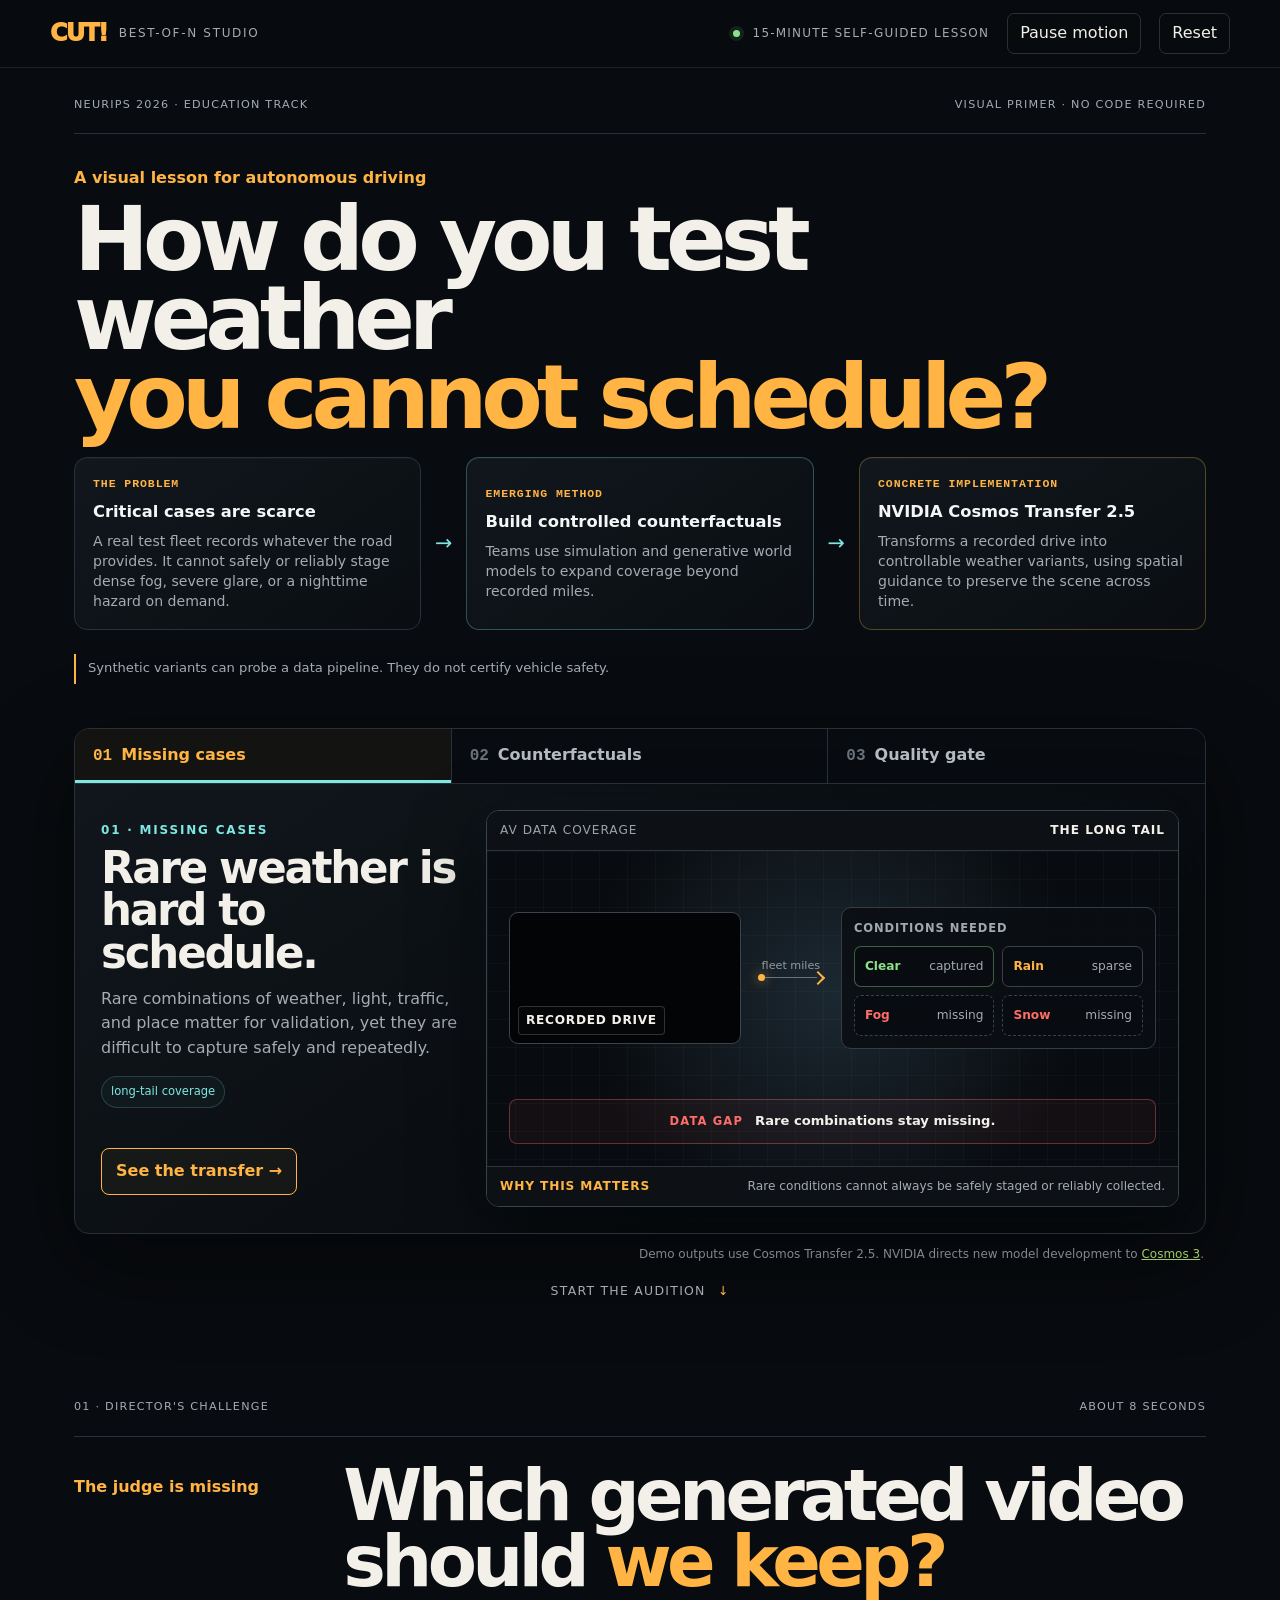
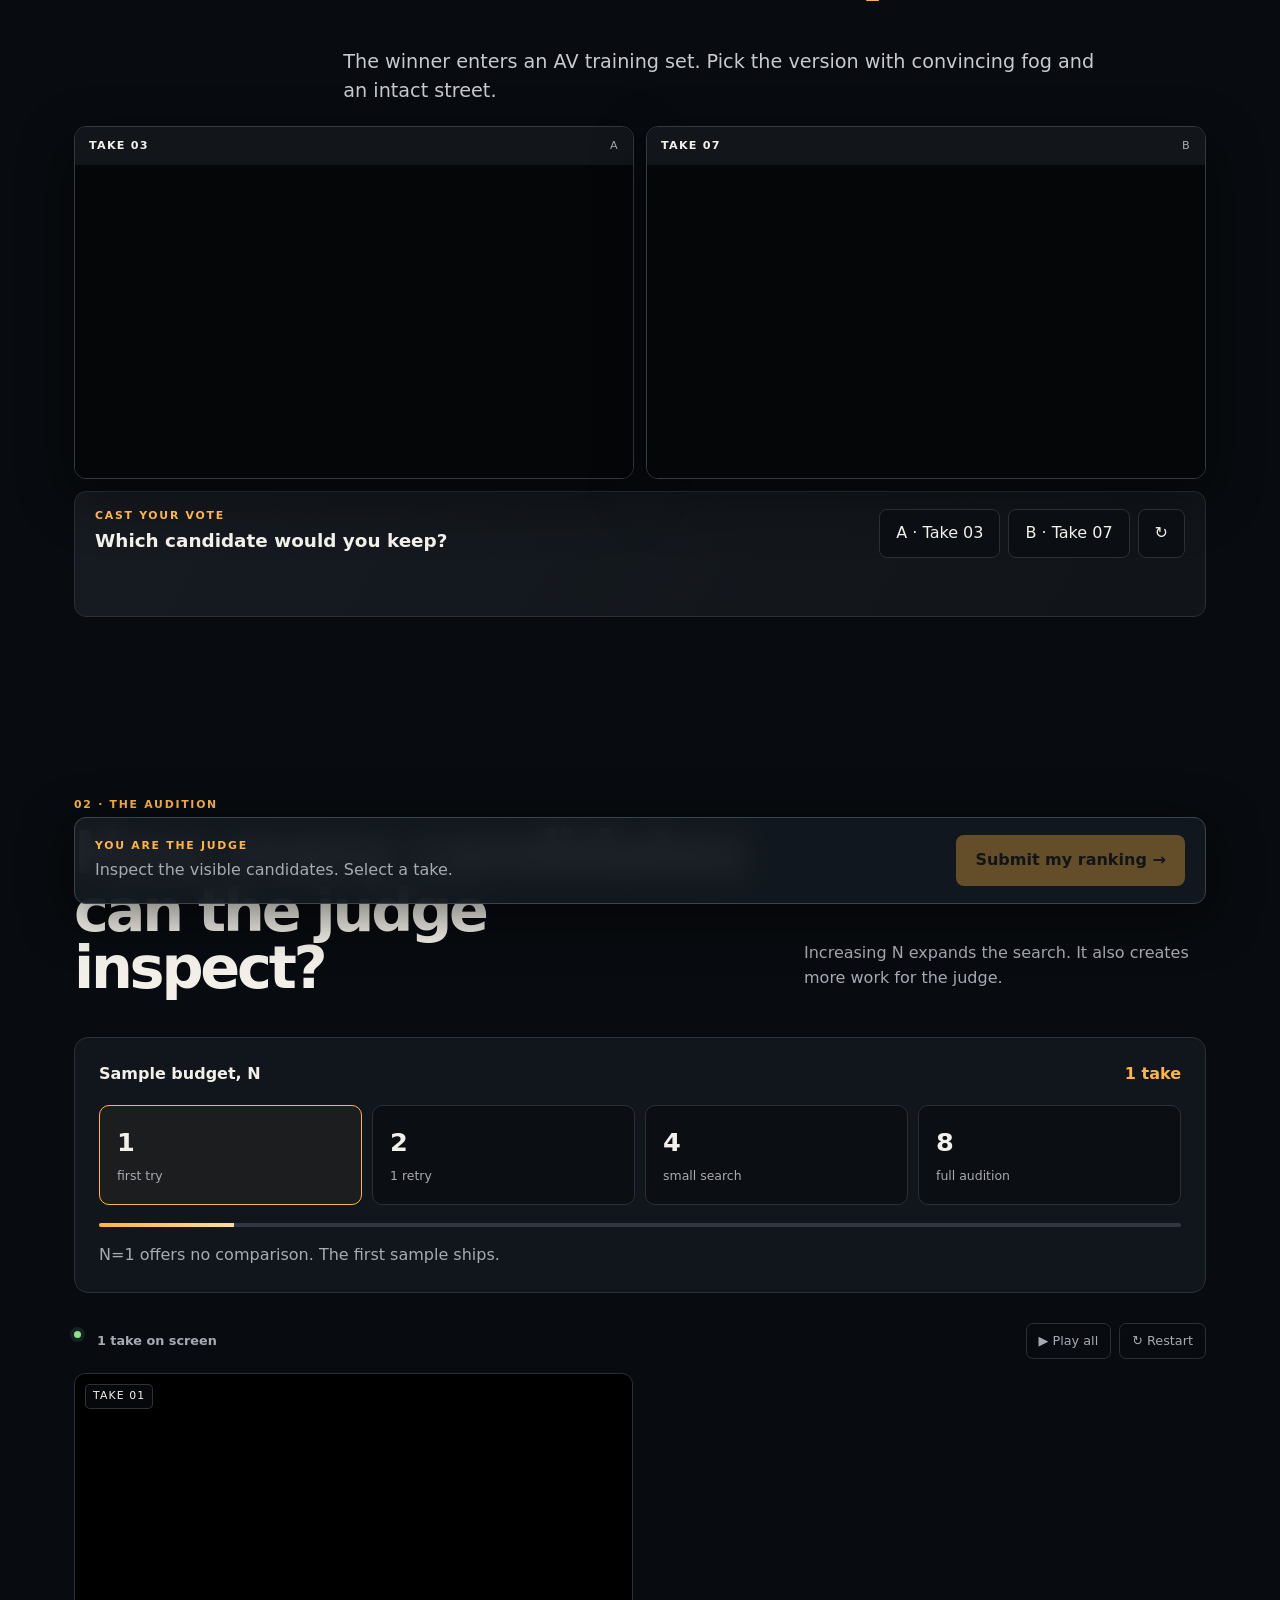
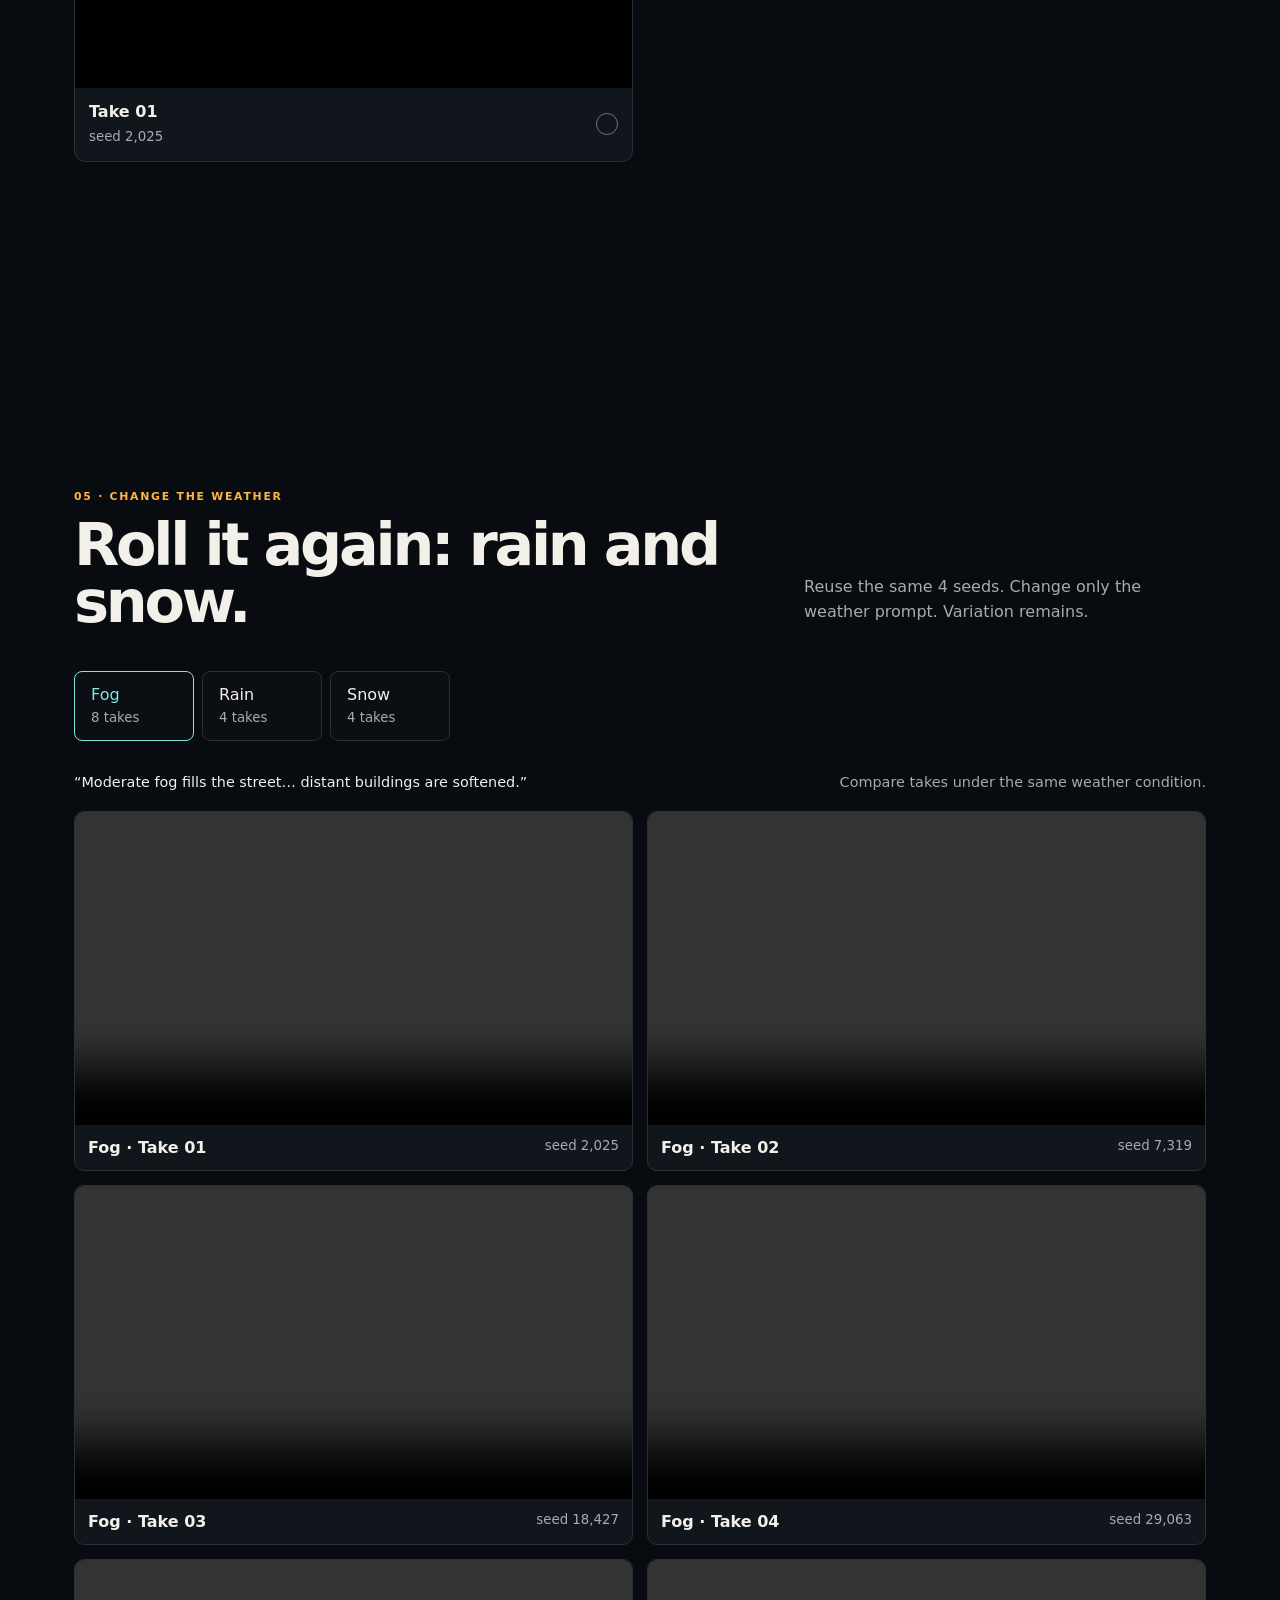
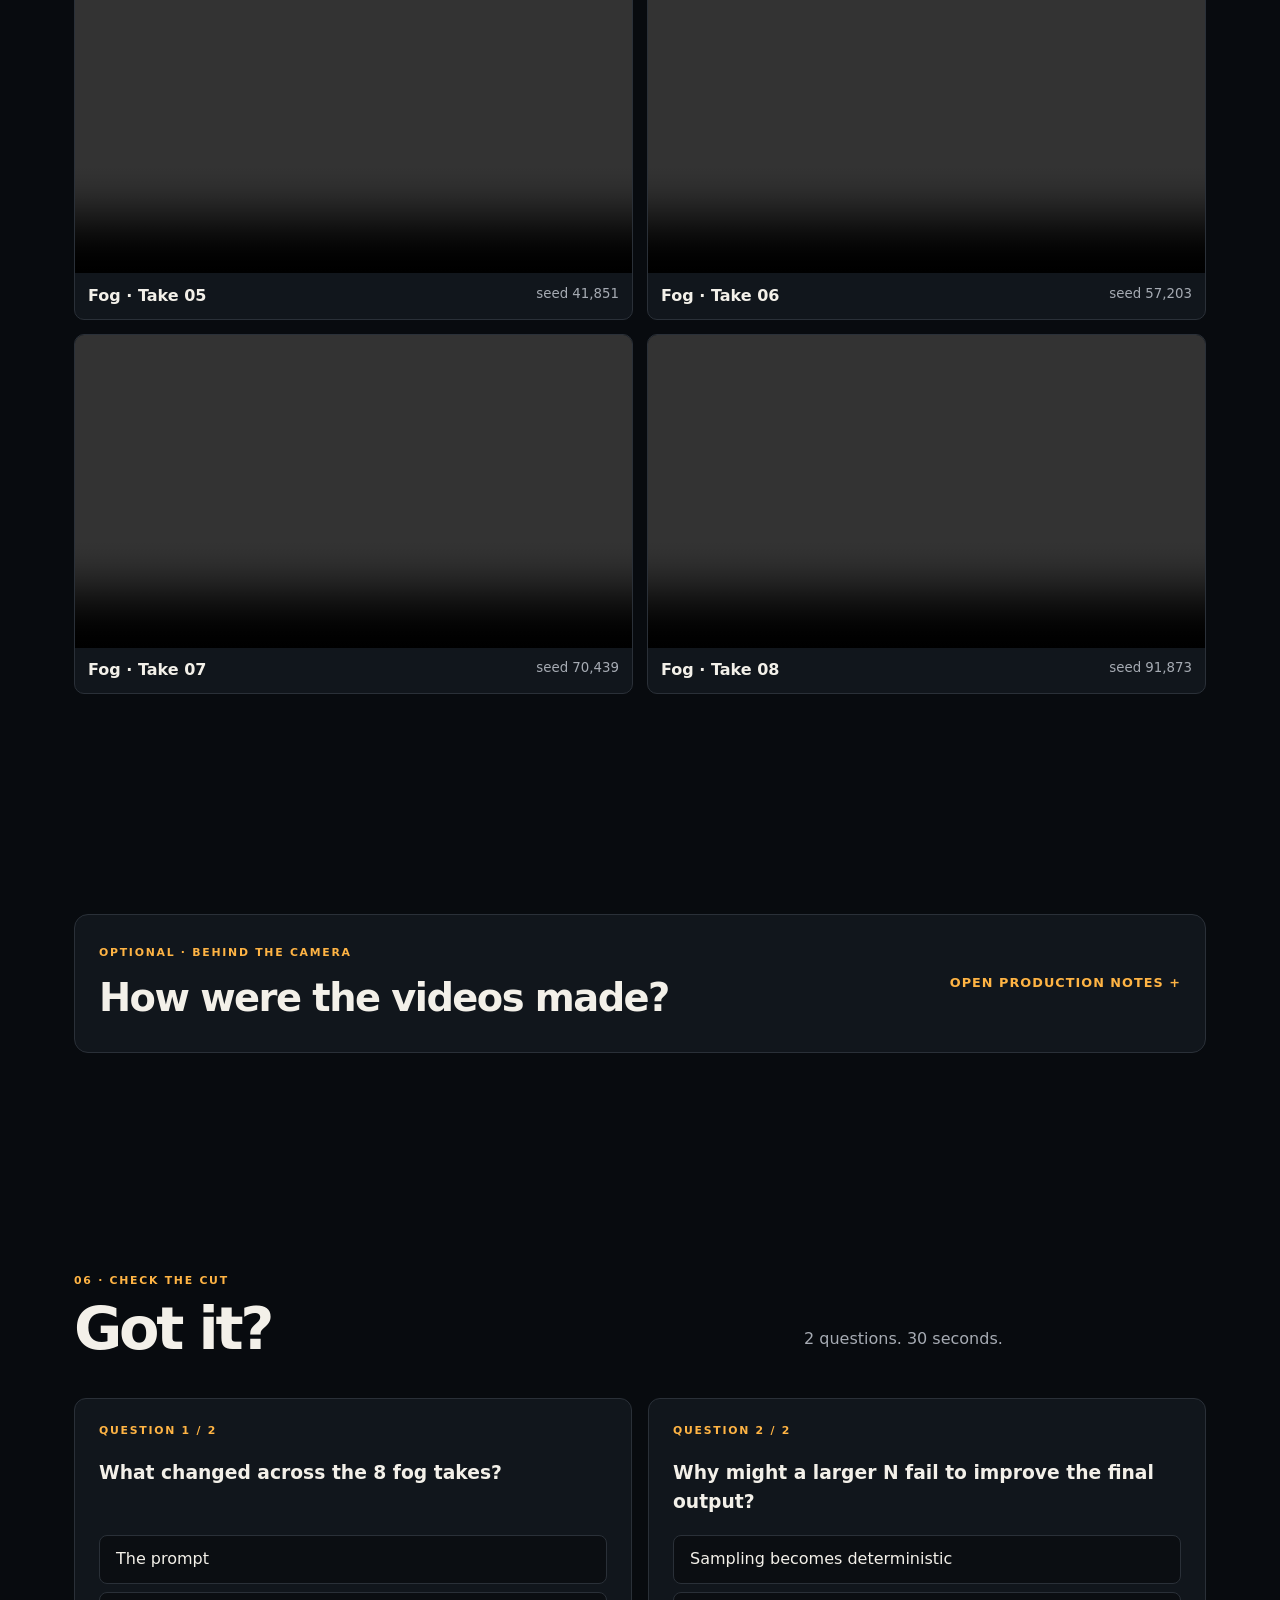
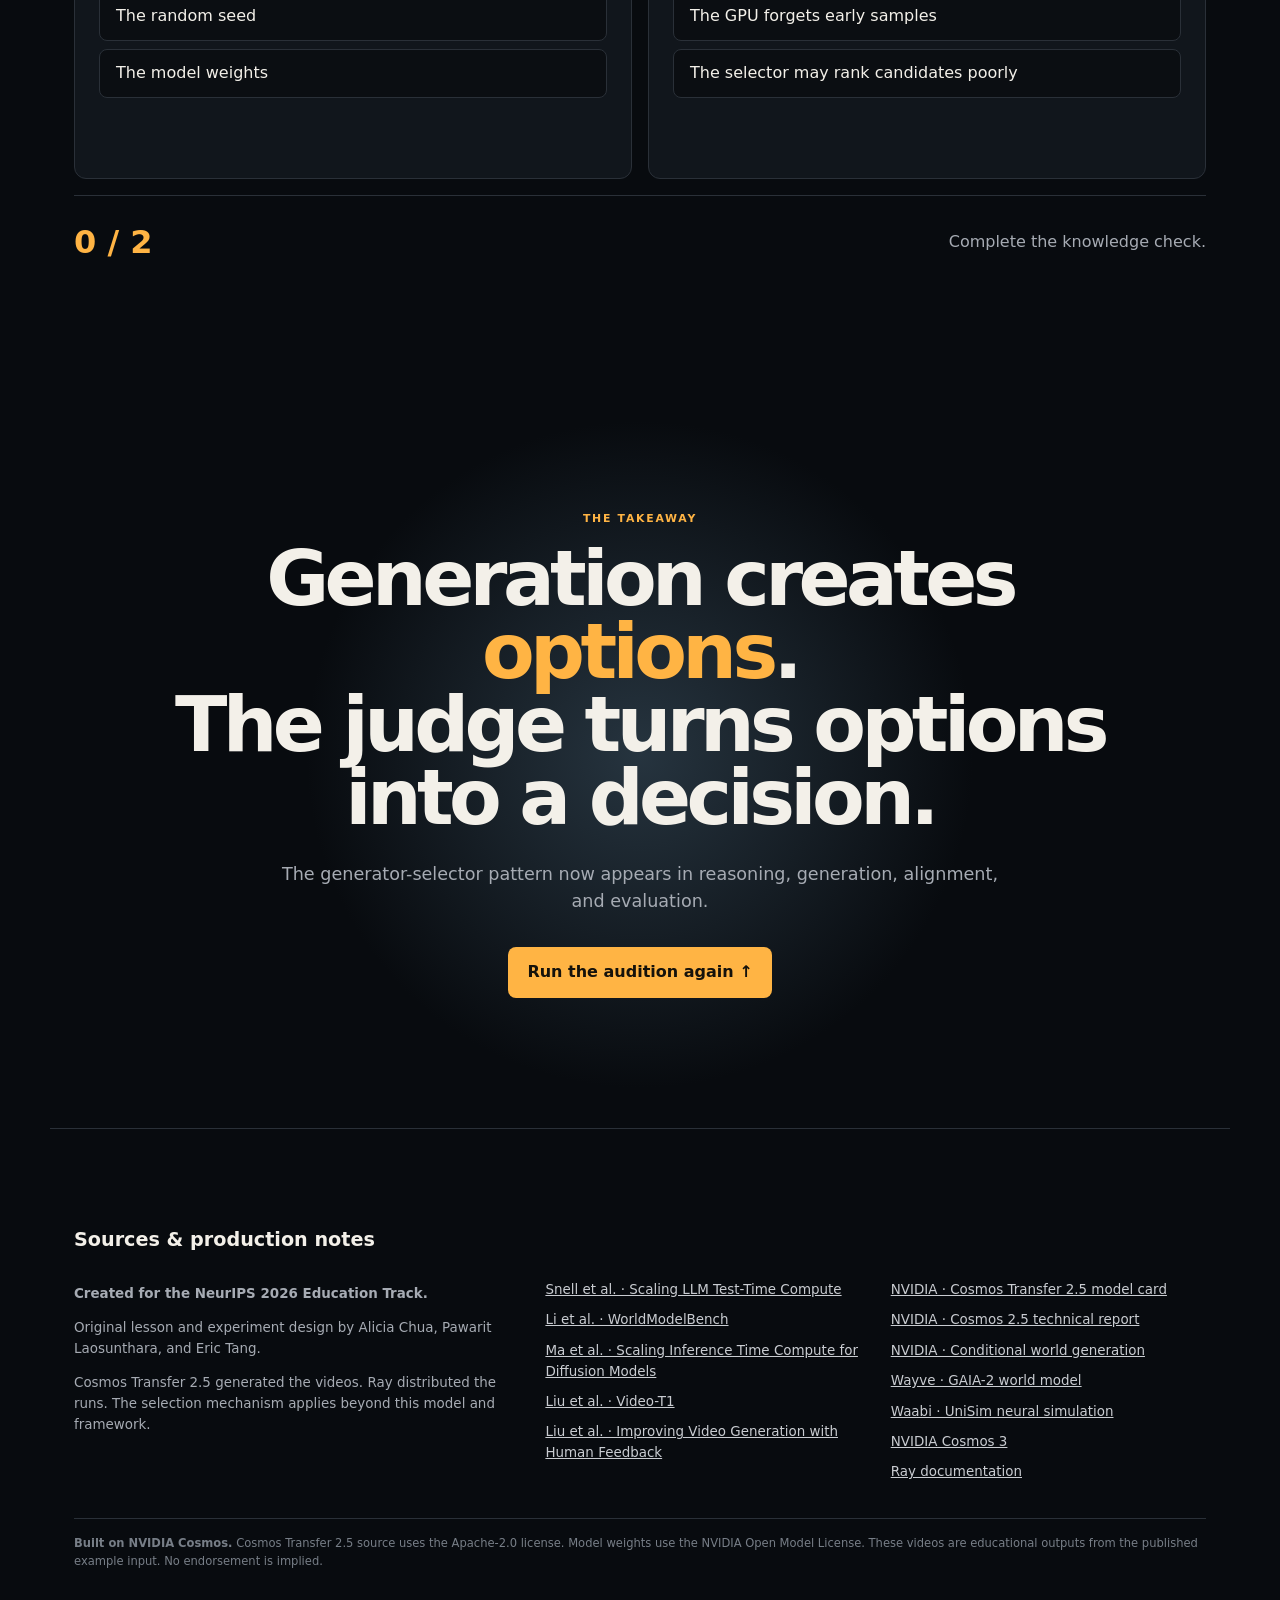
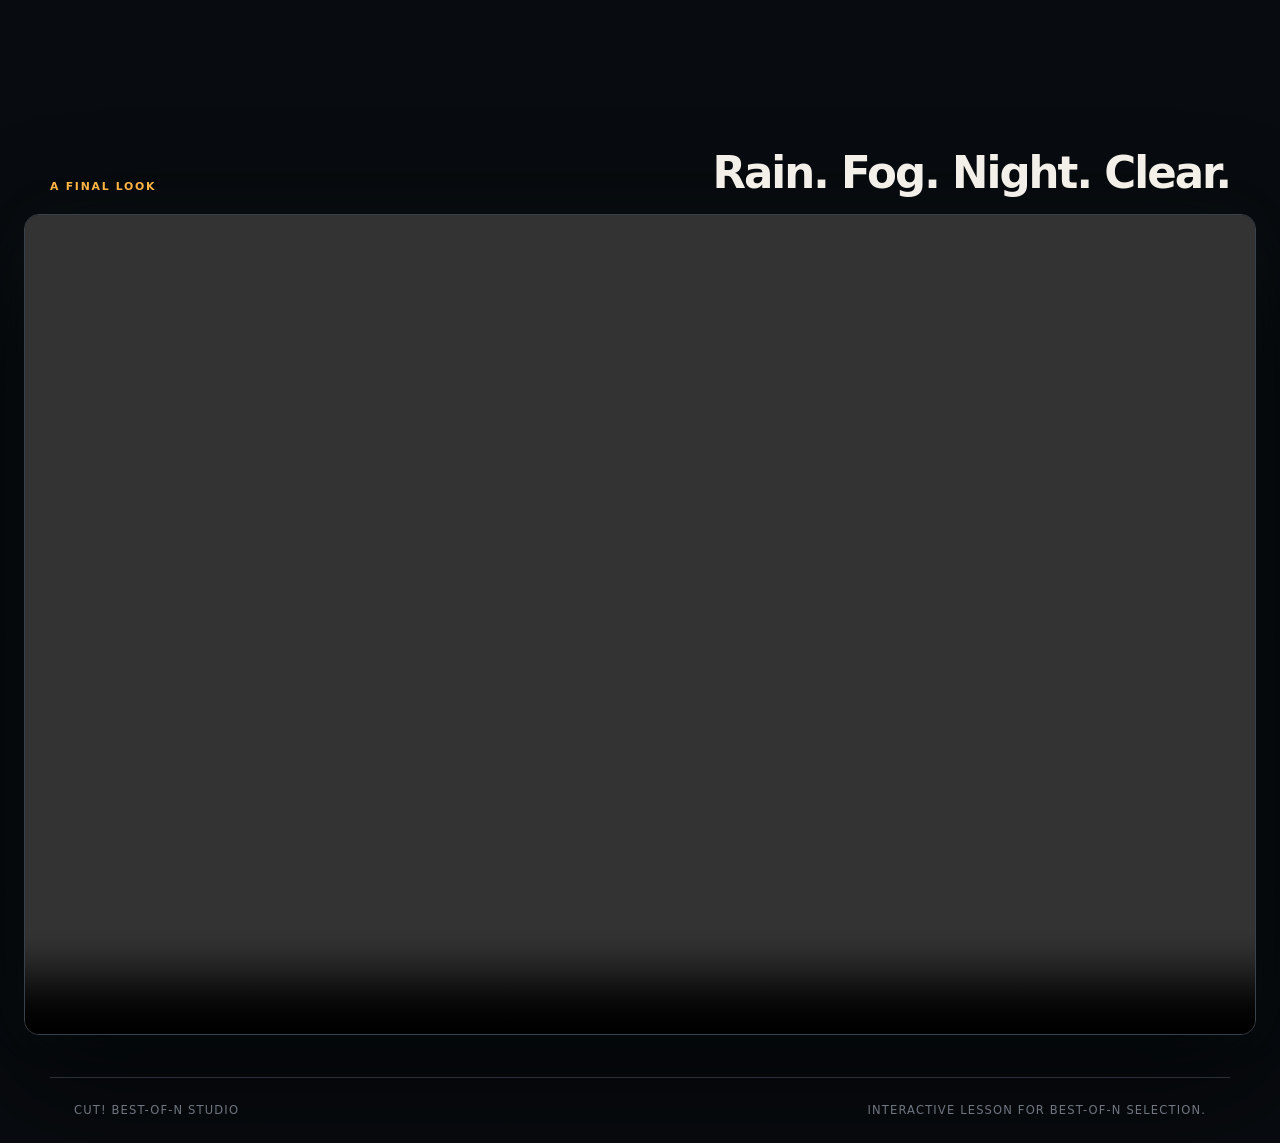
==== interactive/index.html @ ef877706 "Add controllable video generation lesson" ====
<!doctype html>
<html lang="en">
<head>
  <meta charset="utf-8">
  <meta name="viewport" content="width=device-width,initial-scale=1">
  <meta name="theme-color" content="#080b0f">
  <meta name="description" content="A visual primer on verifier-guided test-time scaling, controllable video, Best-of-N selection, and selector design.">
  <meta name="author" content="Alicia Chua, Pawarit Laosunthara, and Eric Tang">
  <title>CUT! A Best-of-N Audition</title>
  <link rel="stylesheet" href="styles.a8315358.css">
  <link rel="stylesheet" href="flow.88920b6c.css">
  <link rel="stylesheet" href="judge-explainer.e5fd995b.css">
  <link rel="stylesheet" href="cosmos-explainer.7427545f.css">
</head>
<body>
  <a class="skip-link" href="#main">Skip to lesson</a>
  <header class="topbar">
    <a class="wordmark" href="#main" aria-label="CUT! home"><span>CUT!</span><small>Best-of-N Studio</small></a>
    <div class="top-actions">
      <span class="live-dot"><i></i> 15-minute self-guided lesson</span>
      <button class="sound-button" id="motionToggle" type="button" aria-pressed="false">Pause motion</button>
      <button class="sound-button" id="resetLesson" type="button">Reset</button>
    </div>
  </header>

  <main id="main">
    <section class="context-stage stage lean-context" aria-labelledby="context-title">
      <div class="eyebrow"><span>NeurIPS 2026 · Education Track</span><span>Visual primer · no code required</span></div>
      <div class="lead-copy">
        <p class="kicker">A visual lesson for autonomous driving</p>
        <h1 id="context-title">How do you test weather<br><em>you cannot schedule?</em></h1>
      </div>

      <div class="context-primer" aria-label="From an autonomous driving data gap to a controllable world generation system">
        <div>
          <span>THE PROBLEM</span>
          <b>Critical cases are scarce</b>
          <p>A real test fleet records whatever the road provides. It cannot safely or reliably stage dense fog, severe glare, or a nighttime hazard on demand.</p>
        </div>
        <i aria-hidden="true">→</i>
        <div>
          <span>EMERGING METHOD</span>
          <b>Build controlled counterfactuals</b>
          <p>Teams use simulation and generative world models to expand coverage beyond recorded miles.</p>
        </div>
        <i aria-hidden="true">→</i>
        <div>
          <span>CONCRETE IMPLEMENTATION</span>
          <b>NVIDIA Cosmos Transfer 2.5</b>
          <p>Transforms a recorded drive into controllable weather variants, using spatial guidance to preserve the scene across time.</p>
        </div>
      </div>
      <p class="scope-note context-scope-note">Synthetic variants can probe a data pipeline. They do not certify vehicle safety.</p>

      <div class="lean-episodes">
        <div class="beat-tabs" role="tablist" aria-label="3-part introduction">
          <button id="episodeTab1" type="button" role="tab" aria-selected="true" aria-controls="episode1" data-episode-target="episode1"><span>01</span>Missing cases</button>
          <button id="episodeTab2" type="button" role="tab" aria-selected="false" aria-controls="episode2" data-episode-target="episode2"><span>02</span>Counterfactuals</button>
          <button id="episodeTab3" type="button" role="tab" aria-selected="false" aria-controls="episode3" data-episode-target="episode3"><span>03</span>Quality gate</button>
        </div>

        <article class="story-beat" id="episode1" role="tabpanel" tabindex="0" aria-labelledby="episodeTab1">
          <div class="beat-copy">
            <p class="episode-number">01 · MISSING CASES</p>
            <h2>Rare weather is hard to schedule.</h2>
            <p>Rare combinations of weather, light, traffic, and place matter for validation, yet they are difficult to capture safely and repeatedly.</p>
            <div class="idea-chips"><span>long-tail coverage</span></div>
          </div>

          <figure class="motion-board coverage-motion">
            <div class="motion-board-head"><span>AV DATA COVERAGE</span><b>THE LONG TAIL</b></div>
            <div class="coverage-motion-canvas" aria-hidden="true">
              <div class="motion-video-node">
                <video src="media/source.mp4" muted loop playsinline preload="metadata" data-episode-video data-loop-speed="0.82"></video>
                <span>RECORDED DRIVE</span>
              </div>
              <div class="signal-arrow"><i></i><small>fleet miles</small></div>
              <div class="condition-rack">
                <small>CONDITIONS NEEDED</small>
                <span class="condition captured"><b>Clear</b><i>captured</i></span>
                <span class="condition sparse"><b>Rain</b><i>sparse</i></span>
                <span class="condition missing"><b>Fog</b><i>missing</i></span>
                <span class="condition missing late"><b>Snow</b><i>missing</i></span>
              </div>
              <div class="gap-stamp"><small>DATA GAP</small><b>Rare combinations stay missing.</b></div>
            </div>
            <figcaption><b>WHY THIS MATTERS</b><span>Rare conditions cannot always be safely staged or reliably collected.</span></figcaption>
          </figure>
          <button class="beat-next" type="button" data-next-episode="episode2">See the transfer →</button>
        </article>

        <article class="story-beat" id="episode2" role="tabpanel" tabindex="0" aria-labelledby="episodeTab2" hidden>
          <div class="beat-copy">
            <p class="episode-number">02 · CONTROLLED COUNTERFACTUALS</p>
            <h2>Keep the scene. Change the weather.</h2>
            <p>Conditional world generation can build these counterfactuals. NVIDIA Cosmos Transfer 2.5 combines the original drive, a weather prompt, and an edge guide to preserve structure while restaging the conditions.</p>
            <div class="idea-chips"><span>controllable generation</span></div>
          </div>

          <figure class="motion-board cosmos-lesson-board">
            <div class="motion-board-head"><span>COSMOS TRANSFER 2.5</span><b>ACTIVE PATH: EDGE CONTROL</b></div>
            <div class="cosmos-story-canvas cosmos-architecture" aria-label="Simplified Cosmos Transfer 2.5 architecture with inputs, adaptive control, diffusion backbone, and output video">
              <section class="architecture-inputs" aria-labelledby="architecture-inputs-title">
                <h3 id="architecture-inputs-title">Inputs</h3>
                <div class="architecture-prompt"><small>TEXT PROMPT</small><b id="cosmosCondition">weather: fog</b></div>
                <div class="architecture-video-card">
                  <video src="media/source.mp4" muted loop playsinline preload="metadata" data-episode-video data-loop-speed="0.82" aria-label="Original clear-weather dashcam drive"></video>
                  <span>Original drive</span>
                </div>
                <div class="architecture-video-card active-control">
                  <video src="media/control_edge.mp4" muted loop playsinline preload="metadata" data-episode-video data-loop-speed="0.82" aria-label="Edge control showing the road, cars, and buildings"></video>
                  <span>Edge video</span>
                </div>
                <div class="other-controls" aria-label="Other supported control types"><span>Depth</span><span>Segmentation</span></div>
              </section>

              <div class="architecture-arrow input-arrow" aria-hidden="true"><i></i></div>

              <section class="architecture-model" aria-labelledby="architecture-model-title">
                <div class="diffusion-backbone">
                  <div class="architecture-block-title"><small>DIFFUSION BACKBONE</small><b id="architecture-model-title">COSMOS TRANSFER 2.5</b></div>
                  <div class="architecture-neural" aria-hidden="true">
                    <div class="noise-field"><i></i><i></i><i></i><i></i><i></i><i></i><small>noise</small></div>
                    <div class="neural-nodes"><i></i><i></i><i></i><i></i><i></i><i></i><i></i><i></i><i></i></div>
                  </div>
                  <p>Builds a clean video over time</p>
                </div>
                <div class="control-connector" aria-hidden="true"><i></i></div>
                <div class="adaptive-control-block">
                  <small>ADAPTIVE SPATIOTEMPORAL CONTROL</small>
                  <b>Hold the scene together</b>
                  <div class="temporal-filmstrip" role="img" aria-label="3 moving edge frames show the control following the scene through time">
                    <figure><video src="media/control_edge.mp4" muted loop playsinline preload="metadata" data-episode-video data-loop-speed="0.82" data-temporal-offset="0" aria-hidden="true"></video><span>t</span></figure>
                    <figure><video src="media/control_edge.mp4" muted loop playsinline preload="metadata" data-episode-video data-loop-speed="0.82" data-temporal-offset="0.45" aria-hidden="true"></video><span>t+1</span></figure>
                    <figure><video src="media/control_edge.mp4" muted loop playsinline preload="metadata" data-episode-video data-loop-speed="0.82" data-temporal-offset="0.9" aria-hidden="true"></video><span>t+2</span></figure>
                  </div>
                  <p>The guide follows roads and objects through time.</p>
                </div>
              </section>

              <div class="architecture-arrow output-arrow" aria-hidden="true"><i></i></div>

              <section class="architecture-output" aria-labelledby="architecture-output-title">
                <div class="architecture-output-head"><h3 id="architecture-output-title">Output</h3><span>GENERATED VARIANT</span></div>
                <div class="architecture-output-frame">
                  <video id="introWeatherVideo" src="media/directors_cut_take06.mp4" muted loop playsinline preload="metadata" data-episode-video data-loop-speed="0.82" aria-label="Restaged dashcam video with fog"></video>
                  <span class="output-condition"><i></i><b id="introWeatherLabel">Fog</b></span>
                </div>
                <div class="architecture-output-copy">
                  <small>COUNTERFACTUAL VIDEO</small>
                  <b>Restaged drive</b>
                  <p>Prompted weather with edge-guided structure.</p>
                  <div class="output-traces" aria-hidden="true"><i></i><i></i><i></i></div>
                </div>
              </section>
            </div>
            <figcaption><b>CONCEPTUAL VIEW</b><span>Information flow is shown at a high level. Internal model layers are simplified.</span></figcaption>
          </figure>

          <div class="beat-meta">
            <div class="weather-switch" role="group" aria-label="Restage the drive under different weather">
              <span>TRY A CONDITION</span>
              <button type="button" aria-pressed="true" data-intro-weather="fog">Fog</button>
              <button type="button" aria-pressed="false" data-intro-weather="rain">Rain</button>
              <button type="button" aria-pressed="false" data-intro-weather="snow">Snow</button>
            </div>
            <p class="beat-caveat">Highlighted path: edge control. Depth and segmentation are additional structural controls.</p>
          </div>
          <button class="beat-next" type="button" data-next-episode="episode3">See the quality gap →</button>
        </article>

        <article class="story-beat" id="episode3" role="tabpanel" tabindex="0" aria-labelledby="episodeTab3" hidden>
          <div class="beat-copy">
            <p class="episode-number">03 · QUALITY GATE</p>
            <h2>Generation still needs a quality gate.</h2>
            <p>The same brief can yield weak weather, warped geometry, or unstable motion. A judge decides what enters the dataset.</p>
            <div class="idea-chips"><span>selector alignment</span></div>
          </div>

          <figure class="motion-board judge-motion">
            <div class="motion-board-head"><span>BEST-OF-N SELECTION</span><b>THE QUALITY GATE</b></div>
            <div class="judge-motion-canvas">
              <div class="candidate-motion-node" role="img" aria-label="A pool of unlabeled fog candidates awaiting quality review">
                <div class="candidate-thumbs" aria-hidden="true">
                  <video src="media/directors_cut_take01.mp4" muted loop playsinline preload="metadata" data-episode-video data-loop-speed="0.9"></video>
                  <video src="media/directors_cut_take05.mp4" muted loop playsinline preload="metadata" data-episode-video data-loop-speed="0.9"></video>
                  <video src="media/directors_cut_take08.mp4" muted loop playsinline preload="metadata" data-episode-video data-loop-speed="0.9"></video>
                </div>
                <span>N CANDIDATES</span>
              </div>
              <div class="signal-arrow" aria-hidden="true"><i></i><small>inspect</small></div>
              <div class="judge-motion-node" aria-hidden="true">
                <small>LESSON VERIFIER</small><b>Fixed illustrative ratings</b>
                <span>weather<i style="--score:84%"></i></span>
                <span>road<i style="--score:91%"></i></span>
                <span>motion<i style="--score:89%"></i></span>
                <em class="score-provenance">illustrative lesson values</em>
              </div>
              <div class="signal-arrow" aria-hidden="true"><i></i><small>rank</small></div>
              <div class="kept-motion-node selection-secret" aria-hidden="true">
                <small>REVEALED AFTER YOUR VOTE</small>
                <div class="secret-frame"><b>?</b></div>
                <span>SELECTED CLIP</span>
              </div>
              <div class="reject-flags" aria-hidden="true"><small>HARD GATE REJECTIONS</small><span>WEATHER TOO WEAK</span><span>STRUCTURE RISK</span></div>
            </div>
            <figcaption><b>THE LESSON</b><span>A larger pool helps only when useful candidates exist and the selector can rank them reliably.</span></figcaption>
          </figure>

          <a class="beat-next" href="#challenge">Judge the clips →</a>
        </article>
      </div>

      <p class="ecosystem-note">Demo outputs use Cosmos Transfer 2.5. NVIDIA directs new model development to <a href="https://github.com/NVIDIA/Cosmos" target="_blank" rel="noreferrer">Cosmos 3</a>.</p>
      <a class="scroll-cue" href="#challenge">Start the audition <span>↓</span></a>
    </section>

    <section class="hero stage" id="challenge" aria-labelledby="hero-title">
      <div class="eyebrow"><span>01 · DIRECTOR'S CHALLENGE</span><span>About 8 seconds</span></div>
      <div class="hero-copy">
        <p class="kicker">The judge is missing</p>
        <h1 id="hero-title">Which generated video should <em>we keep?</em></h1>
        <p class="lede">The winner enters an AV training set. Pick the version with convincing fog and an intact street.</p>
      </div>

      <div class="cold-open-grid">
        <div class="film-frame">
          <div class="frame-head"><span><b>TAKE 03</b></span><span>A</span></div>
          <video id="heroVideoA" src="media/directors_cut_take03.mp4" muted loop playsinline aria-label="Take 3: a sharp city street with weak fog"></video>
        </div>
        <div class="film-frame">
          <div class="frame-head"><span><b>TAKE 07</b></span><span>B</span></div>
          <video id="heroVideoB" src="media/directors_cut_take07.mp4" muted loop playsinline aria-label="Take 7: a city street with a strong smoke-like fog plume"></video>
        </div>
      </div>

      <div class="hook-card">
        <div>
          <p class="micro">CAST YOUR VOTE</p>
          <h2>Which candidate would you keep?</h2>
        </div>
        <div class="binary-choice" role="group" aria-label="Choose between Take 3 and Take 7">
          <button type="button" data-hook-answer="3" aria-pressed="false">A · Take 03</button>
          <button type="button" data-hook-answer="7" aria-pressed="false">B · Take 07</button>
          <button class="icon-button" id="heroReplay" type="button" aria-label="Replay both videos">↻</button>
        </div>
        <p id="hookFeedback" class="feedback" aria-live="polite"></p>
      </div>
      <div class="hook-twist hidden" id="hookTwist" aria-live="polite">
        <p class="micro">THE MISSING COMPONENT</p>
        <h2>You were the judge.</h2>
        <p>The generator made 2 candidates. Your priorities made the decision. Without a shared rubric, reviewers can disagree.</p>
        <div class="mini-code" aria-label="Best-of-N pseudocode">
          <code><span>candidates</span> = generate(seeds[:N])<br><span>winner</span> = judge(candidates, rubric)</code>
        </div>
        <div class="learning-ticket" aria-label="Learning goals">
          <span><b>Generate</b> a pool of options</span>
          <span><b>Define</b> what quality means</span>
          <span><b>Understand</b> why more N needs a better judge</span>
        </div>
      </div>
      <a class="scroll-cue hidden" id="startAudition" href="#audition">Open the full audition <span>↓</span></a>
    </section>

    <section class="lesson-section audition" id="audition" aria-labelledby="audition-title">
      <div class="section-heading">
        <div>
          <p class="chapter">02 · THE AUDITION</p>
          <h2 id="audition-title">How many candidates can the judge inspect?</h2>
        </div>
        <p>Increasing N expands the search. It also creates more work for the judge.</p>
      </div>

      <div class="budget-console" aria-label="Best-of-N sample budget">
        <div class="budget-label"><span>Sample budget, N</span><output id="budgetOutput">1 take</output></div>
        <div class="budget-buttons" role="group" aria-label="Choose number of generated candidates">
          <button type="button" class="active" data-budget="1" aria-pressed="true"><b>1</b><span>first try</span></button>
          <button type="button" data-budget="2" aria-pressed="false"><b>2</b><span>1 retry</span></button>
          <button type="button" data-budget="4" aria-pressed="false"><b>4</b><span>small search</span></button>
          <button type="button" data-budget="8" aria-pressed="false"><b>8</b><span>full audition</span></button>
        </div>
        <div class="budget-track"><i id="budgetFill"></i></div>
        <p id="budgetNote">N=1 offers no comparison. The first sample ships.</p>
      </div>

      <div class="sync-bar">
        <div><span class="pulse"></span><strong id="visibleCount">1 take on screen</strong></div>
        <div>
          <button type="button" id="playAll">▶ Play all</button>
          <button type="button" id="restartAll">↻ Restart</button>
        </div>
      </div>
      <div class="take-grid" id="takeGrid"></div>

      <div class="selection-dock">
        <div>
          <p class="micro">YOU ARE THE JUDGE</p>
        <p id="selectionText" aria-live="polite">Inspect the visible candidates. Select a take.</p>
        </div>
        <button class="primary-button" id="lockChoice" type="button" disabled>Submit my ranking →</button>
      </div>
    </section>

    <section class="lesson-section reveal hidden" id="reveal" aria-labelledby="reveal-title" tabindex="-1">
      <div class="reveal-flash" aria-hidden="true">CUT!</div>
      <div class="section-heading reveal-heading">
        <div>
          <p class="chapter">03 · THE REVEAL</p>
          <h2 id="reveal-title">The lesson's balanced rubric first selects Take 04 at N=4.</h2>
        </div>
        <p id="choiceComparison"></p>
      </div>

      <div class="winner-layout">
        <div class="winner film-frame">
          <div class="frame-head"><span><b>DIRECTOR’S CUT · TAKE 04</b></span><span class="badge">LESSON RUBRIC PICK</span></div>
          <video src="media/directors_cut_take04.mp4" muted loop playsinline controls aria-label="Take 4, the selection under the lesson rubric"></video>
        </div>
        <div class="winner-notes">
          <p class="micro">WHY TAKE 04?</p>
          <ul>
            <li><span>01</span><div><b>Prompt adherence</b><small>Fog spreads across the street rather than forming a local smoke cloud.</small></div></li>
            <li><span>02</span><div><b>Structural fidelity</b><small>Road geometry, lanes, buildings, and vehicles stay coherent.</small></div></li>
            <li><span>03</span><div><b>Temporal stability</b><small>The atmosphere and object identities remain steady through motion.</small></div></li>
          </ul>
          <p class="annotation">Take 03 is sharp. It barely follows the fog prompt. Take 07 is dramatic. Its fog looks like smoke. <strong>Quality has several dimensions.</strong></p>
        </div>
      </div>

      <div class="equation-card">
        <p class="micro">THE SAME IDEA, IN NOTATION</p>
        <div class="equation"><span>x<sub>1</sub>,…,x<sub>N</sub> ∼ p<sub>θ</sub>(x|c)</span><b>then</b><span>x* = arg max s(x<sub>i</sub>)</span></div>
        <p>Research papers often call this judge a <b>verifier</b>. First apply hard gates. If no candidate is acceptable, abstain. Otherwise, score the eligible candidates with <b>s</b> and keep the highest score.</p>
      </div>

      <div class="n-story" aria-label="What changed as the Best-of-N budget grew">
        <article><span>N=1</span><b>Forced choice</b><p>Take 01 wins because it is the only option.</p></article>
        <article><span>N=2</span><b>More variety</b><p>We see a stronger atmosphere, but also a pink cast.</p></article>
        <article class="breakthrough"><span>N=4</span><b>Winner appears</b><p>Take 04 enters the pool and becomes our cut.</p></article>
        <article><span>N=8</span><b>Diminishing return</b><p>In this run, 4 more samples cost compute and the winner stays.</p></article>
      </div>
    </section>

    <section class="lesson-section selector-lab hidden" id="selector" aria-labelledby="selector-title">
      <div class="section-heading">
        <div>
          <p class="chapter">04 · THE SELECTOR BOTTLENECK</p>
          <h2 id="selector-title">Build the judge.</h2>
        </div>
        <p>The videos stay fixed. Change the priorities and watch the winner change.</p>
      </div>
      <div class="judge-stage">
        <div class="judge-controls">
          <p class="micro">LESSON QUALITY RUBRIC</p>
          <h3>What should count as good?</h3>
          <p class="judge-instruction">Try a preset. Then move the sliders. The weights express what your judge values.</p>
          <div class="judge-presets" role="group" aria-label="Judge presets">
            <button type="button" class="active" data-judge-preset="balanced" aria-pressed="true">Balanced</button>
            <button type="button" data-judge-preset="fidelity" aria-pressed="false">Structure first</button>
            <button type="button" data-judge-preset="fog" aria-pressed="false">Fog only</button>
          </div>
          <div class="judge-sliders">
            <label for="fogWeight">
              <span><b>Weather match</b><small>Does it look like moderate fog?</small><output id="fogWeightValue" for="fogWeight">40</output></span>
              <input id="fogWeight" type="range" min="0" max="100" value="40" data-judge-weight="fog">
            </label>
            <label for="structureWeight">
              <span><b>Street fidelity</b><small>Are lanes, cars, and buildings intact?</small><output id="structureWeightValue" for="structureWeight">35</output></span>
              <input id="structureWeight" type="range" min="0" max="100" value="35" data-judge-weight="structure">
            </label>
            <label for="stabilityWeight">
              <span><b>Motion stability</b><small>Do objects remain coherent over time?</small><output id="stabilityWeightValue" for="stabilityWeight">25</output></span>
              <input id="stabilityWeight" type="range" min="0" max="100" value="25" data-judge-weight="stability">
            </label>
          </div>
          <p class="rubric-caveat">These fixed 0-to-100 values are illustrative visual ratings for the ranking exercise. Benchmark evaluation requires validated metrics and reference labels.</p>
        </div>
        <div class="judge-result" aria-live="polite">
          <div class="judge-result-head"><p class="micro">JUDGE'S PICK</p><p><b id="judgeComposite">87.7</b> / 100</p></div>
          <video id="judgeVideo" src="media/directors_cut_take04.mp4" muted loop playsinline aria-label="Current judge winner, Take 4"></video>
          <div class="judge-verdict">
            <span class="big-take" id="judgeTake">04</span>
            <div><h3 id="judgeTitle">Take 04</h3><p id="judgeReason">Balances the requested weather with a coherent street.</p></div>
          </div>
          <div class="judge-leaderboard" id="judgeLeaderboard" aria-label="Top 3 candidates under the current rubric"></div>
        </div>
      </div>
      <div class="warning-strip"><span>⚠</span><p><b>Try Fog only.</b> The judge rewards Take 07's smoke-like plume. More candidates give a weak judge more opportunities to optimize the wrong thing.</p></div>

      <section class="judge-explainer" aria-labelledby="judge-source-title">
        <div class="judge-explainer-copy">
          <p class="micro">FROM LESSON TO DEPLOYMENT</p>
          <h3 id="judge-source-title">Who gives the judge its scores?</h3>
          <p>Here, fixed illustrative ratings make the ranking mechanism easy to inspect. A production AV quality gate would combine calibrated human examples with automated evidence.</p>
        </div>
        <div class="judge-evidence-flow" aria-label="4 sources of evidence for a production AV judge">
          <article><span>01</span><b>Human calibration</b><small>Domain reviewers define what usable means and label a reference set.</small></article>
          <article><span>02</span><b>Visual diagnostics</b><small>Edge, depth, detection, tracking, and flicker checks test structure and motion.</small></article>
          <article><span>03</span><b>VLM review</b><small>A video-language model checks condition match and describes visible failures.</small><a href="https://proceedings.neurips.cc/paper_files/paper/2025/hash/4ec03ed08a3fcb59e1c815b5598beff1-Abstract-Datasets_and_Benchmarks_Track.html" target="_blank" rel="noreferrer">WorldModelBench, NeurIPS 2025</a></article>
          <article><span>04</span><b>Safety gate</b><small>Critical lane, object, or motion failures trigger rejection before ranking.</small></article>
        </div>
        <p class="judge-explainer-note"><b>A VLM can contribute evidence within a broader quality gate.</b> Production signals should be calibrated against reviewed examples before they enter the decision rule. The demo uses fixed ratings; a VLM is presented as a possible extension.</p>
      </section>
    </section>

    <section class="lesson-section replication" id="replication" aria-labelledby="replication-title">
      <div class="section-heading">
        <div>
          <p class="chapter">05 · CHANGE THE WEATHER</p>
          <h2 id="replication-title">Roll it again: rain and snow.</h2>
        </div>
        <p>Reuse the same 4 seeds. Change only the weather prompt. Variation remains.</p>
      </div>
      <div class="weather-tabs" role="group" aria-label="Weather conditions">
        <button aria-pressed="true" data-weather="fog">Fog <small>8 takes</small></button>
        <button aria-pressed="false" data-weather="rain">Rain <small>4 takes</small></button>
        <button aria-pressed="false" data-weather="snow">Snow <small>4 takes</small></button>
      </div>
      <div class="weather-intro">
        <p id="weatherPrompt">“Moderate fog fills the street… distant buildings are softened.”</p>
        <span>Compare takes under the same weather condition.</span>
      </div>
      <div class="weather-grid" id="weatherGrid"></div>
    </section>

    <section class="lesson-section pipeline" id="pipeline" aria-labelledby="pipeline-title">
      <details class="production-details">
      <summary><span><span class="chapter">OPTIONAL · BEHIND THE CAMERA</span><b id="pipeline-title">How were the videos made?</b></span><span>Open production notes +</span></summary>
      <div class="production-body">
      <p class="production-lede">Cosmos generated each candidate. Ray ran 4 GPU actors. 8 seeds finished in 2 waves.</p>
      <div class="stack-strip" aria-label="Technology stack">
        <span class="tech-badge nvidia"><b>NVIDIA COSMOS</b><small>video generation</small></span>
        <span class="stack-plus">+</span>
        <span class="tech-badge ray"><b>RAY</b><small>parallel actors</small></span>
      </div>
      <pre class="code-card" aria-label="Ray and Cosmos generation pseudocode"><code><span class="code-accent">@ray.remote</span>(num_gpus=1)
class CosmosActor:
    def audition(self, seed):
        return cosmos.generate(seed=seed)

actors = [CosmosActor.remote() for _ in range(4)]
takes = ray.get([
    actors[i % 4].audition.remote(seed)
    for i, seed in enumerate(seeds)
])
winner = select(takes, rubric)</code></pre>
      <div class="source-compare">
        <figure><video src="media/source.mp4" muted loop playsinline controls aria-label="Original source driving video"></video><figcaption><b>Source video</b><span>The scene to preserve</span></figcaption></figure>
        <figure><video src="media/control_edge.mp4" muted loop playsinline controls aria-label="Edge control extracted from the source video"></video><figcaption><b>Edge control</b><span>The structure to preserve</span></figcaption></figure>
        <figure class="depth-explainer"><div class="depth-preview" role="img" aria-label="Illustrative depth map. Nearby road and car are light. Distant buildings are dark."><i class="depth-building left"></i><i class="depth-building right"></i><i class="depth-road"></i><i class="depth-car"></i><span>FAR</span><b>NEAR</b></div><figcaption><b>Depth control</b><span>Alternative structural control</span></figcaption></figure>
      </div>
      <p class="control-disclosure">Transfer 2.5 supports several structured controls. This experiment used the distilled edge checkpoint. The depth view above is illustrative.</p>
      <div class="pipeline-flow" aria-label="Generation and selection pipeline">
        <div><span>1</span><b>Condition</b><small>source + prompt + edge</small></div><i>→</i>
        <div><span>2</span><b>Generate</b><small>Cosmos Transfer 2.5</small></div><i>→</i>
        <div><span>3</span><b>Parallelize</b><small>4 Ray actors · L40S</small></div><i>→</i>
        <div><span>4</span><b>Select</b><small>rubric + evidence</small></div>
      </div>
      <div class="production-stats">
        <div><b>8 / 8</b><span>successful fog generations</span></div>
        <div><b>106 s</b><span>mean generation time</span></div>
        <div><b>474 s</b><span>observed wall clock, including loads</span></div>
        <div><b>42.1 GB</b><span>GPU memory per actor</span></div>
      </div>
      <details class="settings-details">
        <summary>Show the exact fixed settings</summary>
        <div class="settings-grid"><span>Model <b>edge/distilled</b></span><span>Steps <b>4</b></span><span>Guidance <b>4</b></span><span>Edge weight <b>0.65</b></span><span>Frames <b>93</b></span><span>Resolution <b>1280×720 generated</b></span></div>
      </details>
      </div>
      </details>
    </section>

    <section class="lesson-section check" id="check" aria-labelledby="check-title">
      <div class="section-heading">
        <div><p class="chapter">06 · CHECK THE CUT</p><h2 id="check-title">Got it?</h2></div>
        <p>2 questions. 30 seconds.</p>
      </div>
      <div class="quiz-grid">
        <article class="quiz-card" data-question="1">
          <p class="micro">QUESTION 1 / 2</p><h3>What changed across the 8 fog takes?</h3>
          <button type="button" data-correct="false">The prompt</button><button type="button" data-correct="true">The random seed</button><button type="button" data-correct="false">The model weights</button>
          <p class="quiz-feedback" aria-live="polite"></p>
        </article>
        <article class="quiz-card" data-question="2">
          <p class="micro">QUESTION 2 / 2</p><h3>Why might a larger N fail to improve the final output?</h3>
          <button type="button" data-correct="false">Sampling becomes deterministic</button><button type="button" data-correct="false">The GPU forgets early samples</button><button type="button" data-correct="true">The selector may rank candidates poorly</button>
          <p class="quiz-feedback" aria-live="polite"></p>
        </article>
      </div>
      <div class="completion" id="completion"><span>0 / 2</span><p>Complete the knowledge check.</p></div>
    </section>

    <section class="finale">
      <p class="chapter">THE TAKEAWAY</p>
      <h2>Generation creates <em>options</em>.<br>The judge turns options into a decision.</h2>
      <p>The generator-selector pattern now appears in reasoning, generation, alignment, and evaluation.</p>
      <a href="#audition" class="primary-button">Run the audition again ↑</a>
    </section>

    <section class="credits" aria-labelledby="credits-title">
      <h2 id="credits-title">Sources & production notes</h2>
      <div class="credit-columns">
        <div><p><b>Created for the NeurIPS 2026 Education Track.</b></p><p>Original lesson and experiment design by Alicia Chua, Pawarit Laosunthara, and Eric Tang.</p><p>Cosmos Transfer 2.5 generated the videos. Ray distributed the runs. The selection mechanism applies beyond this model and framework.</p></div>
        <div><a href="https://proceedings.iclr.cc/paper_files/paper/2025/hash/1b623663fd9b874366f3ce019fdfdd44-Abstract-Conference.html" target="_blank" rel="noreferrer">Snell et al. · Scaling LLM Test-Time Compute</a><a href="https://proceedings.neurips.cc/paper_files/paper/2025/hash/4ec03ed08a3fcb59e1c815b5598beff1-Abstract-Datasets_and_Benchmarks_Track.html" target="_blank" rel="noreferrer">Li et al. · WorldModelBench</a><a href="https://openaccess.thecvf.com/content/CVPR2025/html/Ma_Scaling_Inference_Time_Compute_for_Diffusion_Models_CVPR_2025_paper.html" target="_blank" rel="noreferrer">Ma et al. · Scaling Inference Time Compute for Diffusion Models</a><a href="https://openaccess.thecvf.com/content/ICCV2025/html/Liu_Video-T1_Test-time_Scaling_for_Video_Generation_ICCV_2025_paper.html" target="_blank" rel="noreferrer">Liu et al. · Video-T1</a><a href="https://proceedings.neurips.cc/paper_files/paper/2025/hash/76227feb18ea0ee40bd15cf02c33e18e-Abstract-Conference.html" target="_blank" rel="noreferrer">Liu et al. · Improving Video Generation with Human Feedback</a></div>
        <div><a href="https://huggingface.co/nvidia/Cosmos-Transfer2.5-2B" target="_blank" rel="noreferrer">NVIDIA · Cosmos Transfer 2.5 model card</a><a href="https://arxiv.org/abs/2511.00062" target="_blank" rel="noreferrer">NVIDIA · Cosmos 2.5 technical report</a><a href="https://research.nvidia.com/labs/cosmos-lab/cosmos-transfer1/" target="_blank" rel="noreferrer">NVIDIA · Conditional world generation</a><a href="https://wayve.ai/thinking/gaia-2/" target="_blank" rel="noreferrer">Wayve · GAIA-2 world model</a><a href="https://waabi.ai/research/unisim" target="_blank" rel="noreferrer">Waabi · UniSim neural simulation</a><a href="https://github.com/nvidia/cosmos" target="_blank" rel="noreferrer">NVIDIA Cosmos 3</a><a href="https://docs.ray.io/" target="_blank" rel="noreferrer">Ray documentation</a></div>
      </div>
      <p class="license-note"><b>Built on NVIDIA Cosmos.</b> Cosmos Transfer 2.5 source uses the Apache-2.0 license. Model weights use the NVIDIA Open Model License. These videos are educational outputs from the published example input. No endorsement is implied.</p>
    </section>

    <section class="closing-montage" aria-labelledby="montage-title">
      <div class="montage-heading"><p class="chapter">A FINAL LOOK</p><h2 id="montage-title">Rain. Fog. Night. Clear.</h2></div>
      <video src="media/montage-rain-fog-night-clear.mp4" muted loop playsinline controls preload="metadata" aria-label="4-panel montage of the same drive in rain, fog, at night, and in clear weather"></video>
    </section>
  </main>
  <footer><span>CUT! Best-of-N Studio</span><span>Interactive lesson for Best-of-N selection.</span></footer>
  <script src="app.d4694136.js"></script>
</body>
</html>
---- interactive/styles.a8315358.css ----
:root{--ink:#f3f0e9;--muted:#a6abb3;--bg:#080b0f;--panel:#11161c;--panel2:#171d24;--line:#2a3038;--amber:#ffb444;--amber2:#ffdb9f;--cyan:#7ee7e1;--danger:#ff6d68;--green:#8be28b;--max:1180px}*{box-sizing:border-box}html{scroll-behavior:smooth}body{margin:0;background:var(--bg);color:var(--ink);font-family:Inter,ui-sans-serif,system-ui,-apple-system,BlinkMacSystemFont,"Segoe UI",sans-serif;font-size:16px;line-height:1.55}button,a{font:inherit}button{color:inherit}.skip-link{position:fixed;left:1rem;top:-5rem;z-index:99;background:var(--amber);color:#111;padding:.7rem 1rem;border-radius:8px}.skip-link:focus{top:1rem}.topbar{height:68px;padding:0 max(24px,calc((100vw - var(--max))/2));display:flex;align-items:center;justify-content:space-between;border-bottom:1px solid #ffffff18;position:sticky;top:0;z-index:30;background:#080b0fe8;backdrop-filter:blur(16px)}.wordmark{display:flex;align-items:center;gap:12px;color:var(--ink);text-decoration:none}.wordmark span{font-weight:1000;letter-spacing:-.08em;font-size:1.5rem;color:var(--amber)}.wordmark small{color:var(--muted);font-size:.75rem;text-transform:uppercase;letter-spacing:.14em}.top-actions{display:flex;align-items:center;gap:18px}.live-dot{color:var(--muted);font-size:.75rem;text-transform:uppercase;letter-spacing:.1em}.live-dot i,.pulse{display:inline-block;width:7px;height:7px;background:var(--green);border-radius:50%;margin-right:8px;box-shadow:0 0 0 4px #8be28b1c}.sound-button,.icon-button,.sync-bar button{border:1px solid var(--line);background:transparent;border-radius:7px;padding:.45rem .75rem;cursor:pointer}.stage,.lesson-section,.credits{max-width:var(--max);margin:auto;padding-left:24px;padding-right:24px}.hero{min-height:calc(100vh - 68px);padding-top:44px;padding-bottom:70px;position:relative}.eyebrow,.frame-head,.frame-foot{display:flex;justify-content:space-between;gap:20px;color:var(--muted);font-size:.7rem;letter-spacing:.11em;text-transform:uppercase}.eyebrow{padding-bottom:20px;border-bottom:1px solid var(--line)}.hero-copy{display:grid;grid-template-columns:.42fr 1.58fr;gap:40px;align-items:start;margin:44px 0 32px}.kicker{color:var(--amber);font-weight:700;margin:.75rem 0}.hero h1{font-size:clamp(2.8rem,6vw,6.3rem);line-height:.92;letter-spacing:-.065em;margin:0;max-width:1000px}.hero h1 em,.finale h2 em{color:var(--amber);font-style:normal}.lede{grid-column:2;max-width:760px;color:#c7cad0;font-size:1.2rem;margin:18px 0 0}.film-frame{background:#050608;border:1px solid #343a42;border-radius:12px;overflow:hidden;box-shadow:0 26px 80px #0008}.frame-head,.frame-foot{padding:10px 14px;background:#12161a}.frame-head b{color:var(--ink)}.film-frame video{display:block;width:100%;aspect-ratio:16/9;object-fit:cover;background:#050608}.frame-foot{align-items:center}.frame-foot button{font-size:.75rem;letter-spacing:.06em}.first-take{width:min(900px,100%);margin:0 auto}.hook-card{width:min(900px,100%);margin:18px auto 0;padding:22px 24px;background:linear-gradient(120deg,#161b21,#11151a);border:1px solid var(--line);border-radius:12px;display:grid;grid-template-columns:1fr auto;align-items:center;gap:20px}.hook-card h2{font-size:1.15rem;margin:2px 0}.micro,.chapter{font-size:.68rem;font-weight:800;letter-spacing:.16em;text-transform:uppercase;color:var(--amber);margin:0}.binary-choice{display:flex;gap:8px}.binary-choice button,.criterion-tabs button,.weather-tabs button,.quiz-card button{border:1px solid var(--line);background:#0b0e12;padding:.7rem 1rem;border-radius:8px;cursor:pointer}.binary-choice button:hover,.binary-choice button.selected{border-color:var(--amber);color:var(--amber)}.feedback{grid-column:1/-1;margin:0;color:var(--cyan);min-height:1.4em}.scroll-cue{display:flex;justify-content:center;gap:12px;margin-top:34px;color:var(--muted);text-decoration:none;font-size:.78rem;text-transform:uppercase;letter-spacing:.1em}.scroll-cue span{color:var(--amber)}.lesson-section{padding-top:110px;padding-bottom:110px}.section-heading{display:grid;grid-template-columns:1.25fr .75fr;gap:60px;align-items:end;margin-bottom:40px}.section-heading h2{font-size:clamp(2.25rem,4.6vw,4.7rem);letter-spacing:-.055em;line-height:.98;margin:10px 0 0}.section-heading>p{color:var(--muted);margin:0 0 6px}.section-heading strong{color:var(--ink)}.budget-console{background:var(--panel);border:1px solid var(--line);border-radius:14px;padding:24px}.budget-label{display:flex;justify-content:space-between;font-weight:700}.budget-label output{color:var(--amber)}.budget-buttons{display:grid;grid-template-columns:repeat(4,1fr);gap:10px;margin:18px 0}.budget-buttons button{padding:17px;text-align:left;background:#0b0e12;border:1px solid var(--line);border-radius:10px;cursor:pointer}.budget-buttons button b{display:block;font-size:1.6rem}.budget-buttons button span{color:var(--muted);font-size:.78rem}.budget-buttons button.active{border-color:var(--amber);background:#ffb4440b}.budget-track{height:4px;background:#313740;border-radius:99px;overflow:hidden}.budget-track i{display:block;height:100%;width:12.5%;background:linear-gradient(90deg,var(--amber),var(--amber2));transition:width .35s}.budget-console>p{color:var(--muted);margin:16px 0 0}.sync-bar{display:flex;justify-content:space-between;align-items:center;margin:30px 0 14px;color:var(--muted);font-size:.8rem}.sync-bar>div{display:flex;gap:8px}.take-grid,.weather-grid{display:grid;grid-template-columns:repeat(2,1fr);gap:14px}.take-card{background:var(--panel);border:1px solid var(--line);border-radius:11px;overflow:hidden;position:relative;transition:.2s}.take-card:hover{transform:translateY(-2px);border-color:#737b86}.take-card.selected{border:2px solid var(--amber);box-shadow:0 0 0 4px #ffb44415}.take-card video{display:block;width:100%;aspect-ratio:16/9;object-fit:cover;background:#000}.take-meta{display:flex;align-items:center;justify-content:space-between;padding:12px 14px}.take-meta button{border:0;background:none;padding:0;cursor:pointer;text-align:left}.take-meta button b{display:block}.take-meta button small{color:var(--muted)}.pick-dot{width:22px;height:22px;border-radius:50%;border:1px solid #6c737d;display:grid;place-items:center}.selected .pick-dot{border-color:var(--amber)}.selected .pick-dot:after{content:"";width:10px;height:10px;border-radius:50%;background:var(--amber)}.take-card.locked-out{opacity:.25;filter:grayscale(.4);display:none}.take-index{position:absolute;left:10px;top:10px;background:#080b0fce;border:1px solid #ffffff2b;border-radius:5px;padding:3px 7px;font-size:.68rem;letter-spacing:.1em}.selection-dock{position:sticky;bottom:18px;z-index:15;margin-top:20px;background:#131920ed;backdrop-filter:blur(14px);border:1px solid #3b434d;border-radius:12px;padding:17px 20px;display:flex;align-items:center;justify-content:space-between;box-shadow:0 12px 50px #0008}.selection-dock p{margin:3px 0}.selection-dock>div>p:last-child{color:var(--muted)}.primary-button{display:inline-block;border:0;border-radius:8px;background:var(--amber);color:#15120b;font-weight:800;padding:.8rem 1.2rem;text-decoration:none;cursor:pointer}.primary-button:disabled{opacity:.35;cursor:not-allowed}.hidden{display:none}.reveal{position:relative}.reveal-flash{position:absolute;right:20px;top:65px;color:#ffffff05;font-size:18vw;font-weight:1000;letter-spacing:-.1em;line-height:1}.reveal-heading>p{color:var(--cyan)}.winner-layout{display:grid;grid-template-columns:1.4fr .6fr;gap:24px}.badge{color:#111;background:var(--amber);padding:2px 7px;border-radius:4px;font-weight:800}.winner-notes{padding:14px}.winner-notes ul{list-style:none;padding:0;margin:14px 0}.winner-notes li{display:flex;gap:14px;padding:15px 0;border-bottom:1px solid var(--line)}.winner-notes li>span{color:var(--amber);font-size:.7rem;font-weight:800}.winner-notes b,.winner-notes small{display:block}.winner-notes small{color:var(--muted);margin-top:3px}.annotation{color:var(--muted);font-size:.9rem}.annotation strong{color:var(--ink)}.equation-card{margin-top:25px;border:1px solid var(--line);border-radius:12px;padding:28px;background:radial-gradient(circle at 20% 0,#22333b 0,transparent 40%),var(--panel)}.equation{display:flex;align-items:center;justify-content:center;gap:30px;font-family:ui-monospace,SFMono-Regular,Menlo,monospace;font-size:clamp(1rem,2vw,1.45rem)}.equation b{font-family:inherit;color:var(--amber);font-size:.7rem;text-transform:uppercase}.equation-card>p{text-align:center;color:var(--muted);margin:16px auto 0;max-width:760px}.n-story{display:grid;grid-template-columns:repeat(4,1fr);gap:10px;margin-top:22px}.n-story article{background:var(--panel);border:1px solid var(--line);padding:20px;border-radius:10px}.n-story span{color:var(--amber);font-weight:900}.n-story b{display:block;margin-top:12px}.n-story p{color:var(--muted);font-size:.85rem;margin-bottom:0}.n-story .breakthrough{border-color:var(--amber);background:#ffb4440c}.selector-lab{border-top:1px solid var(--line)}.criterion-panel{display:grid;grid-template-columns:.35fr .65fr;border:1px solid var(--line);border-radius:14px;overflow:hidden;background:var(--panel)}.criterion-tabs{padding:18px;border-right:1px solid var(--line);display:flex;flex-direction:column;gap:8px}.criterion-tabs button{text-align:left}.criterion-tabs button[aria-selected="true"]{background:var(--amber);color:#17120a;border-color:var(--amber);font-weight:800}.criterion-result{display:flex;gap:30px;align-items:center;padding:35px}.big-take{font-size:7rem;line-height:1;font-weight:1000;letter-spacing:-.08em;color:var(--amber)}.criterion-result h3{font-size:2rem;margin:2px 0}.criterion-result p:last-child{color:var(--muted);margin:0}.warning-strip{margin-top:18px;display:flex;gap:16px;padding:18px 22px;border:1px solid #ff6d6847;background:#ff6d680c;border-radius:10px}.warning-strip span{font-size:1.3rem}.warning-strip p{margin:0;color:#d5d7da}.weather-tabs{display:flex;gap:8px;margin-bottom:12px}.weather-tabs button{min-width:120px;text-align:left}.weather-tabs button small{display:block;color:var(--muted)}.weather-tabs button[aria-selected="true"]{border-color:var(--cyan);color:var(--cyan)}.weather-intro{display:flex;justify-content:space-between;gap:30px;padding:18px 0;color:var(--muted);font-size:.9rem}.weather-intro p{margin:0;color:var(--ink)}.weather-card{background:var(--panel);border:1px solid var(--line);border-radius:10px;overflow:hidden}.weather-card video{width:100%;display:block;aspect-ratio:16/9;object-fit:cover}.weather-card div{display:flex;justify-content:space-between;padding:10px 13px}.weather-card small{color:var(--muted)}.source-compare{display:grid;grid-template-columns:1fr 1fr;gap:14px}.source-compare figure{margin:0;background:var(--panel);border:1px solid var(--line);border-radius:10px;overflow:hidden}.source-compare video{display:block;width:100%;aspect-ratio:16/9;object-fit:cover}.source-compare figcaption{display:flex;justify-content:space-between;padding:12px 14px}.source-compare figcaption span{color:var(--muted);font-size:.85rem}.pipeline-flow{display:grid;grid-template-columns:1fr auto 1fr auto 1fr auto 1fr;gap:10px;align-items:center;margin:26px 0}.pipeline-flow>div{background:var(--panel);border:1px solid var(--line);border-radius:10px;padding:17px}.pipeline-flow span{color:var(--amber);font-size:.7rem}.pipeline-flow b,.pipeline-flow small{display:block}.pipeline-flow small{color:var(--muted)}.pipeline-flow>i{color:var(--amber);font-style:normal}.production-stats{display:grid;grid-template-columns:repeat(4,1fr);border:1px solid var(--line);border-radius:10px;overflow:hidden}.production-stats div{padding:22px;border-right:1px solid var(--line)}.production-stats div:last-child{border:0}.production-stats b{display:block;font-size:1.7rem}.production-stats span{color:var(--muted);font-size:.78rem}.pipeline details{margin-top:14px;border:1px solid var(--line);border-radius:10px;padding:15px 18px}.pipeline summary{cursor:pointer;font-weight:700}.settings-grid{display:grid;grid-template-columns:repeat(3,1fr);gap:12px;margin-top:16px;color:var(--muted)}.settings-grid span{background:#0c1015;padding:10px;border-radius:6px}.settings-grid b{color:var(--ink)}.quiz-grid{display:grid;grid-template-columns:1fr 1fr;gap:16px}.quiz-card{border:1px solid var(--line);background:var(--panel);border-radius:12px;padding:24px}.quiz-card h3{min-height:58px}.quiz-card button{display:block;width:100%;text-align:left;margin:8px 0}.quiz-card button.correct{border-color:var(--green);background:#8be28b12}.quiz-card button.wrong{border-color:var(--danger);background:#ff6d6812}.quiz-feedback{min-height:1.5em;color:var(--muted)}.completion{display:flex;justify-content:space-between;align-items:center;margin-top:16px;border-top:1px solid var(--line);padding-top:18px}.completion span{font-size:2rem;font-weight:900;color:var(--amber)}.completion p{color:var(--muted)}.finale{padding:130px 24px;text-align:center;background:radial-gradient(circle at 50% 50%,#26343f 0,transparent 45%)}.finale h2{font-size:clamp(2.6rem,6vw,6rem);line-height:.95;letter-spacing:-.06em;max-width:1000px;margin:15px auto 26px}.finale>p:not(.chapter){max-width:720px;margin:0 auto 32px;color:var(--muted);font-size:1.1rem}.credits{padding-top:80px;padding-bottom:80px;border-top:1px solid var(--line)}.credits h2{font-size:1.2rem}.credit-columns{display:grid;grid-template-columns:1.4fr 1fr 1fr;gap:30px;color:var(--muted);font-size:.84rem}.credit-columns a{display:block;color:#c9ccd1;margin:.6rem 0}.license-note{color:#777e87;font-size:.72rem;border-top:1px solid var(--line);padding-top:16px;margin-top:25px}footer{max-width:var(--max);margin:auto;padding:24px;display:flex;justify-content:space-between;color:#6f7680;font-size:.72rem;text-transform:uppercase;letter-spacing:.1em;border-top:1px solid var(--line)}button:focus-visible,a:focus-visible{outline:3px solid var(--cyan);outline-offset:3px}@media(max-width:800px){.topbar{padding:0 16px}.live-dot{display:none}.hero{padding-top:25px}.hero-copy,.section-heading{grid-template-columns:1fr;gap:12px}.hero-copy .lede{grid-column:1}.hero h1{font-size:3.2rem}.hook-card{grid-template-columns:1fr}.feedback{grid-column:1}.lesson-section{padding-top:75px;padding-bottom:75px}.budget-buttons{grid-template-columns:1fr 1fr}.take-grid,.weather-grid,.winner-layout,.quiz-grid,.source-compare{grid-template-columns:1fr}.selection-dock{bottom:8px}.n-story{grid-template-columns:1fr 1fr}.criterion-panel{grid-template-columns:1fr}.criterion-tabs{border-right:0;border-bottom:1px solid var(--line)}.big-take{font-size:5rem}.weather-intro{display:block}.weather-intro span{display:block;margin-top:8px}.pipeline-flow{grid-template-columns:1fr}.pipeline-flow>i{transform:rotate(90deg);text-align:center}.production-stats{grid-template-columns:1fr 1fr}.production-stats div:nth-child(2){border-right:0}.production-stats div{border-bottom:1px solid var(--line)}.settings-grid{grid-template-columns:1fr 1fr}.credit-columns{grid-template-columns:1fr}.equation{flex-direction:column;gap:10px}.eyebrow span:last-child,.frame-foot span{display:none}}@media(prefers-reduced-motion:reduce){html{scroll-behavior:auto}*,*:before,*:after{animation:none!important;transition:none!important}}
---- interactive/flow.88920b6c.css ----
/* Conference-room flow: one question, one visual, one checkpoint. */
.context-stage {
  padding-top: 28px;
  padding-bottom: 80px;
}

.context-copy {
  display: grid;
  grid-template-columns: .42fr 1.58fr;
  gap: 16px 40px;
  align-items: start;
  margin: 34px 0 26px;
}

.context-copy h1 {
  margin: 0;
  max-width: 980px;
  font-size: clamp(2.9rem, 6vw, 6rem);
  line-height: .94;
  letter-spacing: -.06em;
}

.context-copy > p:last-child {
  grid-column: 2;
  max-width: 740px;
  margin: 0;
  color: #c7cad0;
  font-size: 1.12rem;
}

.episode-shell {
  overflow: hidden;
  border: 1px solid var(--line);
  border-radius: 16px;
  background: linear-gradient(145deg, #11171d, #090c10 70%);
  box-shadow: 0 28px 90px #0006;
}

.episode-tabs {
  display: grid;
  grid-template-columns: repeat(3, 1fr);
  border-bottom: 1px solid var(--line);
  background: #090c10;
}

.episode-tabs button {
  display: grid;
  grid-template-columns: 34px 1fr;
  gap: 1px 10px;
  padding: 16px 18px;
  border: 0;
  border-right: 1px solid var(--line);
  background: transparent;
  color: var(--muted);
  text-align: left;
  cursor: pointer;
}

.episode-tabs button:last-child {
  border-right: 0;
}

.episode-tabs button > span {
  grid-row: 1 / span 2;
  color: #68717c;
  font-family: ui-monospace, SFMono-Regular, Menlo, monospace;
  font-weight: 900;
}

.episode-tabs button b,
.episode-tabs button small {
  display: block;
}

.episode-tabs button b {
  color: var(--ink);
}

.episode-tabs button small {
  font-size: .72rem;
}

.episode-tabs button[aria-selected="true"] {
  box-shadow: inset 0 -3px var(--amber);
  background: #ffb4440b;
}

.episode-tabs button[aria-selected="true"] > span,
.episode-tabs button[aria-selected="true"] b {
  color: var(--amber);
}

.lesson-episode {
  padding: 30px;
}

.lesson-episode[hidden] {
  display: none !important;
}

#episode1 {
  display: grid;
  grid-template-columns: .78fr 1.22fr;
  gap: 28px;
  align-items: center;
}

.episode-copy h2 {
  margin: 7px 0 13px;
  font-size: clamp(1.8rem, 3.3vw, 3.2rem);
  line-height: 1.02;
  letter-spacing: -.045em;
}

.episode-copy > p:not(.episode-number, .episode-answer, .checkpoint) {
  color: var(--muted);
}

.episode-number {
  margin: 0;
  color: var(--cyan);
  font-size: .68rem;
  font-weight: 900;
  letter-spacing: .15em;
}

.episode-answer {
  margin: 0;
  color: var(--amber);
  font-size: 1.25rem;
  font-weight: 900;
}

.term-card {
  margin: 14px 0 0;
  padding: 15px 16px;
  border: 1px solid #7ee7e12b;
  border-radius: 9px;
  background: #7ee7e109;
}

.term-card dt {
  color: var(--cyan);
  font-weight: 900;
}

.term-card dd {
  margin: 4px 0 0;
  color: var(--muted);
  font-size: .82rem;
  line-height: 1.45;
}

.checkpoint {
  display: grid;
  grid-template-columns: auto 1fr;
  gap: 10px;
  margin: 14px 0 0;
  padding-top: 13px;
  border-top: 1px solid var(--line);
  color: #d6d9dd;
  font-size: .82rem;
}

.checkpoint span {
  color: var(--amber);
  font-size: .67rem;
  font-weight: 900;
  letter-spacing: .1em;
}

.episode-next {
  margin-top: 18px;
  padding: 10px 14px;
  border: 1px solid var(--amber);
  border-radius: 8px;
  background: #ffb4440b;
  color: var(--amber);
  font-weight: 800;
  cursor: pointer;
}

.episode-next:hover {
  background: var(--amber);
  color: #15120b;
}

.episode-one-visual {
  display: grid;
  gap: 12px;
}

.episode-film {
  box-shadow: none;
}

.coverage-board {
  padding: 16px;
  overflow: hidden;
  border: 1px solid var(--line);
  border-radius: 11px;
  background: #080b0f;
}

.coverage-head {
  display: flex;
  align-items: end;
  justify-content: space-between;
  gap: 20px;
  margin-bottom: 12px;
}

.coverage-head span,
.coverage-head b {
  display: block;
}

.coverage-head span {
  color: var(--cyan);
  font-size: .62rem;
  font-weight: 900;
  letter-spacing: .12em;
}

.coverage-head b {
  margin-top: 2px;
}

.coverage-head small {
  color: var(--muted);
  font-size: .68rem;
}

.coverage-grid {
  display: grid;
  grid-template-columns: minmax(78px, 1.3fr) repeat(4, 1fr);
  gap: 5px;
  align-items: stretch;
}

.coverage-grid > b,
.coverage-grid > strong {
  display: grid;
  place-items: center;
  min-height: 27px;
  color: #8f969f;
  font-size: .64rem;
}

.coverage-grid > strong {
  place-items: center start;
}

.coverage-grid > i {
  display: grid;
  place-items: center;
  min-height: 32px;
  border-radius: 5px;
  font-size: .6rem;
  font-style: normal;
  text-transform: uppercase;
}

.coverage-grid > i.seen {
  background: #8be28b20;
  color: var(--green);
}

.coverage-grid > i.rare {
  background: #ffb44420;
  color: var(--amber);
  animation: coveragePulse 2.4s ease-in-out infinite;
}

.coverage-grid > i.gap {
  border: 1px dashed #ff6d6845;
  background: repeating-linear-gradient(135deg, #ff6d6807 0 5px, #ff6d6813 5px 7px);
  color: #d77975;
}

.coverage-legend {
  display: flex;
  gap: 15px;
  margin-top: 11px;
  color: var(--muted);
  font-size: .65rem;
}

.coverage-legend span {
  display: flex;
  align-items: center;
  gap: 5px;
}

.coverage-legend i {
  width: 8px;
  height: 8px;
  border-radius: 50%;
}

.coverage-legend i.seen { background: var(--green); }
.coverage-legend i.rare { background: var(--amber); }
.coverage-legend i.gap { background: var(--danger); }

@keyframes coveragePulse {
  50% { box-shadow: inset 0 0 0 1px #ffb44470, 0 0 16px #ffb44416; }
}

.wide-copy {
  max-width: 850px;
  margin-bottom: 22px;
}

.wide-copy > p:last-child {
  max-width: 790px;
  margin-bottom: 0;
}

.wide-copy > p:last-child b {
  color: var(--ink);
}

.why-cosmos-line {
  margin: 13px 0 0;
  padding-left: 13px;
  border-left: 3px solid #76b900;
  color: #b8bec6 !important;
  font-size: .9rem;
}

.why-cosmos-line b {
  color: #9cdf42;
}

.transfer-studio {
  display: grid;
  grid-template-columns: .9fr 132px 1.2fr;
  gap: 13px;
  align-items: stretch;
  padding: 14px;
  border: 1px solid var(--line);
  border-radius: 13px;
  background: #07090c;
}

.transfer-studio figure {
  margin: 0;
  overflow: hidden;
  border: 1px solid #303741;
  border-radius: 9px;
  background: #0e1318;
}

.transfer-studio video {
  display: block;
  width: 100%;
  aspect-ratio: 16 / 9;
  background: #020304;
  object-fit: cover;
}

.transfer-studio figcaption {
  display: flex;
  justify-content: space-between;
  gap: 10px;
  padding: 8px 10px;
  font-size: .7rem;
}

.transfer-studio figcaption > span {
  color: var(--cyan);
  font-size: .58rem;
  font-weight: 900;
  letter-spacing: .1em;
}

.transfer-inputs {
  display: grid;
  grid-template-columns: 1fr 1fr;
  gap: 8px;
}

.transfer-inputs figure {
  display: flex;
  flex-direction: column;
  justify-content: space-between;
}

.transfer-inputs figcaption {
  display: block;
}

.transfer-inputs figcaption b {
  display: block;
}

.cosmos-core {
  position: relative;
  display: flex;
  flex-direction: column;
  align-items: center;
  justify-content: center;
  min-height: 180px;
  overflow: hidden;
  border: 1px solid #76b90070;
  border-radius: 10px;
  background: radial-gradient(circle, #76b90022, #0c1308 70%);
  text-align: center;
}

.cosmos-core small {
  color: #9ba390;
  font-size: .53rem;
  font-weight: 900;
  letter-spacing: .08em;
}

.cosmos-core b {
  margin: 8px 0;
  color: #8bd324;
  font-size: 1.15rem;
  line-height: 1.05;
}

.cosmos-core span {
  color: #c3c9bd;
  font-size: .65rem;
}

.cosmos-core i {
  position: absolute;
  left: -30%;
  top: 0;
  width: 25%;
  height: 100%;
  background: linear-gradient(90deg, transparent, #c8ff7c22, transparent);
  transform: skewX(-18deg);
  animation: cosmosScan 3.4s ease-in-out infinite;
}

@keyframes cosmosScan {
  55%, 100% { left: 115%; }
}

.transfer-output {
  display: flex;
  flex-direction: column;
  justify-content: space-between;
}

.transfer-output video {
  flex: 1;
}

.control-switchboard {
  display: grid;
  grid-template-columns: 1.1fr 1fr 180px;
  gap: 16px;
  align-items: center;
  margin-top: 12px;
  padding: 15px;
  border: 1px solid var(--line);
  border-radius: 11px;
  background: #0a0d11;
}

.control-copy > span,
.control-copy > b {
  display: block;
}

.control-copy > span {
  color: var(--cyan);
  font-size: .6rem;
  font-weight: 900;
  letter-spacing: .11em;
}

.control-copy > b {
  margin-top: 3px;
}

.control-copy p {
  margin: 5px 0 0;
  color: var(--muted);
  font-size: .74rem;
}

.control-pills {
  display: flex;
  flex-wrap: wrap;
  gap: 6px;
}

.control-pills > span {
  padding: 6px 9px;
  border: 1px solid #343b44;
  border-radius: 999px;
  color: #aeb4bc;
  font-size: .66rem;
}

.control-pills > span.used {
  border-color: var(--amber);
  background: #ffb44410;
  color: var(--amber);
}

.control-pills small {
  margin-left: 4px;
  color: var(--ink);
}

.depth-card {
  margin: 0;
  overflow: hidden;
  border: 1px solid #3d4650;
  border-radius: 8px;
  background: #07090c;
}

.depth-preview {
  position: relative;
  height: 82px;
  overflow: hidden;
  background: linear-gradient(#111727 0 38%, #30364e 39%, #f2df9a 100%);
}

.depth-preview .depth-building {
  position: absolute;
  bottom: 36%;
  width: 30%;
  height: 45%;
  background: linear-gradient(#20283b, #777890);
  clip-path: polygon(0 0, 100% 22%, 100% 100%, 0 100%);
}

.depth-preview .depth-building.left { left: 0; }
.depth-preview .depth-building.right { right: 0; transform: scaleX(-1); }

.depth-preview .depth-road {
  position: absolute;
  left: 18%;
  right: 18%;
  bottom: -10%;
  height: 62%;
  background: linear-gradient(#696b7e, #fff3b5);
  clip-path: polygon(43% 0, 57% 0, 100% 100%, 0 100%);
}

.depth-preview .depth-car {
  position: absolute;
  left: 46%;
  bottom: 25%;
  width: 10%;
  height: 16%;
  border-radius: 3px 3px 1px 1px;
  background: #dad3a5;
  box-shadow: 0 0 10px #fff5be88;
}

.depth-preview > span,
.depth-preview > b {
  position: absolute;
  z-index: 2;
  font-size: .48rem;
  letter-spacing: .08em;
}

.depth-preview > span { top: 5px; left: 7px; color: #77839d; }
.depth-preview > b { right: 7px; bottom: 5px; color: #2d291b; }

.depth-card figcaption {
  display: flex;
  justify-content: space-between;
  gap: 8px;
  padding: 6px 8px;
  font-size: .57rem;
}

.depth-card figcaption span {
  color: var(--muted);
}

.intro-weather-tabs {
  display: flex;
  align-items: center;
  gap: 8px;
  margin: 12px 0 18px;
}

.intro-weather-tabs > span {
  margin-right: 4px;
  color: var(--muted);
  font-size: .65rem;
  font-weight: 900;
  letter-spacing: .1em;
}

.intro-weather-tabs button {
  padding: 8px 15px;
  border: 1px solid var(--line);
  border-radius: 999px;
  background: #0b0e12;
  color: var(--ink);
  cursor: pointer;
}

.intro-weather-tabs button[aria-pressed="true"] {
  border-color: var(--cyan);
  background: #7ee7e112;
  color: var(--cyan);
}

.intro-weather-tabs small {
  margin-left: auto;
  color: var(--muted);
}

.concept-grid {
  display: grid;
  grid-template-columns: repeat(3, 1fr);
  gap: 9px;
  margin: 14px 0;
}

.concept-grid .term-card {
  margin: 0;
}

.data-loop-card {
  margin-top: 18px;
  padding: 21px;
  border: 1px solid var(--line);
  border-radius: 12px;
  background: linear-gradient(120deg, #111820, #0b0f13);
}

.loop-copy {
  display: grid;
  grid-template-columns: .55fr 1.05fr 1fr;
  gap: 22px;
  align-items: start;
}

.loop-copy h3,
.loop-copy > p:last-child {
  margin: 0;
}

.loop-copy h3 {
  font-size: 1.25rem;
}

.loop-copy > p:last-child {
  color: var(--muted);
  font-size: .85rem;
}

.iteration-loop {
  display: grid;
  grid-template-columns: 1fr auto 1fr auto 1fr auto 1fr;
  gap: 8px;
  align-items: center;
  margin-top: 18px;
}

.iteration-loop > div {
  padding: 13px;
  border: 1px solid #363e47;
  border-radius: 8px;
  background: #080b0f;
}

.iteration-loop span,
.iteration-loop b,
.iteration-loop small {
  display: block;
}

.iteration-loop span {
  color: var(--amber);
  font-size: .63rem;
}

.iteration-loop small {
  color: var(--muted);
}

.iteration-loop > i {
  color: var(--amber);
  font-style: normal;
  animation: arrowGlow 2s ease-in-out infinite;
}

.iteration-loop > i:nth-of-type(2) { animation-delay: .3s; }
.iteration-loop > i:nth-of-type(3) { animation-delay: .6s; }

@keyframes arrowGlow {
  50% { color: var(--cyan); text-shadow: 0 0 12px #7ee7e177; }
}

.validation-note {
  margin: 15px 0 0;
  padding-top: 13px;
  border-top: 1px solid var(--line);
  color: #9299a2;
  font-size: .74rem;
}

.validation-note b {
  color: #cfd3d8;
}

.model-note {
  display: grid;
  grid-template-columns: auto 1fr auto;
  gap: 14px;
  align-items: center;
  margin-top: 12px;
  padding: 13px 15px;
  border: 1px solid #76b9003d;
  border-radius: 9px;
  background: #76b90009;
  font-size: .77rem;
}

.model-note > span {
  color: #8bd324;
  font-weight: 900;
  letter-spacing: .1em;
}

.model-note p {
  margin: 0;
  color: var(--muted);
}

.model-note a {
  color: #a9e956;
  text-decoration: none;
}

.candidate-reel {
  padding: 14px;
  border: 1px solid var(--line);
  border-radius: 13px;
  background: #07090c;
}

.candidate-mini-grid {
  display: grid;
  grid-template-columns: repeat(3, 1fr);
  gap: 9px;
}

.candidate-mini-grid figure {
  margin: 0;
  overflow: hidden;
  border: 1px solid #303741;
  border-radius: 9px;
  background: #0d1116;
}

.candidate-mini-grid figure.candidate-feature {
  border-color: var(--amber);
  box-shadow: 0 0 24px #ffb44418;
}

.candidate-mini-grid video {
  display: block;
  width: 100%;
  aspect-ratio: 16 / 9;
  object-fit: cover;
}

.candidate-mini-grid figcaption {
  display: flex;
  justify-content: space-between;
  gap: 10px;
  padding: 9px 11px;
  font-size: .72rem;
}

.candidate-mini-grid figcaption span {
  color: var(--muted);
}

.judge-diagram {
  display: grid;
  grid-template-columns: 1fr auto 1.6fr auto 1fr;
  gap: 12px;
  align-items: center;
  margin-top: 12px;
}

.judge-diagram > div {
  padding: 15px;
  border: 1px solid var(--line);
  border-radius: 8px;
  background: #0c1014;
}

.judge-diagram > div > span,
.judge-diagram > div > b {
  display: block;
}

.judge-diagram > div > span {
  color: var(--cyan);
  font-size: .59rem;
  font-weight: 900;
  letter-spacing: .1em;
}

.judge-diagram > div > b {
  margin-top: 4px;
  font-size: .83rem;
}

.judge-diagram > i {
  color: var(--amber);
  font-style: normal;
}

.rubric-bars {
  display: block;
}

.rubric-bars > span,
.rubric-bars > b {
  display: block;
}

.rubric-bars > div {
  display: grid;
  grid-template-columns: 70px 1fr;
  gap: 9px;
  align-items: center;
  margin-top: 4px;
}

.rubric-bars em {
  height: 4px;
  overflow: hidden;
  border-radius: 99px;
  background: #30363e;
}

.rubric-bars em u {
  display: block;
  height: 100%;
  background: linear-gradient(90deg, var(--amber), var(--cyan));
  text-decoration: none;
}

.rubric-bars small {
  color: var(--muted);
  font-size: .61rem;
}

.conceptual-code {
  display: grid;
  grid-template-columns: auto 1fr;
  gap: 18px;
  align-items: center;
  margin: 14px 0;
  padding: 16px 18px;
  border: 1px solid var(--line);
  border-radius: 9px;
  background: #06080b;
}

.conceptual-code > span {
  color: #50a8ff;
  font-size: .62rem;
  font-weight: 900;
  letter-spacing: .1em;
}

.conceptual-code code {
  color: #cbd1d8;
  font-size: .78rem;
  line-height: 1.7;
}

.conceptual-code code b {
  color: var(--cyan);
}

.story-bridge {
  margin-top: 14px;
  padding: 24px;
  border-left: 4px solid var(--amber);
  border-radius: 0 12px 12px 0;
  background: #ffb4440b;
}

.story-bridge h2 {
  margin: 5px 0;
  font-size: clamp(1.5rem, 3vw, 2.5rem);
  letter-spacing: -.035em;
}

.story-bridge > p:last-child {
  max-width: 800px;
  margin: 0;
  color: var(--muted);
}

.hero {
  padding-top: 28px;
}

.hero-copy {
  margin: 26px 0 20px;
}

.hero h1 {
  font-size: clamp(2.7rem, 5.6vw, 5.7rem);
}

.lede {
  margin-top: 12px;
}

.cold-open-grid {
  display: grid;
  grid-template-columns: 1fr 1fr;
  gap: 12px;
}

.cold-open-grid .film-frame {
  box-shadow: 0 18px 55px #0007;
}

.hook-card {
  width: 100%;
  margin-top: 12px;
  padding: 16px 20px;
}

.hook-twist {
  margin-top: 12px;
  padding: 18px 22px;
  border: 1px solid var(--amber);
  border-radius: 12px;
  background: #ffb4440c;
}

.hook-twist h2 {
  font-size: clamp(1.5rem, 3vw, 2.5rem);
  margin: 4px 0;
}

.hook-twist p:last-child {
  color: var(--muted);
  margin: 4px 0 0;
}

.mini-code {
  margin-top: 16px;
  padding: 14px 16px;
  border: 1px solid #ffffff1f;
  border-radius: 9px;
  background: #07090c;
  color: #d8dde4;
  font-family: ui-monospace, SFMono-Regular, Menlo, monospace;
  font-size: .9rem;
}

.mini-code span {
  color: var(--cyan);
}

.learning-ticket {
  display: grid;
  grid-template-columns: repeat(3, 1fr);
  gap: 8px;
  margin-top: 12px;
}

.learning-ticket span {
  padding: 10px 12px;
  border-radius: 7px;
  background: #ffffff08;
  color: var(--muted);
  font-size: .82rem;
}

.learning-ticket b {
  color: var(--ink);
}

.scroll-cue {
  margin-top: 18px;
}

.judge-stage {
  display: grid;
  grid-template-columns: .92fr 1.08fr;
  overflow: hidden;
  border: 1px solid var(--line);
  border-radius: 14px;
  background: var(--panel);
}

.judge-controls {
  padding: 26px;
  border-right: 1px solid var(--line);
}

.judge-controls h3 {
  margin: 6px 0;
  font-size: 1.6rem;
}

.judge-instruction,
.rubric-caveat {
  color: var(--muted);
}

.judge-instruction {
  margin: 0 0 18px;
}

.judge-presets {
  display: flex;
  flex-wrap: wrap;
  gap: 7px;
  margin-bottom: 22px;
}

.judge-presets button {
  padding: 9px 12px;
  border: 1px solid var(--line);
  border-radius: 999px;
  background: #090c10;
  color: var(--ink);
  cursor: pointer;
}

.judge-presets button:hover,
.judge-presets button.active {
  border-color: var(--amber);
  color: var(--amber);
}

.judge-sliders {
  display: grid;
  gap: 18px;
}

.judge-sliders label > span {
  display: grid;
  grid-template-columns: 1fr auto;
  gap: 2px 16px;
  align-items: center;
}

.judge-sliders label b,
.judge-sliders label small {
  display: block;
}

.judge-sliders label small {
  grid-column: 1;
  color: var(--muted);
}

.judge-sliders output {
  grid-column: 2;
  grid-row: 1 / span 2;
  min-width: 44px;
  color: var(--amber);
  font-family: ui-monospace, SFMono-Regular, Menlo, monospace;
  font-size: 1.25rem;
  font-weight: 900;
  text-align: right;
}

.judge-sliders input[type="range"] {
  width: 100%;
  margin: 11px 0 0;
  accent-color: var(--amber);
  cursor: pointer;
}

.rubric-caveat {
  margin: 23px 0 0;
  padding-top: 16px;
  border-top: 1px solid var(--line);
  font-size: .75rem;
}

.judge-result {
  padding: 26px;
  background: radial-gradient(circle at 100% 0,#213139 0,transparent 42%),#0b0e12;
}

.judge-result-head {
  display: flex;
  justify-content: space-between;
  align-items: center;
  margin-bottom: 13px;
}

.judge-result-head > p:last-child {
  margin: 0;
  color: var(--muted);
  font-size: .8rem;
}

.judge-result-head > p:last-child b {
  color: var(--cyan);
  font-size: 1.35rem;
}

.judge-result video {
  display: block;
  width: 100%;
  aspect-ratio: 16 / 9;
  border: 1px solid #343a42;
  border-radius: 9px;
  background: #050608;
  object-fit: cover;
}

.judge-verdict {
  display: grid;
  grid-template-columns: 96px 1fr;
  gap: 22px;
  align-items: center;
  padding: 18px 0;
}

.judge-verdict .big-take {
  font-size: 5rem;
}

.judge-verdict h3 {
  margin: 0;
  font-size: 1.8rem;
}

.judge-verdict p {
  margin: 4px 0 0;
  color: var(--muted);
}

.judge-leaderboard {
  display: grid;
  gap: 8px;
  padding-top: 15px;
  border-top: 1px solid var(--line);
}

.leaderboard-row {
  display: grid;
  grid-template-columns: 20px 70px 1fr 42px;
  gap: 9px;
  align-items: center;
  font-size: .75rem;
}

.leaderboard-row > span {
  color: var(--amber);
}

.leaderboard-row > i {
  height: 5px;
  overflow: hidden;
  border-radius: 99px;
  background: #30363e;
}

.leaderboard-row > i > em {
  display: block;
  height: 100%;
  border-radius: inherit;
  background: linear-gradient(90deg,var(--amber),var(--cyan));
}

.leaderboard-row > strong {
  color: var(--cyan);
  text-align: right;
}

.production-details {
  margin: 0 !important;
  padding: 0 !important;
  border: 1px solid var(--line) !important;
  border-radius: 14px !important;
  background: var(--panel);
}

.production-details > summary {
  display: flex;
  align-items: center;
  justify-content: space-between;
  gap: 30px;
  padding: 24px;
  list-style: none;
}

.production-details > summary::-webkit-details-marker {
  display: none;
}

.production-details > summary b {
  display: block;
  margin-top: 5px;
  font-size: clamp(1.5rem, 3vw, 2.6rem);
  letter-spacing: -.04em;
}

.production-details > summary > span:last-child {
  color: var(--amber);
  font-size: .8rem;
  text-transform: uppercase;
  letter-spacing: .08em;
}

.production-body {
  padding: 0 24px 24px;
}

.production-lede {
  color: var(--muted);
  margin: 0 0 20px;
}

.stack-strip {
  display: flex;
  align-items: center;
  gap: 12px;
  margin-bottom: 14px;
}

.tech-badge {
  display: flex;
  align-items: baseline;
  gap: 12px;
  padding: 10px 14px;
  border: 1px solid var(--line);
  border-radius: 8px;
  background: #0a0d11;
}

.tech-badge small {
  color: var(--muted);
}

.tech-badge.nvidia b {
  color: #76b900;
}

.tech-badge.ray b {
  color: #50a8ff;
}

.stack-plus {
  color: var(--muted);
}

.code-card {
  margin: 0 0 20px;
  padding: 18px;
  overflow-x: auto;
  border: 1px solid var(--line);
  border-radius: 10px;
  background: #07090c;
  color: #d6dae0;
  font-size: .82rem;
  line-height: 1.65;
}

.code-accent {
  color: #50a8ff;
}

.settings-details {
  margin-top: 14px !important;
  padding: 15px 18px !important;
}

/* Lean opening: three paced visual beats. */
.lean-context {
  padding-bottom: 70px;
}

.lead-copy {
  margin: 32px 0 20px;
}

.lead-copy .kicker {
  margin-bottom: 9px;
}

.lead-copy h1 {
  max-width: 1000px;
  margin: 0;
  font-size: clamp(3.2rem, 7vw, 6.8rem);
  line-height: .88;
  letter-spacing: -.068em;
}

.lead-copy h1 em {
  color: var(--amber);
  font-style: normal;
}

.lead-copy > p:not(.kicker, .scope-note) {
  max-width: 760px;
  margin: 20px 0 0;
  color: #c7cad0;
  font-size: 1.12rem;
  line-height: 1.45;
}

.lead-copy > p:last-child {
  max-width: 720px;
  margin: 20px 0 0;
  color: #c7cad0;
  font-size: 1.12rem;
}

.context-primer {
  display: grid;
  grid-template-columns: 1fr auto 1fr auto 1fr;
  gap: 14px;
  align-items: stretch;
  margin: 0 0 24px;
}

.context-primer > div {
  display: flex;
  min-height: 168px;
  flex-direction: column;
  justify-content: center;
  align-items: flex-start;
  min-width: 0;
  padding: 17px 18px;
  border: 1px solid var(--line);
  border-radius: 13px;
  background: linear-gradient(145deg, #11171d, #0a0e12);
  box-shadow: inset 0 1px #ffffff08;
  text-align: left;
}

.context-primer > div:nth-of-type(2) {
  border-color: #7ee7e14d;
}

.context-primer > div:nth-of-type(3) {
  border-color: #ffb4444d;
}

.context-primer span {
  display: block;
  margin-bottom: 7px;
  color: var(--amber);
  font-family: ui-monospace, SFMono-Regular, Menlo, monospace;
  font-size: .72rem;
  font-weight: 800;
  letter-spacing: .08em;
}

.context-primer b {
  display: block;
  color: #f5f6f7;
  font-size: 1.02rem;
}

.context-primer p {
  margin: 7px 0 0;
  color: var(--muted);
  font-size: .88rem;
  line-height: 1.42;
}

.context-primer > i {
  align-self: center;
  color: var(--cyan);
  font-style: normal;
  font-size: 1.3rem;
}

.scope-note.context-scope-note {
  margin: 16px 0 44px;
  padding-top: 4px;
  padding-bottom: 6px;
}

.lean-episodes {
  overflow: hidden;
  border: 1px solid var(--line);
  border-radius: 15px;
  background: linear-gradient(145deg, #11171d, #090c10 72%);
  box-shadow: 0 28px 90px #0006;
}

.beat-tabs {
  display: grid;
  grid-template-columns: repeat(3, 1fr);
  border-bottom: 1px solid var(--line);
  background: #080b0f;
}

.beat-tabs button {
  position: relative;
  padding: 14px 18px;
  border: 0;
  border-right: 1px solid var(--line);
  background: transparent;
  color: #b5bac1;
  font-weight: 800;
  text-align: left;
  cursor: pointer;
}

.beat-tabs button:last-child {
  border-right: 0;
}

.beat-tabs button span {
  margin-right: 9px;
  color: #69717b;
  font-family: ui-monospace, SFMono-Regular, Menlo, monospace;
}

.beat-tabs button[aria-selected="true"] {
  background: #ffb4440b;
  color: var(--amber);
  box-shadow: inset 0 -3px var(--amber);
}

.beat-tabs button[aria-selected="true"]::after {
  content: "";
  position: absolute;
  left: 0;
  bottom: 0;
  width: 100%;
  height: 3px;
  background: var(--cyan);
  transform: scaleX(0);
  transform-origin: left;
  animation: beatProgress 9s linear forwards;
}

.lean-episodes.user-controlled .beat-tabs button[aria-selected="true"]::after {
  animation: none;
  transform: scaleX(1);
}

.beat-tabs button[aria-selected="true"] span {
  color: var(--amber);
}

.story-beat {
  min-height: 390px;
  padding: 26px;
}

.story-beat[hidden] {
  display: none !important;
}

#episode1.story-beat {
  display: grid;
  grid-template-columns: .7fr 1.3fr;
  grid-template-areas: "copy media" "action media";
  gap: 18px 28px;
  align-items: center;
}

#episode2.story-beat {
  display: grid;
  grid-template-columns: .68fr 1.32fr;
  grid-template-areas: "copy transfer" "switch transfer" "loop loop" "caveat action";
  gap: 14px 26px;
  align-items: center;
}

#episode3.story-beat {
  display: grid;
  grid-template-columns: .7fr 1.3fr;
  grid-template-areas: "copy media" "flow media" "action media";
  gap: 14px 28px;
  align-items: center;
}

.beat-copy {
  grid-area: copy;
}

.story-beat .episode-number {
  font-size: .75rem;
}

.beat-copy h2 {
  margin: 7px 0 12px;
  font-size: clamp(1.9rem, 3.4vw, 3.4rem);
  line-height: .98;
  letter-spacing: -.05em;
}

.beat-copy > p:last-of-type {
  margin: 0;
  color: var(--muted);
}

.idea-chips {
  display: flex;
  flex-wrap: wrap;
  gap: 6px;
  margin-top: 15px;
}

.idea-chips span {
  padding: 6px 9px;
  border: 1px solid #7ee7e133;
  border-radius: 999px;
  background: #7ee7e108;
  color: var(--cyan);
  font-size: .72rem;
}

.beat-media {
  grid-area: media;
  margin: 0;
  overflow: hidden;
  border: 1px solid #343b44;
  border-radius: 11px;
  background: #040507;
  box-shadow: 0 22px 60px #0007;
}

.beat-media video {
  display: block;
  width: 100%;
  aspect-ratio: 16 / 9;
  background: #020304;
  object-fit: cover;
}

.montage-loop video {
  aspect-ratio: 3 / 2;
  object-fit: contain;
}

.beat-media figcaption,
.lean-transfer figcaption {
  display: flex;
  justify-content: space-between;
  gap: 12px;
  padding: 9px 12px;
  background: #0d1115;
  color: var(--muted);
  font-size: .75rem;
}

.beat-media figcaption b,
.lean-transfer figcaption b {
  color: var(--ink);
}

.beat-next {
  grid-area: action;
  justify-self: start;
  display: inline-block;
  padding: 10px 14px;
  border: 1px solid var(--amber);
  border-radius: 8px;
  background: #ffb4440b;
  color: var(--amber);
  font-weight: 800;
  text-decoration: none;
  cursor: pointer;
}

.beat-next:hover {
  background: var(--amber);
  color: #15120b;
}

.lean-transfer {
  grid-area: transfer;
  display: grid;
  grid-template-columns: 1fr 120px 1fr;
  gap: 9px;
  align-items: stretch;
  padding: 10px;
  border: 1px solid var(--line);
  border-radius: 11px;
  background: #06080b;
}

.lean-transfer figure {
  display: flex;
  flex-direction: column;
  justify-content: space-between;
  margin: 0;
  overflow: hidden;
  border: 1px solid #313842;
  border-radius: 8px;
  background: #0c1014;
}

.lean-transfer video {
  display: block;
  width: 100%;
  aspect-ratio: 16 / 9;
  object-fit: cover;
}

.transfer-node {
  position: relative;
  display: flex;
  flex-direction: column;
  align-items: center;
  justify-content: center;
  overflow: hidden;
  border: 1px solid #76b90070;
  border-radius: 8px;
  background: radial-gradient(circle, #76b90022, #0b1207 72%);
  text-align: center;
}

.transfer-node small {
  color: #a2aa98;
  font-size: .62rem;
}

.transfer-node b {
  margin: 7px 0;
  color: #91d62f;
  line-height: 1.05;
}

.transfer-node span {
  color: #c7cdc0;
  font-size: .68rem;
}

.transfer-node i {
  position: absolute;
  left: -35%;
  top: 0;
  width: 28%;
  height: 100%;
  background: linear-gradient(90deg, transparent, #c8ff7c22, transparent);
  transform: skewX(-18deg);
  animation: cosmosScan 3.8s ease-in-out infinite;
}

.weather-switch {
  grid-area: switch;
  display: flex;
  flex-wrap: wrap;
  gap: 7px;
  align-items: center;
}

.weather-switch > span {
  width: 100%;
  color: var(--muted);
  font-size: .72rem;
  font-weight: 900;
  letter-spacing: .1em;
}

.weather-switch button {
  padding: 8px 13px;
  border: 1px solid var(--line);
  border-radius: 999px;
  background: #080b0f;
  color: var(--ink);
  cursor: pointer;
}

.weather-switch button[aria-pressed="true"] {
  border-color: var(--cyan);
  color: var(--cyan);
}

.quick-loop {
  grid-area: loop;
  display: grid;
  grid-template-columns: 1fr auto 1fr auto 1fr;
  gap: 8px;
  align-items: center;
  padding: 10px;
  border: 1px solid var(--line);
  border-radius: 9px;
  background: #0a0d11;
}

.quick-loop span {
  display: flex;
  gap: 9px;
  align-items: center;
  justify-content: center;
  font-size: .82rem;
  font-weight: 800;
}

.quick-loop b {
  color: var(--amber);
  font-family: ui-monospace, SFMono-Regular, Menlo, monospace;
}

.quick-loop i,
.judge-line > i {
  color: var(--amber);
  font-style: normal;
}

.beat-caveat {
  grid-area: caveat;
  margin: 0;
  color: #858c95;
  font-size: .74rem;
}

#episode2 .beat-next {
  justify-self: end;
}

.judge-reel video {
  aspect-ratio: 16 / 9;
}

.judge-line {
  grid-area: flow;
  display: grid;
  grid-template-columns: 1fr auto 1.3fr auto .8fr;
  gap: 7px;
  align-items: center;
}

.judge-line > span {
  padding: 9px 10px;
  border: 1px solid var(--line);
  border-radius: 7px;
  background: #090c10;
}

.judge-line small,
.judge-line b {
  display: block;
}

.judge-line small {
  color: var(--cyan);
  font-size: .61rem;
  letter-spacing: .08em;
}

.judge-line b {
  margin-top: 2px;
  font-size: .72rem;
}

/* Animated opening diagrams. These behave like GIFs while keeping text crisp. */
#episode1.story-beat,
#episode3.story-beat {
  grid-template-columns: .68fr 1.32fr;
  grid-template-areas: "copy media" "action media";
  gap: 18px 28px;
}

#episode2.story-beat {
  grid-template-columns: .68fr 1.32fr;
  grid-template-areas: "copy media" "meta media" "action media";
  gap: 14px 28px;
}

.beat-meta {
  grid-area: meta;
}

.motion-board {
  grid-area: media;
  margin: 0;
  overflow: hidden;
  border: 1px solid #39434c;
  border-radius: 13px;
  background: #050709;
  box-shadow: 0 24px 70px #0008, 0 0 45px #7ee7e108;
}

.motion-board-head,
.motion-board > figcaption {
  display: flex;
  align-items: center;
  justify-content: space-between;
  gap: 18px;
  padding: 10px 13px;
  background: #0d1115;
  font-size: .76rem;
}

.motion-board-head {
  border-bottom: 1px solid #2d343c;
  color: #9ba2aa;
  letter-spacing: .08em;
}

.motion-board-head b {
  color: var(--ink);
}

.motion-board > figcaption {
  border-top: 1px solid #2d343c;
  color: var(--muted);
}

.motion-board > figcaption b {
  flex: 0 0 auto;
  color: var(--amber);
  letter-spacing: .07em;
}

.coverage-motion-canvas,
.transfer-motion-canvas,
.judge-motion-canvas {
  position: relative;
  min-height: 315px;
  padding: 22px;
  background:
    linear-gradient(#ffffff06 1px, transparent 1px),
    linear-gradient(90deg, #ffffff06 1px, transparent 1px),
    radial-gradient(circle at 50% 45%, #1c2831 0, #080b0f 64%);
  background-size: 28px 28px, 28px 28px, auto;
}

.coverage-motion-canvas {
  display: grid;
  grid-template-columns: minmax(145px, .92fr) 68px minmax(220px, 1.25fr);
  grid-template-rows: 1fr auto;
  gap: 16px;
  align-items: center;
}

.motion-video-node,
.controlled-source,
.motion-output,
.candidate-motion-node,
.kept-motion-node {
  position: relative;
  overflow: hidden;
  border: 1px solid #3b444e;
  border-radius: 9px;
  background: #030405;
}

.motion-video-node,
.controlled-source,
.motion-output,
.candidate-motion-node,
.kept-motion-node {
  animation: diagramNode 8s ease-in-out infinite;
}

.motion-video-node video,
.controlled-source video,
.motion-output video,
.candidate-motion-node video,
.kept-motion-node video {
  display: block;
  width: 100%;
  aspect-ratio: 16 / 9;
  object-fit: cover;
}

.motion-video-node > span,
.controlled-source > span,
.motion-output > span,
.candidate-motion-node > span,
.kept-motion-node > span {
  position: absolute;
  left: 8px;
  bottom: 8px;
  z-index: 3;
  padding: 4px 7px;
  border: 1px solid #ffffff2c;
  border-radius: 4px;
  background: #050709dc;
  color: var(--ink);
  font-size: .76rem;
  font-weight: 900;
  letter-spacing: .06em;
}

.signal-arrow {
  position: relative;
  height: 34px;
}

.signal-arrow::before {
  content: "";
  position: absolute;
  left: 2px;
  right: 8px;
  top: 16px;
  height: 1px;
  background: #68727d;
}

.signal-arrow::after {
  content: "";
  position: absolute;
  right: 2px;
  top: 12px;
  width: 8px;
  height: 8px;
  border-top: 2px solid var(--amber);
  border-right: 2px solid var(--amber);
  transform: rotate(45deg);
}

.signal-arrow > i {
  position: absolute;
  z-index: 2;
  left: 1px;
  top: 13px;
  width: 7px;
  height: 7px;
  border-radius: 50%;
  background: var(--amber);
  box-shadow: 0 0 12px #ffb444aa;
  animation: signalTravel 2.6s ease-in-out infinite;
}

.signal-arrow > small {
  position: absolute;
  left: 50%;
  bottom: 21px;
  color: #9299a1;
  font-size: .7rem;
  transform: translateX(-50%);
  white-space: nowrap;
}

.condition-rack {
  display: grid;
  grid-template-columns: 1fr 1fr;
  gap: 8px;
  padding: 12px;
  border: 1px solid #343d46;
  border-radius: 10px;
  background: #0a0e12d9;
}

.condition-rack > small {
  grid-column: 1 / -1;
  color: #a1a8b0;
  font-size: .72rem;
  font-weight: 900;
  letter-spacing: .08em;
}

.condition {
  display: flex;
  justify-content: space-between;
  gap: 8px;
  padding: 10px;
  border: 1px solid #39414a;
  border-radius: 7px;
  background: #080b0f;
  font-size: .76rem;
}

.condition i {
  color: var(--muted);
  font-style: normal;
}

.condition.captured {
  border-color: #8be28b66;
  color: var(--green);
}

.condition.sparse {
  color: var(--amber);
  animation: conditionNeed 8s ease-in-out infinite;
}

.condition.missing {
  border-style: dashed;
  color: var(--danger);
  animation: missingNeed 8s ease-in-out infinite;
}

.condition.missing.late {
  animation-delay: .45s;
}

.gap-stamp {
  grid-column: 1 / -1;
  display: flex;
  align-items: center;
  justify-content: center;
  gap: 12px;
  padding: 11px 14px;
  border: 1px solid #ff6d685c;
  border-radius: 8px;
  background: #ff6d680d;
  animation: gapReveal 8s ease-in-out infinite;
}

.gap-stamp small {
  color: var(--danger);
  font-size: .72rem;
  font-weight: 900;
  letter-spacing: .1em;
}

.gap-stamp b {
  font-size: .82rem;
}

.transfer-motion-canvas,
.judge-motion-canvas {
  display: grid;
  grid-template-columns: minmax(150px, 1fr) 52px minmax(112px, .72fr) 52px minmax(150px, 1fr);
  gap: 10px;
  align-items: center;
}

.judge-motion-canvas {
  grid-template-columns: minmax(170px, 1.2fr) 28px minmax(150px, .9fr) 28px minmax(170px, 1fr);
  grid-template-rows: 1fr auto;
  gap: 14px 8px;
}

.controlled-source {
  aspect-ratio: 16 / 9;
}

.controlled-source video {
  position: absolute;
  inset: 0;
  height: 100%;
}

.controlled-source .edge-scan {
  z-index: 2;
  opacity: 0;
  mix-blend-mode: screen;
  animation: edgeReveal 8s ease-in-out infinite;
}

.cosmos-motion-node {
  position: relative;
  display: flex;
  flex-direction: column;
  align-items: center;
  justify-content: center;
  min-height: 150px;
  overflow: hidden;
  border: 1px solid #76b90085;
  border-radius: 10px;
  background: radial-gradient(circle, #76b90029, #0b1207 72%);
  text-align: center;
  animation: cosmosNode 8s ease-in-out infinite;
}

.cosmos-motion-node small {
  color: #a2aa98;
  font-size: .66rem;
  font-weight: 800;
}

.cosmos-motion-node b {
  margin: 8px 0;
  color: #91d62f;
  font-size: 1.03rem;
  line-height: 1.04;
}

.cosmos-motion-node span {
  color: #d1d7cb;
  font-size: .72rem;
}

.cosmos-motion-node > i {
  position: absolute;
  left: -40%;
  top: 0;
  width: 30%;
  height: 100%;
  background: linear-gradient(90deg, transparent, #d4ff9c30, transparent);
  transform: skewX(-18deg);
  animation: cosmosDiagramScan 4s ease-in-out infinite;
}

.motion-output > span b {
  color: var(--cyan);
}

.beat-meta .weather-switch {
  margin-bottom: 10px;
}

.beat-meta .beat-caveat {
  margin-top: 0;
}

.candidate-motion-node,
.kept-motion-node {
  animation-duration: 9s;
}

.candidate-thumbs {
  display: grid;
  grid-template-columns: repeat(3, 1fr);
  aspect-ratio: 16 / 9;
}

.candidate-thumbs video {
  width: 100%;
  height: 100%;
  aspect-ratio: auto;
  object-fit: cover;
}

.judge-motion-node {
  min-width: 0;
  padding: 16px;
  border: 1px solid #4b5660;
  border-radius: 10px;
  background: #0b0f13e8;
}

.judge-motion-node > small,
.judge-motion-node > b {
  display: block;
  text-align: center;
}

.judge-motion-node > small {
  color: var(--cyan);
  font-size: .7rem;
  font-weight: 900;
  letter-spacing: .08em;
}

.judge-motion-node > b {
  margin: 3px 0 11px;
  font-size: .82rem;
  line-height: 1.3;
}

.judge-motion-node > span {
  display: grid;
  grid-template-columns: 52px 1fr;
  gap: 7px;
  align-items: center;
  margin-top: 7px;
  color: #b5bbc2;
  font-size: .7rem;
}

.judge-motion-node > span > i {
  height: 5px;
  border-radius: 99px;
  background: linear-gradient(90deg, var(--amber) 0 var(--score), #313841 var(--score));
  transform-origin: left;
  animation: rubricRead 9s ease-in-out infinite;
}

.judge-motion-node > span:nth-of-type(2) > i {
  animation-delay: .2s;
}

.judge-motion-node > span:nth-of-type(3) > i {
  animation-delay: .4s;
}

.kept-motion-node {
  border-color: #ffb44488;
  animation-name: winnerSelect;
}

.kept-motion-node > span {
  color: var(--amber);
}

.selection-secret {
  display: grid;
  grid-template-rows: auto 1fr auto;
  gap: 8px;
  min-height: 150px;
  padding: 14px 12px 12px;
  background: radial-gradient(circle, #ffb44416, #080a0d 68%);
}

.secret-frame {
  display: grid;
  place-items: center;
  align-self: center;
  justify-self: center;
  width: min(82px, 78%);
  height: 48px;
  border: 1px solid #ffb44480;
  border-radius: 6px;
  background: repeating-linear-gradient(90deg, #ffb4440d 0 8px, transparent 8px 15px);
}

.secret-frame b {
  color: var(--amber);
  font-size: clamp(2rem, 5vw, 3.5rem);
  line-height: 1;
}

.selection-secret > small {
  display: grid;
  align-self: stretch;
  place-items: center;
  min-height: 2.5em;
  color: #9ca3ab;
  font-size: .66rem;
  font-weight: 800;
  letter-spacing: .06em;
  line-height: 1.25;
  text-align: center;
}

.selection-secret > span {
  position: static;
  align-self: end;
  justify-self: center;
  white-space: nowrap;
}

.reject-flags {
  position: static;
  grid-column: 1 / -1;
  grid-row: 2;
  align-items: center;
  justify-content: center;
  justify-self: center;
  flex-wrap: wrap;
  display: flex;
  gap: 8px;
  margin-top: 2px;
  padding: 8px 12px;
  border: 1px solid #ff6d6828;
  border-radius: 8px;
  background: #10090bd9;
  animation: rejectReveal 9s ease-in-out infinite;
}

.reject-flags small {
  color: #a9b0b8;
  font-size: .6rem;
  font-weight: 900;
  letter-spacing: .08em;
}

.reject-flags span {
  padding: 5px 8px;
  border: 1px solid #ff6d685c;
  border-radius: 5px;
  background: #150a0be8;
  color: #ff918d;
  font-size: .68rem;
  font-weight: 800;
}

@keyframes signalTravel {
  0% { left: 1px; opacity: 0; }
  15% { opacity: 1; }
  82% { opacity: 1; }
  100% { left: calc(100% - 10px); opacity: 0; }
}

@keyframes beatProgress {
  to { transform: scaleX(1); }
}

@keyframes diagramNode {
  0%, 100% { border-color: #3b444e; box-shadow: none; }
  14%, 30% { border-color: #7ee7e18c; box-shadow: 0 0 20px #7ee7e116; }
}

@keyframes conditionNeed {
  0%, 25%, 100% { border-color: #39414a; background: #080b0f; }
  38%, 70% { border-color: #ffb44491; background: #ffb44413; box-shadow: 0 0 18px #ffb44415; }
}

@keyframes missingNeed {
  0%, 32%, 100% { opacity: .5; }
  46%, 78% { opacity: 1; border-color: #ff6d6891; background: #ff6d6810; }
}

@keyframes gapReveal {
  0%, 52% { opacity: .25; transform: translateY(7px); }
  65%, 92% { opacity: 1; transform: translateY(0); }
  100% { opacity: .25; transform: translateY(7px); }
}

@keyframes edgeReveal {
  0%, 16%, 72%, 100% { opacity: 0; clip-path: inset(0 100% 0 0); }
  30%, 52% { opacity: .82; clip-path: inset(0 0 0 0); }
}

@keyframes cosmosNode {
  0%, 23%, 100% { box-shadow: none; }
  37%, 68% { border-color: #a1e643; box-shadow: 0 0 28px #76b9002d; }
}

@keyframes cosmosDiagramScan {
  58%, 100% { left: 118%; }
}

@keyframes rubricRead {
  0%, 30% { transform: scaleX(.05); opacity: .35; }
  56%, 92% { transform: scaleX(1); opacity: 1; }
  100% { transform: scaleX(.05); opacity: .35; }
}

@keyframes winnerSelect {
  0%, 55%, 100% { border-color: #3b444e; box-shadow: none; transform: scale(.985); }
  68%, 92% { border-color: var(--amber); box-shadow: 0 0 30px #ffb4442e; transform: scale(1); }
}

@keyframes rejectReveal {
  0%, 48%, 100% { opacity: 0; transform: translateY(5px); }
  60%, 92% { opacity: 1; transform: translateY(0); }
}

.source-compare {
  grid-template-columns: repeat(3, 1fr);
}

.depth-explainer .depth-preview {
  height: auto;
  aspect-ratio: 16 / 9;
}

.control-disclosure {
  margin: 9px 2px 20px;
  color: var(--muted);
  font-size: .75rem;
}

.ecosystem-note {
  margin: 11px 2px 0;
  color: #7f8790;
  font-size: .75rem;
  text-align: right;
}

.ecosystem-note a {
  color: #a0ca68;
}

.closing-montage {
  max-width: 1440px;
  margin: 0 auto;
  padding: 90px 24px 42px;
}

.montage-heading {
  display: flex;
  align-items: end;
  justify-content: space-between;
  gap: 24px;
  max-width: var(--max);
  margin: 0 auto 18px;
}

.montage-heading h2 {
  max-width: 720px;
  margin: 0;
  font-size: clamp(1.7rem, 3.4vw, 3.5rem);
  line-height: 1;
  letter-spacing: -.045em;
  text-align: right;
}

.closing-montage video {
  display: block;
  width: 100%;
  aspect-ratio: 3 / 2;
  border: 1px solid #39414a;
  border-radius: 15px;
  background: #020304;
  box-shadow: 0 35px 120px #000b, 0 0 55px #7ee7e10d;
  object-fit: contain;
}

@media (max-width: 1080px) {
  #episode2.story-beat {
    grid-template-columns: 1fr;
    grid-template-areas: "copy" "media" "meta" "action";
  }

  #episode3.story-beat {
    grid-template-columns: 1fr;
    grid-template-areas: "copy" "media" "action";
  }

  #episode2 .beat-next {
    justify-self: start;
  }
}

@media (max-width: 800px) {
  .context-copy {
    grid-template-columns: 1fr;
  }

  .context-copy h1 {
    font-size: 3rem;
  }

  .context-copy > p:last-child {
    grid-column: 1;
  }

  .episode-shell {
    scroll-margin-top: 82px;
  }

  .episode-tabs {
    display: flex;
    overflow-x: auto;
  }

  .episode-tabs button {
    flex: 0 0 220px;
  }

  .lesson-episode {
    padding: 20px;
  }

  #episode1 {
    grid-template-columns: 1fr;
  }

  .episode-copy h2 {
    font-size: 2.2rem;
  }

  .transfer-studio {
    grid-template-columns: 1fr;
  }

  .cosmos-core {
    min-height: 115px;
  }

  .control-switchboard {
    grid-template-columns: 1fr;
  }

  .depth-card {
    max-width: 280px;
  }

  .intro-weather-tabs {
    flex-wrap: wrap;
  }

  .intro-weather-tabs > span,
  .intro-weather-tabs small {
    width: 100%;
    margin: 4px 0 0;
  }

  .concept-grid,
  .candidate-mini-grid,
  .loop-copy {
    grid-template-columns: 1fr;
  }

  .iteration-loop,
  .judge-diagram {
    grid-template-columns: 1fr;
  }

  .iteration-loop > i,
  .judge-diagram > i {
    transform: rotate(90deg);
    text-align: center;
  }

  .model-note,
  .conceptual-code {
    grid-template-columns: 1fr;
  }

  .montage-heading {
    align-items: flex-start;
    flex-direction: column;
  }

  .montage-heading h2 {
    text-align: left;
  }

  .cold-open-grid {
    grid-template-columns: 1fr;
  }

  .hero-copy {
    margin-top: 20px;
  }

  .hero h1 {
    font-size: 2.85rem;
  }

  .binary-choice {
    flex-wrap: wrap;
  }

  .learning-ticket {
    grid-template-columns: 1fr;
  }

  .judge-stage {
    grid-template-columns: 1fr;
  }

  .judge-controls {
    border-right: 0;
    border-bottom: 1px solid var(--line);
  }

  .judge-verdict {
    grid-template-columns: 72px 1fr;
  }

  .judge-verdict .big-take {
    font-size: 4rem;
  }

  .stack-strip {
    align-items: stretch;
    flex-direction: column;
  }

  .stack-plus {
    display: none;
  }

  .production-details > summary {
    align-items: flex-start;
    flex-direction: column;
  }

  .production-body {
    padding: 0 16px 16px;
  }
}

@media (max-width: 800px) {
  .lead-copy h1 {
    font-size: clamp(3rem, 15vw, 4.7rem);
  }

  .context-primer {
    grid-template-columns: 1fr;
    gap: 8px;
  }

  .context-primer > i {
    justify-self: center;
    transform: rotate(90deg);
  }

  .beat-tabs {
    display: flex;
    overflow-x: auto;
  }

  .beat-tabs button {
    flex: 1 0 145px;
    padding: 12px 14px;
  }

  .story-beat {
    min-height: 0;
    padding: 19px;
  }

  #episode1.story-beat {
    grid-template-columns: 1fr;
    grid-template-areas: "copy" "media" "action";
  }

  #episode2.story-beat {
    grid-template-columns: 1fr;
    grid-template-areas: "copy" "media" "meta" "action";
  }

  #episode3.story-beat {
    grid-template-columns: 1fr;
    grid-template-areas: "copy" "media" "action";
  }

  .motion-board-head,
  .motion-board > figcaption {
    align-items: flex-start;
    flex-direction: column;
    gap: 3px;
  }

  .coverage-motion-canvas,
  .transfer-motion-canvas,
  .judge-motion-canvas {
    grid-template-columns: 1fr;
    min-height: 0;
    padding: 15px;
  }

  .signal-arrow {
    width: 44px;
    margin: 0 auto;
    transform: rotate(90deg);
  }

  .signal-arrow > small {
    display: none;
  }

  .condition-rack {
    width: 100%;
  }

  .gap-stamp {
    grid-column: 1;
    align-items: flex-start;
    flex-direction: column;
    gap: 2px;
  }

  .cosmos-motion-node {
    min-height: 112px;
  }

  .reject-flags {
    grid-column: 1;
    grid-row: auto;
    width: min(440px, 100%);
    flex-direction: column;
  }

  .lean-transfer {
    grid-template-columns: 1fr;
  }

  .transfer-node {
    min-height: 105px;
  }

  .weather-switch {
    margin-top: 2px;
  }

  .quick-loop,
  .judge-line {
    grid-template-columns: 1fr;
  }

  .quick-loop i,
  .judge-line > i {
    transform: rotate(90deg);
    text-align: center;
  }

  #episode2 .beat-next {
    justify-self: start;
  }

  .source-compare {
    grid-template-columns: 1fr;
  }
}

@media (prefers-reduced-motion: reduce) {
  .controlled-source .edge-scan {
    clip-path: inset(0 0 0 62%);
    opacity: .6;
  }

  .gap-stamp,
  .condition,
  .cosmos-motion-node,
  .judge-motion-node > span > i,
  .kept-motion-node,
  .reject-flags {
    opacity: 1;
    transform: none;
  }
}
---- interactive/judge-explainer.e5fd995b.css ----
.judge-explainer {
  margin-top: 24px;
  padding: 26px;
  border: 1px solid var(--line);
  border-radius: 14px;
  background: linear-gradient(135deg, #151b22, #0d1116);
}

.judge-explainer-copy {
  display: grid;
  grid-template-columns: minmax(0, 0.75fr) minmax(0, 1.25fr);
  column-gap: 32px;
  align-items: end;
}

.judge-explainer-copy .micro {
  grid-column: 1 / -1;
}

.judge-explainer-copy h3 {
  margin: 8px 0 0;
  font-size: clamp(1.65rem, 3vw, 2.65rem);
  line-height: 1;
  letter-spacing: -0.04em;
}

.judge-explainer-copy > p:last-child {
  margin: 8px 0 0;
  color: var(--muted);
}

.judge-evidence-flow {
  display: grid;
  grid-template-columns: repeat(4, minmax(0, 1fr));
  gap: 10px;
  margin-top: 24px;
}

.judge-evidence-flow article {
  min-height: 166px;
  padding: 17px;
  border: 1px solid #343b45;
  border-radius: 10px;
  background: #090d12;
}

.judge-evidence-flow span,
.judge-evidence-flow b,
.judge-evidence-flow small {
  display: block;
}

.judge-evidence-flow span {
  color: var(--amber);
  font-size: 0.7rem;
  font-weight: 900;
  letter-spacing: 0.12em;
}

.judge-evidence-flow b {
  margin-top: 22px;
}

.judge-evidence-flow small {
  margin-top: 8px;
  color: var(--muted);
  font-size: 0.82rem;
  line-height: 1.45;
}

.judge-explainer-note {
  margin: 12px 0 0;
  padding: 15px 17px;
  border-left: 3px solid var(--cyan);
  background: #7ee7e10a;
  color: var(--muted);
}

.judge-explainer-note b {
  color: var(--ink);
}

.scope-note {
  max-width: 680px;
  margin: 10px 0 0;
  padding-left: 12px;
  border-left: 2px solid var(--amber);
  color: var(--muted);
  font-size: 0.82rem;
}

.score-provenance {
  display: block;
  margin-top: 8px;
  color: var(--muted);
  font-size: 0.75rem;
  font-style: normal;
  letter-spacing: 0.04em;
  text-transform: uppercase;
}

.motion-paused *,
.motion-paused *::before,
.motion-paused *::after {
  animation-play-state: paused !important;
  transition-duration: 0s !important;
}

.weather-tabs button[aria-pressed="true"] {
  border-color: var(--cyan);
  color: var(--cyan);
}

@media (max-width: 800px) {
  .judge-explainer-copy,
  .judge-evidence-flow {
    grid-template-columns: 1fr;
  }

  .judge-evidence-flow article {
    min-height: auto;
  }

  .judge-evidence-flow b {
    margin-top: 10px;
  }
}
---- interactive/cosmos-explainer.7427545f.css ----
/* Conceptual Cosmos Transfer 2.5 explainer. Original diagram for this lesson. */
.cosmos-lesson-board {
  border-color: #566371;
  box-shadow: 0 26px 80px #0009, 0 0 55px #7ee7e10c;
}

.cosmos-story-canvas {
  display: grid;
  grid-template-columns: minmax(132px, .86fr) 42px minmax(190px, 1.15fr) 42px minmax(150px, .94fr);
  gap: 9px;
  align-items: center;
  min-height: 294px;
  padding: 18px;
  background:
    radial-gradient(circle at 53% 44%, #183147 0, transparent 36%),
    linear-gradient(#ffffff07 1px, transparent 1px),
    linear-gradient(90deg, #ffffff07 1px, transparent 1px),
    #080b0f;
  background-size: auto, 24px 24px, 24px 24px, auto;
}

.control-build {
  display: grid;
  gap: 7px;
}

.control-film,
.cosmos-output {
  position: relative;
  overflow: hidden;
  border: 1px solid #4a5662;
  border-radius: 8px;
  background: #020304;
}

.control-film video,
.cosmos-output video {
  display: block;
  width: 100%;
  aspect-ratio: 16 / 9;
  object-fit: cover;
}

.control-film > span,
.cosmos-output > span {
  position: absolute;
  left: 7px;
  bottom: 7px;
  z-index: 2;
  padding: 3px 6px;
  border: 1px solid #ffffff38;
  border-radius: 4px;
  background: #050709e8;
  color: var(--ink);
  font-family: ui-monospace, SFMono-Regular, Menlo, monospace;
  font-size: .64rem;
  font-weight: 900;
  letter-spacing: .06em;
}

.edge-film {
  animation: edgeCardRead 7.5s ease-in-out infinite;
}

.extract-step {
  position: relative;
  height: 17px;
  color: #9ca4ad;
  font-size: .6rem;
  text-align: center;
}

.extract-step::before {
  content: "";
  position: absolute;
  left: 50%;
  top: -2px;
  width: 1px;
  height: 19px;
  background: #7ee7e16b;
}

.extract-step i {
  position: absolute;
  left: calc(50% - 3px);
  top: -2px;
  width: 7px;
  height: 7px;
  border-radius: 50%;
  background: var(--cyan);
  box-shadow: 0 0 12px #7ee7e1;
  animation: extractDrop 2s ease-in-out infinite;
}

.extract-step small {
  position: relative;
  z-index: 1;
  padding: 1px 5px;
  background: #080b0f;
}

.condition-token {
  padding: 8px 10px;
  border: 1px solid #ffb44472;
  border-radius: 7px;
  background: #ffb4440e;
}

.condition-token small,
.condition-token b {
  display: block;
}

.condition-token small {
  color: var(--amber);
  font-size: .58rem;
  font-weight: 900;
  letter-spacing: .08em;
}

.condition-token b {
  margin-top: 2px;
  font-family: ui-monospace, SFMono-Regular, Menlo, monospace;
  font-size: .7rem;
}

.model-flow-arrow {
  position: relative;
  height: 42px;
}

.model-flow-arrow span {
  position: absolute;
  left: 0;
  right: 5px;
  top: 21px;
  height: 1px;
  background: linear-gradient(90deg, #7ee7e150, #7ee7e1);
}

.model-flow-arrow span::after {
  content: "";
  position: absolute;
  right: -1px;
  top: -4px;
  width: 8px;
  height: 8px;
  border-top: 2px solid var(--cyan);
  border-right: 2px solid var(--cyan);
  transform: rotate(45deg);
}

.model-flow-arrow i {
  position: absolute;
  left: 0;
  top: 18px;
  width: 7px;
  height: 7px;
  border-radius: 50%;
  background: var(--cyan);
  box-shadow: 0 0 13px #7ee7e1;
  animation: cosmosSignal 2.2s ease-in-out infinite;
}

.model-flow-arrow small {
  position: absolute;
  left: 50%;
  top: 0;
  color: #959da6;
  font-size: .58rem;
  transform: translateX(-50%);
}

.output-arrow span {
  background: linear-gradient(90deg, #ffb44455, #ffb444);
}

.output-arrow span::after {
  border-color: var(--amber);
}

.output-arrow i {
  background: var(--amber);
  box-shadow: 0 0 13px #ffb444;
  animation-delay: .8s;
}

.cosmos-neural-core {
  position: relative;
  overflow: hidden;
  padding: 13px 12px 11px;
  border: 1px solid #7ee7e18f;
  border-radius: 12px;
  background: linear-gradient(145deg, #111a21, #071017);
  box-shadow: inset 0 0 32px #7ee7e108, 0 0 28px #7ee7e10d;
  animation: coreBreathe 7.5s ease-in-out infinite;
}

.core-title {
  display: flex;
  align-items: flex-start;
  justify-content: space-between;
  gap: 8px;
  padding-bottom: 10px;
  border-bottom: 1px solid #ffffff12;
}

.core-title small {
  color: #8b96a1;
  font-size: .54rem;
  font-weight: 900;
  letter-spacing: .08em;
}

.core-title b {
  color: var(--cyan);
  font-size: .78rem;
  line-height: 1.06;
  text-align: right;
}

.neural-field {
  position: relative;
  display: grid;
  grid-template-columns: repeat(4, 1fr);
  align-items: center;
  min-height: 112px;
  margin: 4px 0;
  background:
    linear-gradient(27deg, transparent 48%, #7ee7e11f 49%, #7ee7e11f 51%, transparent 52%),
    linear-gradient(-27deg, transparent 48%, #ffb44417 49%, #ffb44417 51%, transparent 52%);
  background-size: 31% 39px;
}

.neural-layer {
  z-index: 1;
  display: flex;
  flex-direction: column;
  align-items: center;
  justify-content: space-evenly;
  height: 92px;
}

.neural-layer i {
  width: 9px;
  height: 9px;
  border: 1px solid #7ee7e1bf;
  border-radius: 50%;
  background: #0a1b21;
  box-shadow: 0 0 0 3px #7ee7e10a;
  animation: neuralPulse 2.8s ease-in-out infinite;
}

.layer-mix i,
.layer-denoise i {
  border-color: #ffb444b8;
  background: #23180b;
}

.layer-mix i:nth-child(2),
.layer-denoise i:nth-child(4) {
  animation-delay: .35s;
}

.layer-video i {
  animation-delay: .7s;
}

.latent-packet {
  position: absolute;
  left: 4%;
  width: 19px;
  height: 5px;
  border-radius: 99px;
  background: var(--cyan);
  box-shadow: 0 0 13px #7ee7e1;
  opacity: 0;
  animation: latentTravel 3.3s ease-in-out infinite;
}

.packet-one { top: 30%; }
.packet-two { top: 50%; animation-delay: .8s; background: var(--amber); box-shadow: 0 0 13px #ffb444; }
.packet-three { top: 70%; animation-delay: 1.6s; }

.core-steps {
  display: grid;
  grid-template-columns: repeat(4, 1fr);
  gap: 2px;
  color: #8f98a2;
  font-family: ui-monospace, SFMono-Regular, Menlo, monospace;
  font-size: .49rem;
  text-align: center;
}

.cosmos-output {
  border-color: #ffb44486;
  box-shadow: 0 0 28px #ffb4440e;
  animation: outputResolve 7.5s ease-in-out infinite;
}

.cosmos-output > span b {
  color: var(--amber);
}

.cosmos-output > small {
  position: absolute;
  right: 7px;
  top: 7px;
  padding: 3px 5px;
  border-radius: 4px;
  background: #06120ddc;
  color: var(--green);
  font-size: .54rem;
}

.cosmos-steps {
  display: grid;
  grid-template-columns: repeat(3, 1fr);
  border-top: 1px solid #2d343c;
  background: #0a0e12;
}

.cosmos-steps > div {
  display: grid;
  grid-template-columns: 25px 1fr;
  column-gap: 8px;
  padding: 11px 12px;
  border-right: 1px solid #2d343c;
}

.cosmos-steps > div:last-child {
  border-right: 0;
}

.cosmos-steps span {
  grid-row: 1 / span 2;
  color: var(--amber);
  font-family: ui-monospace, SFMono-Regular, Menlo, monospace;
  font-size: .62rem;
  font-weight: 900;
}

.cosmos-steps b {
  font-size: .68rem;
}

.cosmos-steps small {
  margin-top: 2px;
  color: var(--muted);
  font-size: .59rem;
  line-height: 1.35;
}

.judge-evidence-flow article a {
  display: inline-block;
  margin-top: 8px;
  color: var(--cyan);
  font-size: .7rem;
  text-decoration-thickness: 1px;
  text-underline-offset: 3px;
}

@keyframes extractDrop {
  0% { transform: translateY(0); opacity: 0; }
  18% { opacity: 1; }
  80% { opacity: 1; }
  100% { transform: translateY(16px); opacity: 0; }
}

@keyframes cosmosSignal {
  0% { left: 0; opacity: 0; }
  18% { opacity: 1; }
  82% { opacity: 1; }
  100% { left: calc(100% - 9px); opacity: 0; }
}

@keyframes neuralPulse {
  0%, 100% { transform: scale(.82); opacity: .52; }
  45%, 62% { transform: scale(1.25); opacity: 1; box-shadow: 0 0 16px currentColor; }
}

@keyframes latentTravel {
  0% { left: 4%; opacity: 0; transform: scaleX(.45); }
  12% { opacity: 1; }
  83% { opacity: 1; }
  100% { left: calc(96% - 19px); opacity: 0; transform: scaleX(1); }
}

@keyframes edgeCardRead {
  0%, 100% { border-color: #4a5662; box-shadow: none; }
  34%, 58% { border-color: #7ee7e1a8; box-shadow: 0 0 22px #7ee7e116; }
}

@keyframes coreBreathe {
  0%, 100% { border-color: #7ee7e15f; }
  44%, 68% { border-color: #7ee7e1c7; box-shadow: inset 0 0 34px #7ee7e110, 0 0 35px #7ee7e118; }
}

@keyframes outputResolve {
  0%, 34% { filter: saturate(.65); opacity: .72; }
  58%, 100% { filter: saturate(1); opacity: 1; }
}

@media (max-width: 930px) {
  .cosmos-story-canvas {
    grid-template-columns: minmax(125px, .9fr) 28px minmax(180px, 1.1fr) 28px minmax(135px, .9fr);
    padding: 14px;
  }

  .model-flow-arrow small,
  .cosmos-output > small {
    display: none;
  }
}

@media (max-width: 800px) {
  .cosmos-story-canvas {
    grid-template-columns: 1fr;
  }

  .control-build {
    grid-template-columns: 1fr 1fr;
  }

  .extract-step {
    display: none;
  }

  .condition-token {
    grid-column: 1 / -1;
  }

  .model-flow-arrow {
    width: 42px;
    margin: 0 auto;
    transform: rotate(90deg);
  }

  .cosmos-neural-core {
    width: min(310px, 100%);
    margin: 0 auto;
  }

  .cosmos-output {
    width: min(330px, 100%);
    margin: 0 auto;
  }

  .cosmos-steps {
    grid-template-columns: 1fr;
  }

  .cosmos-steps > div {
    border-right: 0;
    border-bottom: 1px solid #2d343c;
  }

  .cosmos-steps > div:last-child {
    border-bottom: 0;
  }
}

@media (prefers-reduced-motion: reduce) {
  .edge-film,
  .cosmos-neural-core,
  .cosmos-output,
  .neural-layer i {
    animation: none;
  }

  .latent-packet,
  .model-flow-arrow i,
  .extract-step i {
    display: none;
  }
}

.motion-paused .edge-film,
.motion-paused .cosmos-neural-core,
.motion-paused .cosmos-output,
.motion-paused .neural-layer i,
.motion-paused .latent-packet,
.motion-paused .model-flow-arrow i,
.motion-paused .extract-step i {
  animation-play-state: paused !important;
}

/* Episode 02: a compact four-step teaching flow. */
.cosmos-story-canvas.cosmos-four-step {
  grid-template-columns: minmax(140px, 1fr) 24px minmax(140px, 1fr) 24px minmax(140px, 1fr) 24px minmax(140px, 1fr);
  gap: 8px;
  align-items: stretch;
  min-height: 252px;
  padding: 16px;
}

.cosmos-flow-card {
  position: relative;
  display: flex;
  min-width: 0;
  flex-direction: column;
  gap: 9px;
  padding: 10px;
  border: 1px solid #4a5662;
  border-radius: 10px;
  background: linear-gradient(145deg, #111820, #070b0f);
  box-shadow: inset 0 0 22px #ffffff05;
}

.cosmos-flow-card header {
  display: flex;
  align-items: center;
  gap: 7px;
  min-height: 25px;
}

.cosmos-flow-card header > span {
  display: grid;
  width: 22px;
  height: 22px;
  flex: 0 0 22px;
  place-items: center;
  border: 1px solid #ffb44485;
  border-radius: 50%;
  color: var(--amber);
  font-family: ui-monospace, SFMono-Regular, Menlo, monospace;
  font-size: .56rem;
  font-weight: 900;
}

.cosmos-flow-card header b {
  font-size: .69rem;
  line-height: 1.15;
}

.cosmos-flow-card header b span {
  color: var(--amber);
}

.cosmos-flow-card video {
  display: block;
  width: 100%;
  aspect-ratio: 16 / 9;
  margin: auto 0;
  border: 1px solid #ffffff1f;
  border-radius: 6px;
  background: #020304;
  object-fit: cover;
}

.cosmos-flow-card > small {
  color: #b4bdc6;
  font-size: .61rem;
  line-height: 1.3;
}

.edge-card {
  border-color: #7ee7e17d;
  animation: edgeCardRead 7.5s ease-in-out infinite;
}

.request-card {
  border-color: #ffb44478;
}

.request-card .condition-token {
  margin-top: auto;
}

.mini-neural {
  position: relative;
  display: grid;
  grid-template-columns: repeat(4, 1fr);
  align-items: center;
  min-height: 64px;
  background:
    linear-gradient(24deg, transparent 47%, #7ee7e12b 48%, #7ee7e12b 50%, transparent 51%),
    linear-gradient(-24deg, transparent 47%, #ffb44424 48%, #ffb44424 50%, transparent 51%);
  background-size: 42% 30px;
}

.mini-neural i {
  width: 9px;
  height: 9px;
  margin: auto;
  border: 1px solid #7ee7e1c2;
  border-radius: 50%;
  background: #0a1b21;
  box-shadow: 0 0 0 3px #7ee7e10a;
  animation: neuralPulse 2.8s ease-in-out infinite;
}

.mini-neural i:nth-child(2n) {
  border-color: #ffb444c2;
  background: #23180b;
  animation-delay: .35s;
}

.output-card {
  border-color: #ffb44490;
  animation: outputResolve 7.5s ease-in-out infinite;
}

.cosmos-step-arrow {
  position: relative;
  align-self: center;
  height: 38px;
}

.cosmos-step-arrow::before {
  content: "";
  position: absolute;
  left: 0;
  right: 4px;
  top: 19px;
  height: 1px;
  background: linear-gradient(90deg, #7ee7e140, #7ee7e1);
}

.cosmos-step-arrow::after {
  content: "";
  position: absolute;
  right: 1px;
  top: 15px;
  width: 8px;
  height: 8px;
  border-top: 2px solid var(--cyan);
  border-right: 2px solid var(--cyan);
  transform: rotate(45deg);
}

.cosmos-step-arrow i {
  position: absolute;
  left: 0;
  top: 16px;
  width: 7px;
  height: 7px;
  border-radius: 50%;
  background: var(--cyan);
  box-shadow: 0 0 12px #7ee7e1;
  animation: cosmosSignal 2.2s ease-in-out infinite;
}

.cosmos-step-arrow.output-arrow::before {
  background: linear-gradient(90deg, #ffb44440, #ffb444);
}

.cosmos-step-arrow.output-arrow::after {
  border-color: var(--amber);
}

.cosmos-step-arrow.output-arrow i {
  background: var(--amber);
  box-shadow: 0 0 12px #ffb444;
}

@media (max-width: 800px) {
  .cosmos-story-canvas.cosmos-four-step {
    grid-template-columns: 1fr;
  }

  .cosmos-flow-card {
    width: min(430px, 100%);
    margin: 0 auto;
  }

  .cosmos-step-arrow {
    width: 38px;
    margin: -5px auto;
    transform: rotate(90deg);
  }
}

@media (prefers-reduced-motion: reduce) {
  .edge-card,
  .mini-neural i,
  .output-card {
    animation: none;
  }

  .cosmos-step-arrow i {
    display: none;
  }
}

.motion-paused .edge-card,
.motion-paused .mini-neural i,
.motion-paused .output-card,
.motion-paused .cosmos-step-arrow i {
  animation-play-state: paused !important;
}

/* Episode 02: simplified view of the published Transfer architecture. */
.cosmos-story-canvas.cosmos-architecture {
  grid-template-columns: minmax(150px, .82fr) 34px minmax(260px, 1.55fr) 34px minmax(155px, .88fr);
  gap: 10px;
  align-items: stretch;
  min-height: 340px;
  padding: 16px;
}

.architecture-inputs {
  grid-column: 1;
  grid-row: 1;
}

.input-arrow {
  grid-column: 2;
  grid-row: 1;
  align-self: center;
}

.architecture-model {
  grid-column: 3;
  grid-row: 1;
}

.output-arrow {
  grid-column: 4;
  grid-row: 1;
  align-self: center;
}

.architecture-inputs,
.architecture-output {
  display: flex;
  min-width: 0;
  flex-direction: column;
  gap: 8px;
  padding: 11px;
  border: 1px solid #4a5662;
  border-radius: 11px;
  background: #0b1015e8;
}

.architecture-inputs h3,
.architecture-output h3 {
  margin: 0;
  color: #c5ccd3;
  font-size: .78rem;
  letter-spacing: .04em;
}

.architecture-prompt {
  padding: 8px;
  border: 1px solid #ffb44475;
  border-radius: 7px;
  background: #ffb4440d;
}

.architecture-prompt small,
.architecture-prompt b {
  display: block;
}

.architecture-prompt small {
  color: var(--amber);
  font-size: .61rem;
  font-weight: 900;
  letter-spacing: .08em;
}

.architecture-prompt b {
  margin-top: 2px;
  font-family: ui-monospace, SFMono-Regular, Menlo, monospace;
  font-size: .7rem;
}

.architecture-video-card {
  overflow: hidden;
  border: 1px solid #3c4650;
  border-radius: 7px;
  background: #030506;
}

.architecture-video-card video,
.architecture-output video {
  display: block;
  width: 100%;
  aspect-ratio: 16 / 9;
  background: #020304;
  object-fit: cover;
}

.architecture-video-card > span {
  display: flex;
  align-items: center;
  justify-content: space-between;
  gap: 5px;
  padding: 6px 7px;
  color: #c6ced6;
  font-size: .65rem;
  font-weight: 800;
}

.architecture-video-card > span b {
  color: var(--cyan);
  font-size: .5rem;
  letter-spacing: .06em;
}

.active-control {
  border-color: #7ee7e199;
  box-shadow: 0 0 20px #7ee7e10d;
  animation: edgeCardRead 7.5s ease-in-out infinite;
}

.other-controls {
  display: flex;
  flex-wrap: wrap;
  gap: 5px;
  margin-top: auto;
}

.other-controls span {
  padding: 4px 6px;
  border: 1px solid #343d46;
  border-radius: 5px;
  color: #7f8993;
  font-size: .54rem;
}

.architecture-model {
  position: relative;
  display: grid;
  grid-template-rows: .92fr 22px 1fr;
  gap: 0;
  min-width: 0;
}

.diffusion-backbone,
.adaptive-control-block {
  position: relative;
  overflow: hidden;
  padding: 12px;
  border: 1px solid #7ee7e187;
  border-radius: 11px;
  background: linear-gradient(145deg, #111b22, #071017);
  box-shadow: inset 0 0 30px #7ee7e108;
}

.architecture-block-title {
  display: flex;
  align-items: flex-start;
  justify-content: space-between;
  gap: 10px;
}

.architecture-block-title small,
.adaptive-control-block > small {
  color: #8f9ba6;
  font-size: .57rem;
  font-weight: 900;
  letter-spacing: .08em;
}

.architecture-block-title b {
  color: var(--cyan);
  font-size: .72rem;
  text-align: right;
}

.architecture-neural {
  display: grid;
  grid-template-columns: 72px 1fr;
  gap: 12px;
  align-items: center;
  min-height: 86px;
  margin-top: 5px;
}

.noise-field {
  position: relative;
  display: grid;
  grid-template-columns: repeat(3, 1fr);
  gap: 7px;
  padding: 11px 7px 20px;
  border: 1px dashed #505b66;
  border-radius: 7px;
  background: #06090c;
}

.noise-field i {
  width: 5px;
  height: 5px;
  margin: auto;
  border-radius: 50%;
  background: #9aa4ae;
  opacity: .35;
  animation: noiseFlicker 1.4s steps(2) infinite;
}

.noise-field i:nth-child(2n) {
  animation-delay: .35s;
}

.noise-field small {
  position: absolute;
  right: 6px;
  bottom: 4px;
  color: #77818b;
  font-size: .52rem;
}

.neural-nodes {
  display: grid;
  grid-template-columns: repeat(3, 1fr);
  gap: 12px 18px;
  padding: 10px 12px;
  background:
    linear-gradient(28deg, transparent 47%, #7ee7e12e 48%, #7ee7e12e 50%, transparent 51%),
    linear-gradient(-28deg, transparent 47%, #ffb44420 48%, #ffb44420 50%, transparent 51%);
  background-size: 43% 36px;
}

.neural-nodes i {
  width: 10px;
  height: 10px;
  margin: auto;
  border: 1px solid #7ee7e1c9;
  border-radius: 50%;
  background: #0b2127;
  box-shadow: 0 0 0 3px #7ee7e10b;
  animation: neuralPulse 2.8s ease-in-out infinite;
}

.neural-nodes i:nth-child(2n) {
  border-color: #ffb444c2;
  background: #261a0d;
  animation-delay: .4s;
}

.diffusion-backbone > p,
.adaptive-control-block p {
  margin: 2px 0 0;
  color: #aeb7c0;
  font-size: .62rem;
  line-height: 1.35;
}

.adaptive-control-block {
  display: flex;
  flex-direction: column;
  justify-content: center;
  border-color: #ffb44470;
  background: linear-gradient(145deg, #1c160d, #0d0b08);
}

.adaptive-control-block b {
  margin-top: 5px;
  color: var(--amber);
  font-size: .74rem;
}

.control-connector {
  position: relative;
  width: 1px;
  height: 22px;
  margin: 0 auto;
  background: linear-gradient(#ffb444, #7ee7e1);
}

.control-connector::after {
  content: "";
  position: absolute;
  left: -4px;
  top: 0;
  width: 8px;
  height: 8px;
  border-top: 2px solid var(--cyan);
  border-left: 2px solid var(--cyan);
  transform: rotate(45deg);
}

.control-connector i {
  position: absolute;
  left: -3px;
  bottom: 0;
  width: 7px;
  height: 7px;
  border-radius: 50%;
  background: var(--amber);
  box-shadow: 0 0 11px #ffb444;
  animation: controlRise 2s ease-in-out infinite;
}

.architecture-arrow {
  position: relative;
  align-self: center;
  height: 42px;
}

.architecture-arrow::before {
  content: "";
  position: absolute;
  left: 0;
  right: 5px;
  top: 21px;
  height: 1px;
  background: linear-gradient(90deg, #7ee7e145, #7ee7e1);
}

.architecture-arrow::after {
  content: "";
  position: absolute;
  right: 1px;
  top: 17px;
  width: 8px;
  height: 8px;
  border-top: 2px solid var(--cyan);
  border-right: 2px solid var(--cyan);
  transform: rotate(45deg);
}

.architecture-arrow i {
  position: absolute;
  left: 0;
  top: 18px;
  width: 7px;
  height: 7px;
  border-radius: 50%;
  background: var(--cyan);
  box-shadow: 0 0 12px #7ee7e1;
  animation: cosmosSignal 2.2s ease-in-out infinite;
}

.architecture-arrow.output-arrow::before {
  background: linear-gradient(90deg, #ffb44445, #ffb444);
}

.architecture-arrow.output-arrow::after {
  border-color: var(--amber);
}

.architecture-arrow.output-arrow i {
  background: var(--amber);
  box-shadow: 0 0 12px #ffb444;
}

.architecture-output {
  grid-column: 5;
  grid-row: 1;
  display: flex;
  flex-direction: column;
  justify-content: flex-start;
  gap: 10px;
  padding: 12px;
  border-color: #ffb44480;
  background: linear-gradient(155deg, #14110c, #080b0f 72%);
  box-shadow: inset 0 1px #ffffff0b, 0 0 24px #ffb4440b;
  animation: outputResolve 7.5s ease-in-out infinite;
}

.architecture-output-head {
  display: flex;
  align-items: center;
  justify-content: space-between;
  gap: 7px;
}

.architecture-output-head > span {
  color: var(--amber);
  font-family: ui-monospace, SFMono-Regular, Menlo, monospace;
  font-size: .49rem;
  font-weight: 900;
  letter-spacing: .06em;
  text-align: right;
}

.architecture-output-frame {
  position: relative;
  overflow: hidden;
  border: 1px solid #ffb44466;
  border-radius: 8px;
  background: #020304;
  box-shadow: 0 12px 24px #0008;
}

.output-condition {
  position: absolute;
  left: 7px;
  bottom: 7px;
  display: inline-flex;
  align-items: center;
  gap: 5px;
  padding: 4px 7px;
  border: 1px solid #ffb44475;
  border-radius: 999px;
  background: #07090ce8;
}

.output-condition i {
  width: 6px;
  height: 6px;
  border-radius: 50%;
  background: var(--amber);
  box-shadow: 0 0 9px #ffb444;
}

.output-condition b {
  color: #f4f6f8;
  font-size: .59rem;
  letter-spacing: .05em;
  text-transform: uppercase;
}

.architecture-output-copy {
  display: grid;
  align-content: start;
  gap: 6px;
  padding: 9px;
  border: 1px solid #ffffff14;
  border-radius: 7px;
  background: #ffffff06;
  text-align: center;
}

.architecture-output-copy b {
  color: #e8ebee;
  font-size: .84rem;
}

.architecture-output-copy small {
  color: var(--amber);
  font-size: .54rem;
  font-weight: 900;
  letter-spacing: .08em;
}

.architecture-output-copy p {
  margin: 0;
  color: #aeb6bf;
  font-size: .65rem;
  line-height: 1.4;
}

.output-traces {
  display: grid;
  gap: 5px;
  margin-top: 4px;
}

.output-traces i {
  position: relative;
  display: block;
  overflow: hidden;
  height: 3px;
  border-radius: 99px;
  background: #2b333b;
}

.output-traces i::after {
  content: "";
  position: absolute;
  inset: 0;
  background: linear-gradient(90deg, transparent, var(--amber), var(--cyan), transparent);
  transform: translateX(-110%);
  animation: outputTrace 3s ease-in-out infinite;
}

.output-traces i:nth-child(2)::after {
  animation-delay: .35s;
}

.output-traces i:nth-child(3)::after {
  animation-delay: .7s;
}

@keyframes noiseFlicker {
  0%, 100% { opacity: .2; transform: scale(.8); }
  50% { opacity: .9; transform: scale(1.25); }
}

@keyframes controlRise {
  0% { bottom: 0; opacity: 0; }
  18%, 82% { opacity: 1; }
  100% { bottom: calc(100% - 7px); opacity: 0; }
}

@keyframes outputTrace {
  0%, 15% { transform: translateX(-110%); opacity: 0; }
  35%, 75% { opacity: 1; }
  100% { transform: translateX(110%); opacity: 0; }
}

@media (max-width: 900px) {
  .cosmos-story-canvas.cosmos-architecture {
    grid-template-columns: minmax(145px, .9fr) 25px minmax(230px, 1.35fr) 25px minmax(145px, .9fr);
    gap: 7px;
    padding: 12px;
  }
}

@media (max-width: 760px) {
  .cosmos-story-canvas.cosmos-architecture {
    grid-template-columns: 1fr;
    grid-template-rows: none;
  }

  .architecture-inputs,
  .architecture-model,
  .architecture-output {
    grid-column: 1;
    grid-row: auto;
    width: min(440px, 100%);
    margin: 0 auto;
  }

  .architecture-arrow {
    grid-column: 1;
    grid-row: auto;
    width: 42px;
    margin: -4px auto;
    transform: rotate(90deg);
  }
}

@media (prefers-reduced-motion: reduce) {
  .active-control,
  .noise-field i,
  .neural-nodes i,
  .control-connector i,
  .architecture-arrow i,
  .architecture-output,
  .output-traces i::after {
    animation: none;
  }
}

.motion-paused .active-control,
.motion-paused .noise-field i,
.motion-paused .neural-nodes i,
.motion-paused .control-connector i,
.motion-paused .architecture-arrow i,
.motion-paused .architecture-output,
.motion-paused .output-traces i::after {
  animation-play-state: paused !important;
}

.temporal-filmstrip {
  position: relative;
  display: grid;
  grid-template-columns: repeat(3, 1fr);
  gap: 7px;
  overflow: hidden;
  margin: 9px 0 5px;
  padding: 6px;
  border: 1px solid #ffb4443d;
  border-radius: 7px;
  background: #050709;
}

.temporal-filmstrip::after {
  content: "";
  position: absolute;
  top: 3px;
  bottom: 3px;
  left: -12%;
  width: 2px;
  background: var(--cyan);
  box-shadow: 0 0 11px #7ee7e1;
  opacity: .8;
  animation: temporalScan 3.4s ease-in-out infinite;
}

.temporal-filmstrip figure {
  position: relative;
  overflow: hidden;
  margin: 0;
  border: 1px solid #7ee7e15c;
  border-radius: 5px;
  background: #020304;
}

.temporal-filmstrip video {
  display: block;
  width: 100%;
  min-height: 58px;
  aspect-ratio: 16 / 9;
  object-fit: cover;
}

.temporal-filmstrip span {
  position: absolute;
  right: 3px;
  bottom: 3px;
  padding: 1px 4px;
  border-radius: 3px;
  background: #020405d9;
  color: var(--cyan);
  font-family: ui-monospace, SFMono-Regular, Menlo, monospace;
  font-size: .56rem;
  font-weight: 900;
}

@keyframes temporalScan {
  0% { left: -12%; opacity: 0; }
  12%, 82% { opacity: .8; }
  100% { left: 112%; opacity: 0; }
}

@media (prefers-reduced-motion: reduce) {
  .temporal-filmstrip::after {
    animation: none;
  }
}

.motion-paused .temporal-filmstrip::after {
  animation-play-state: paused !important;
}
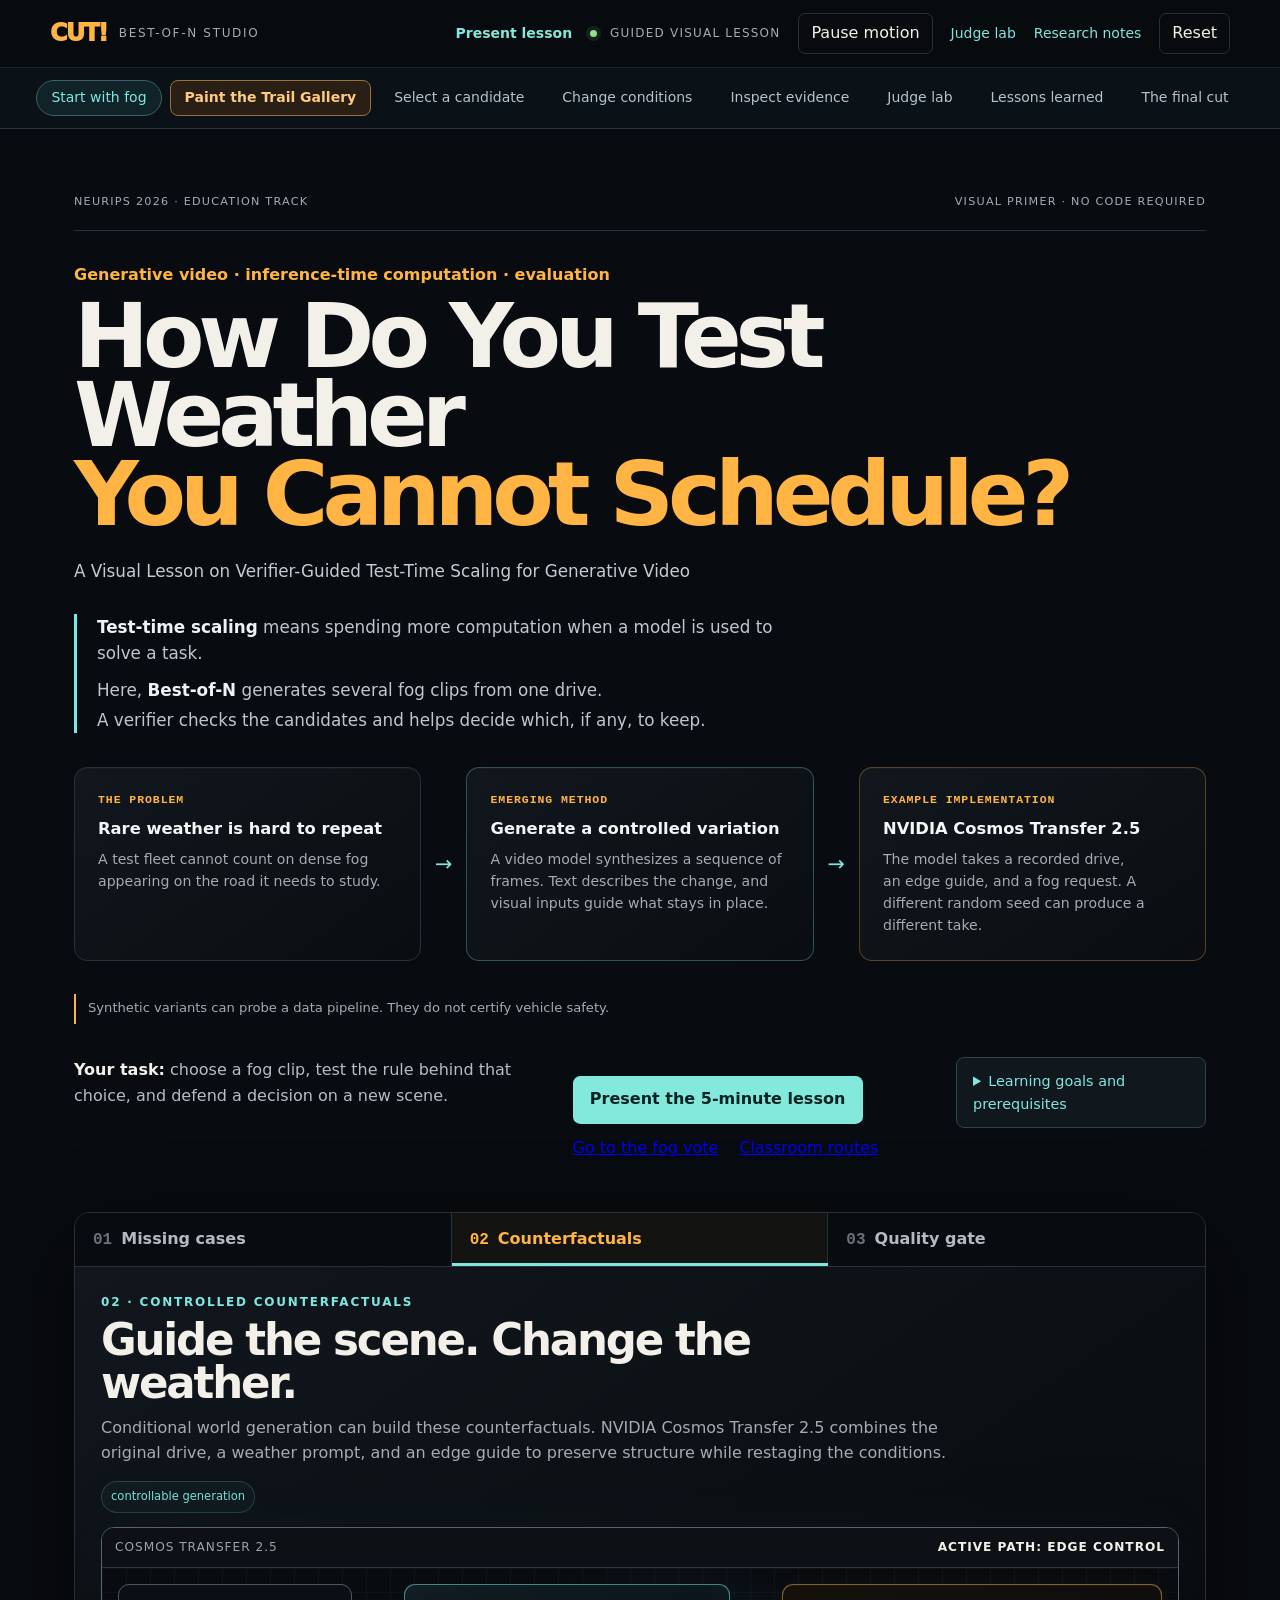
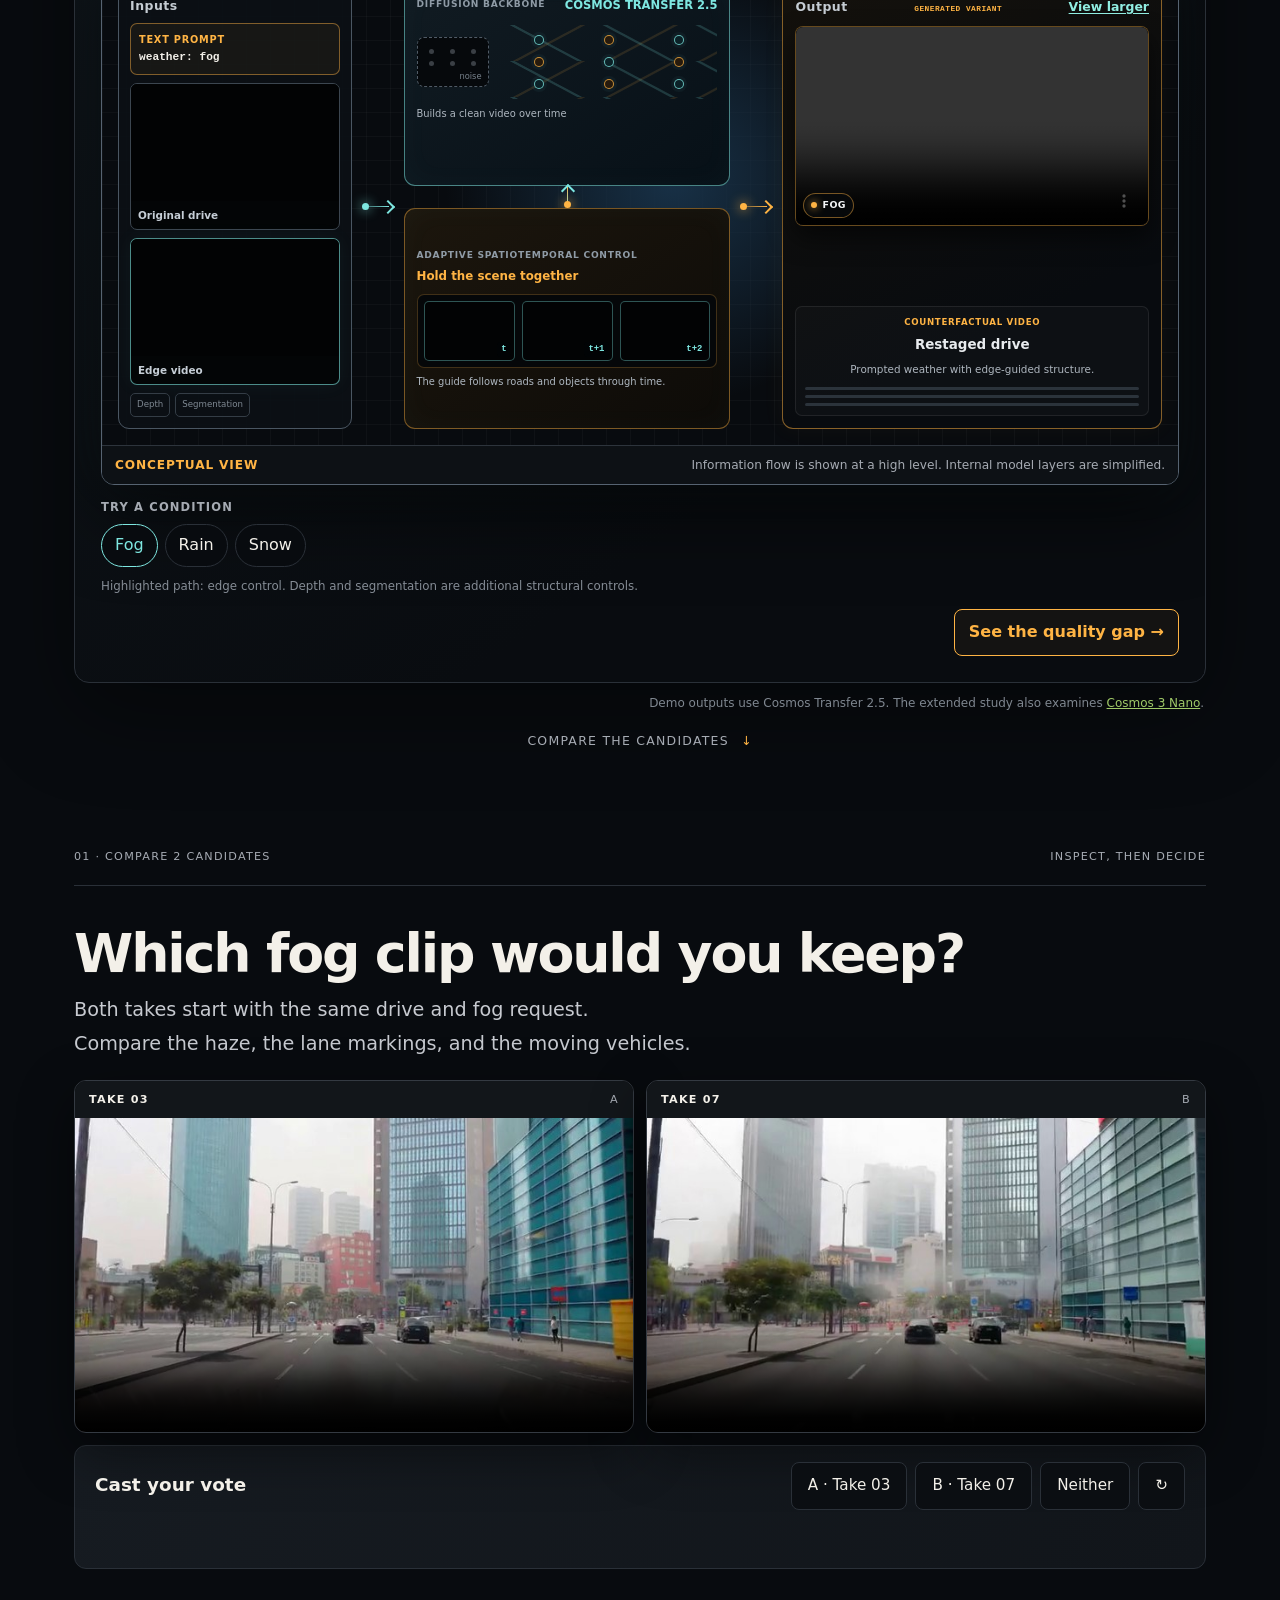
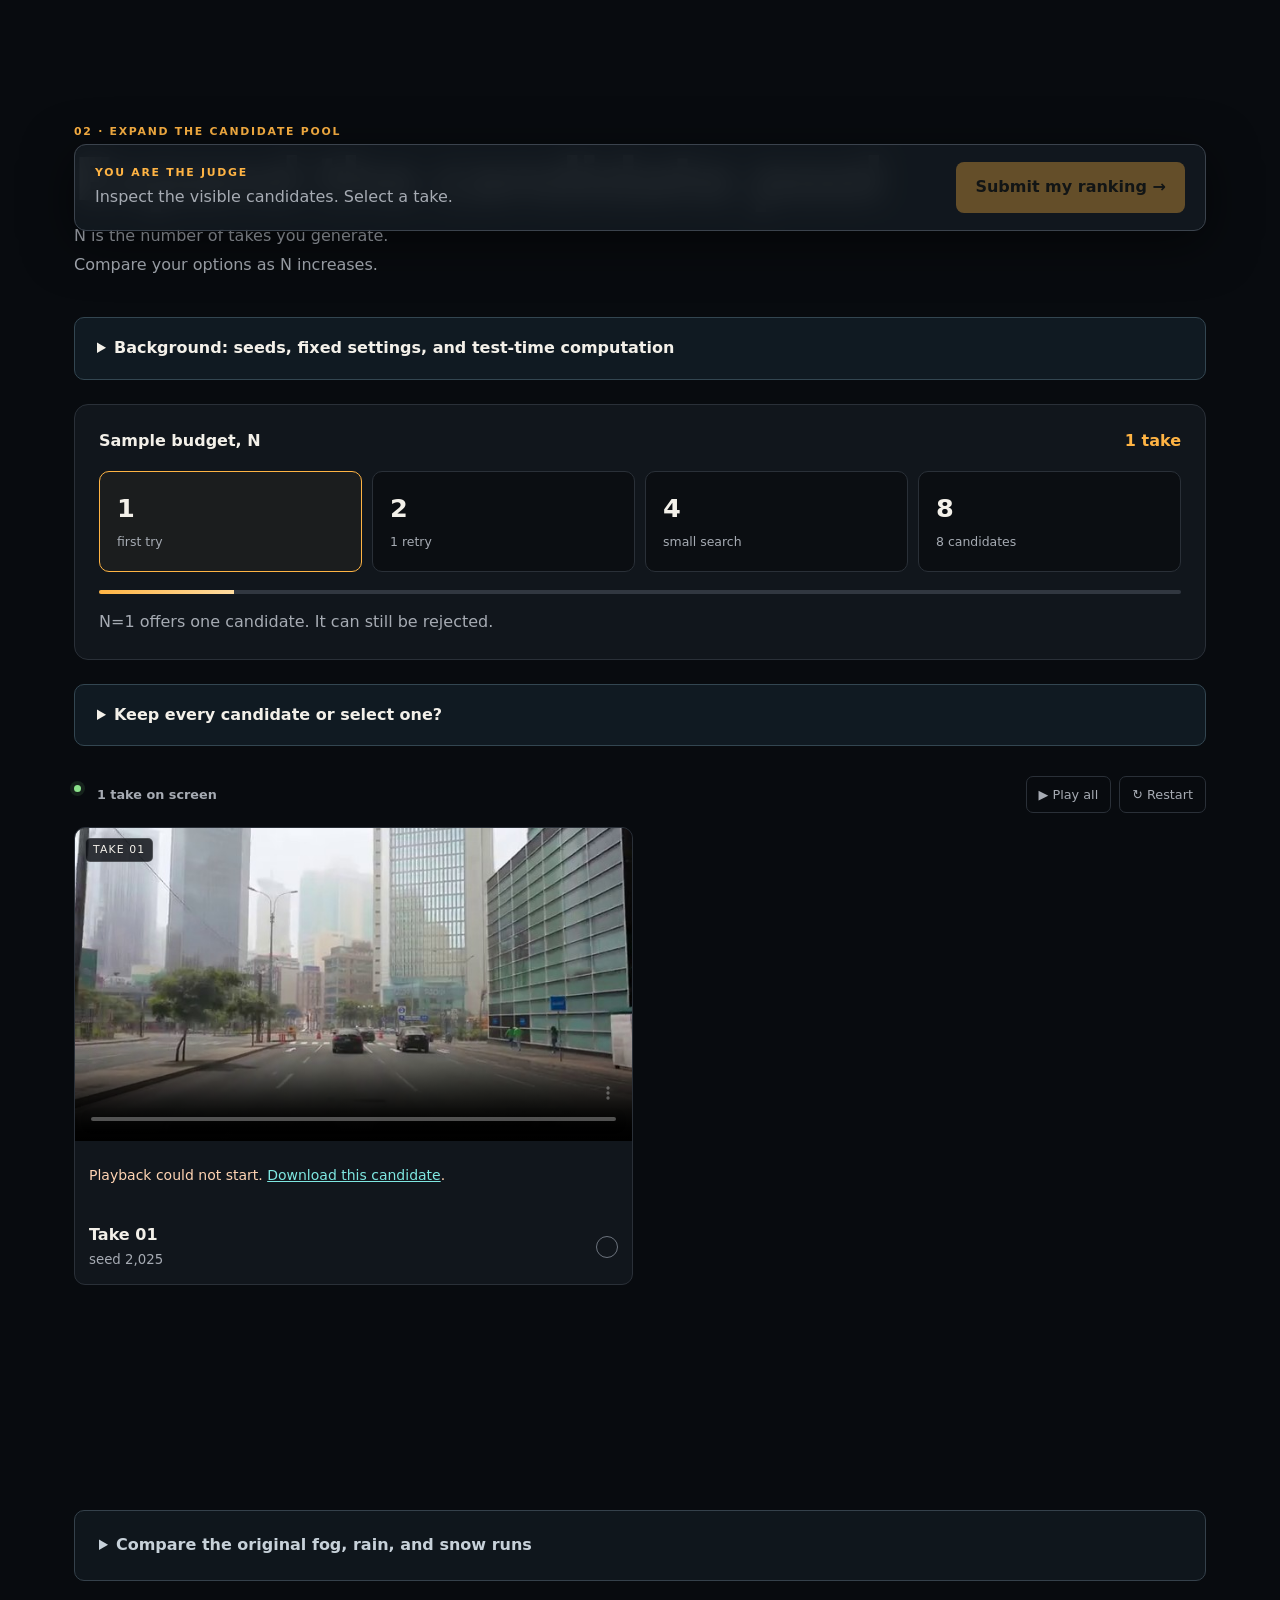
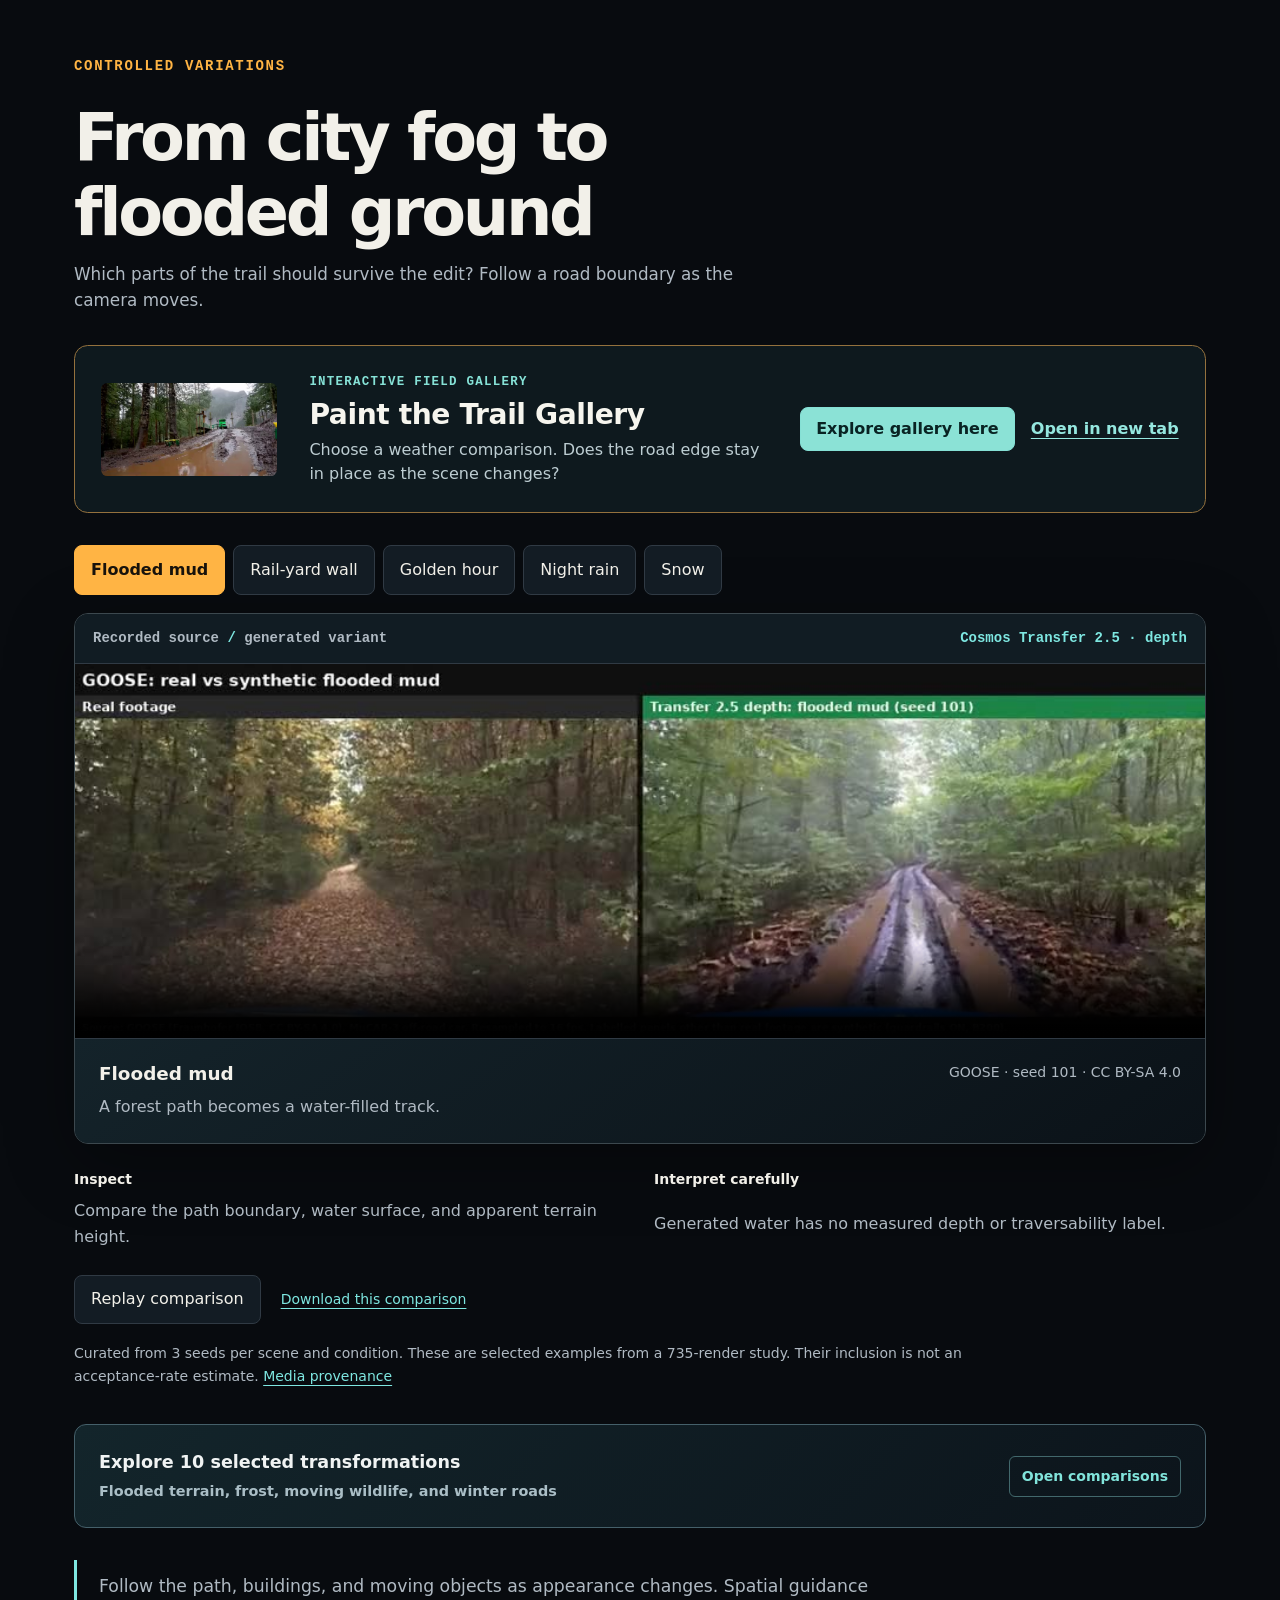
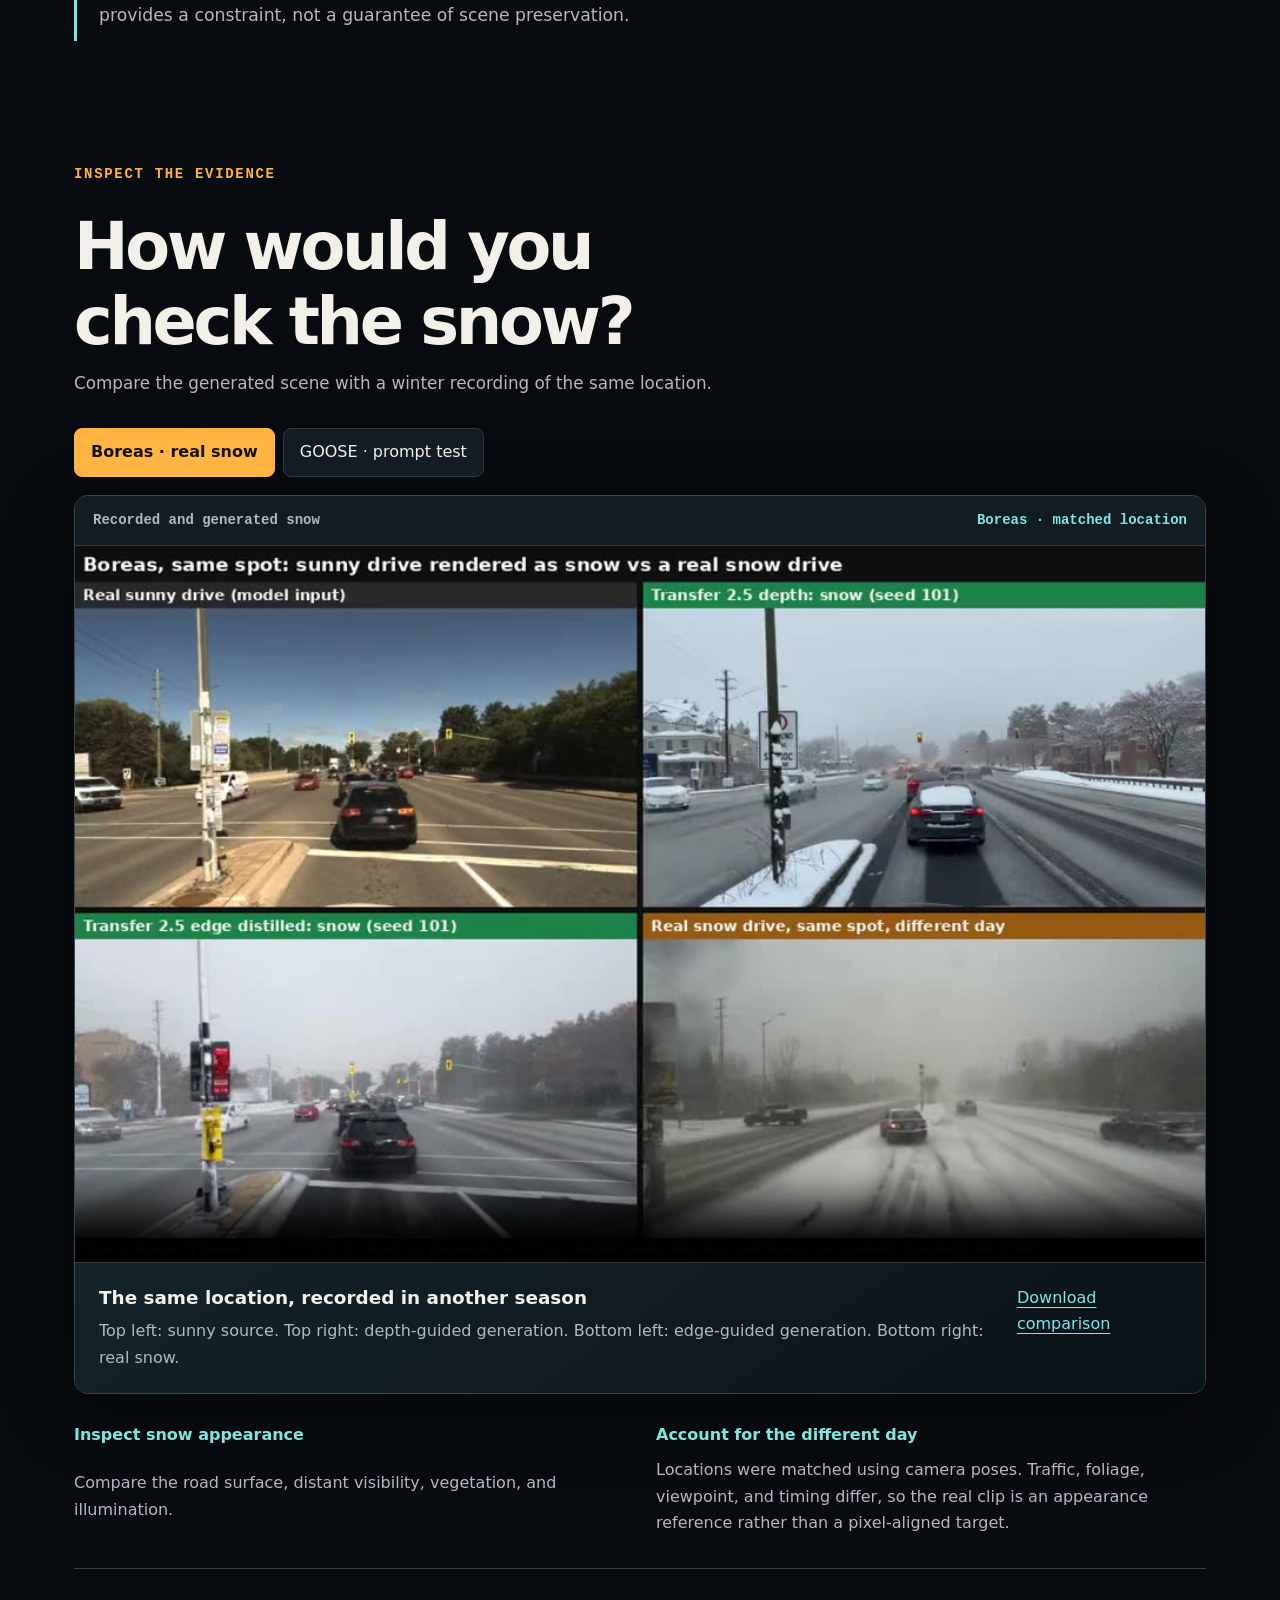
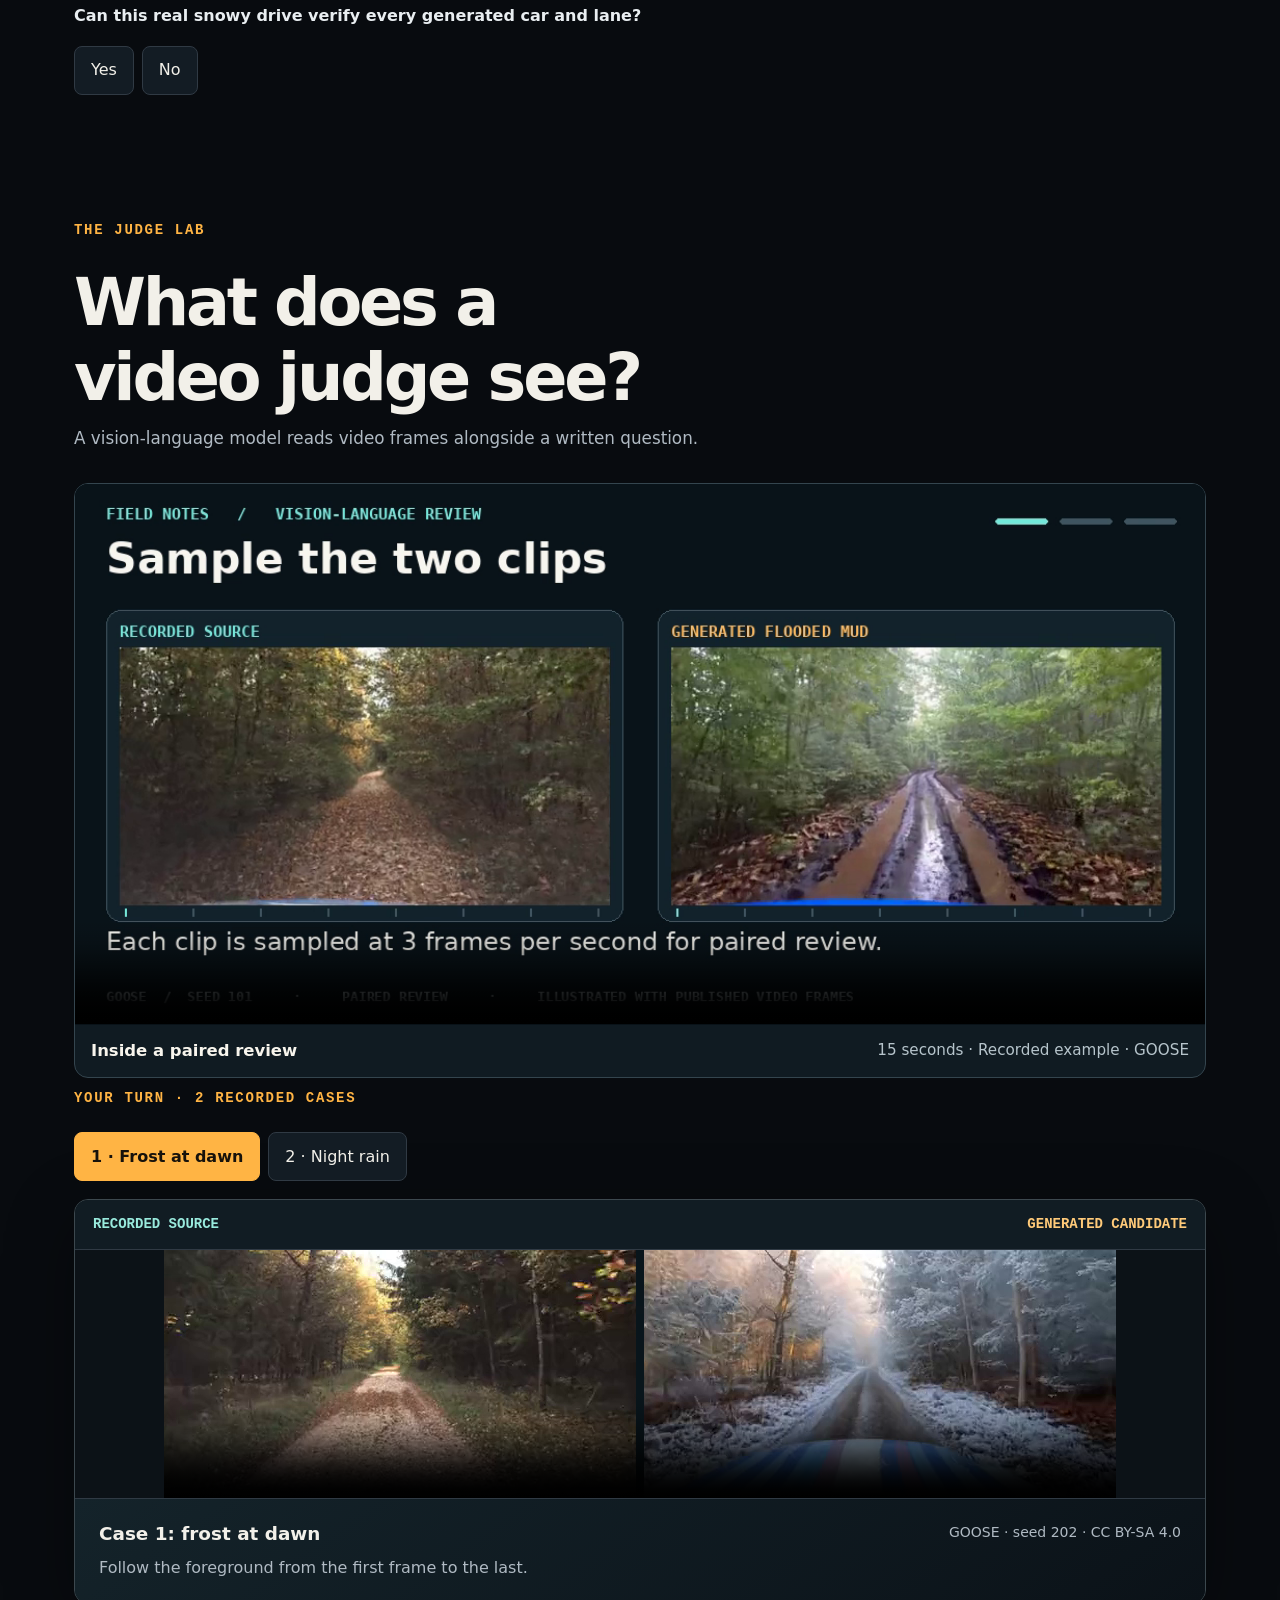
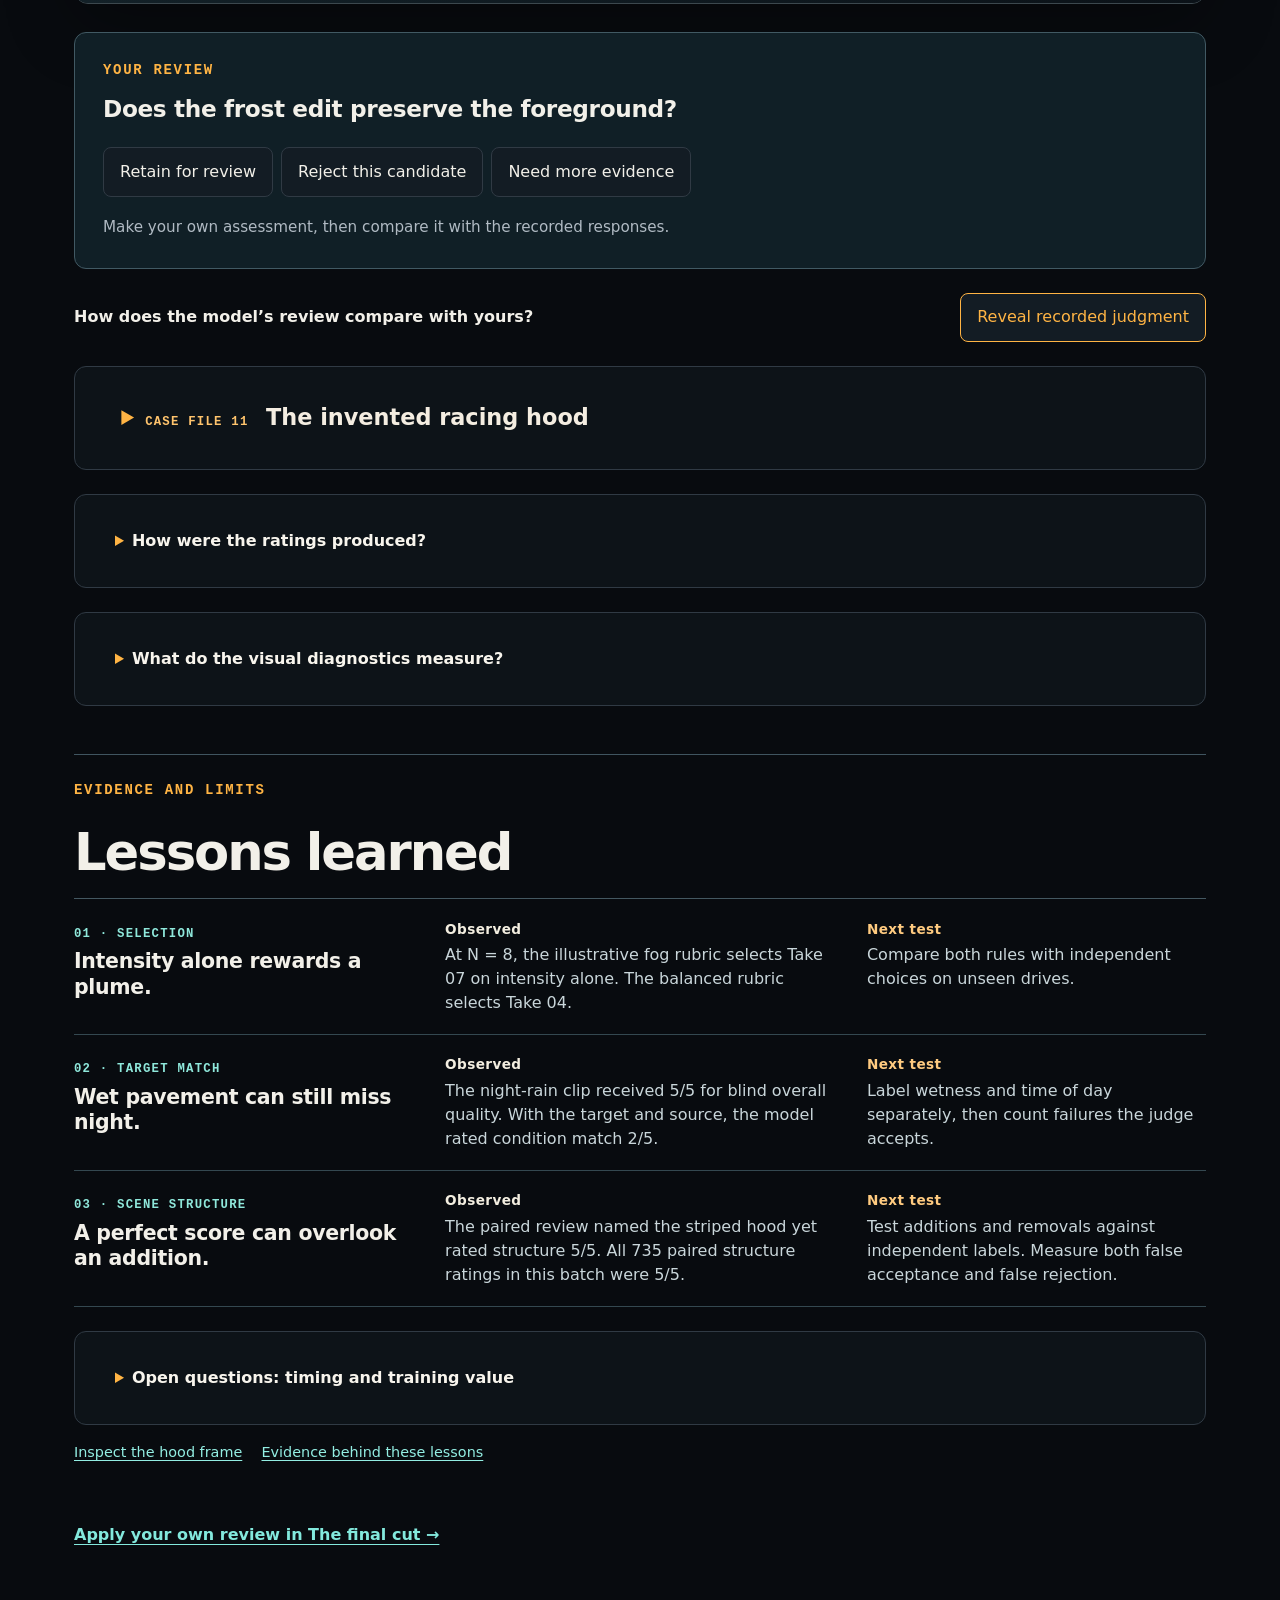
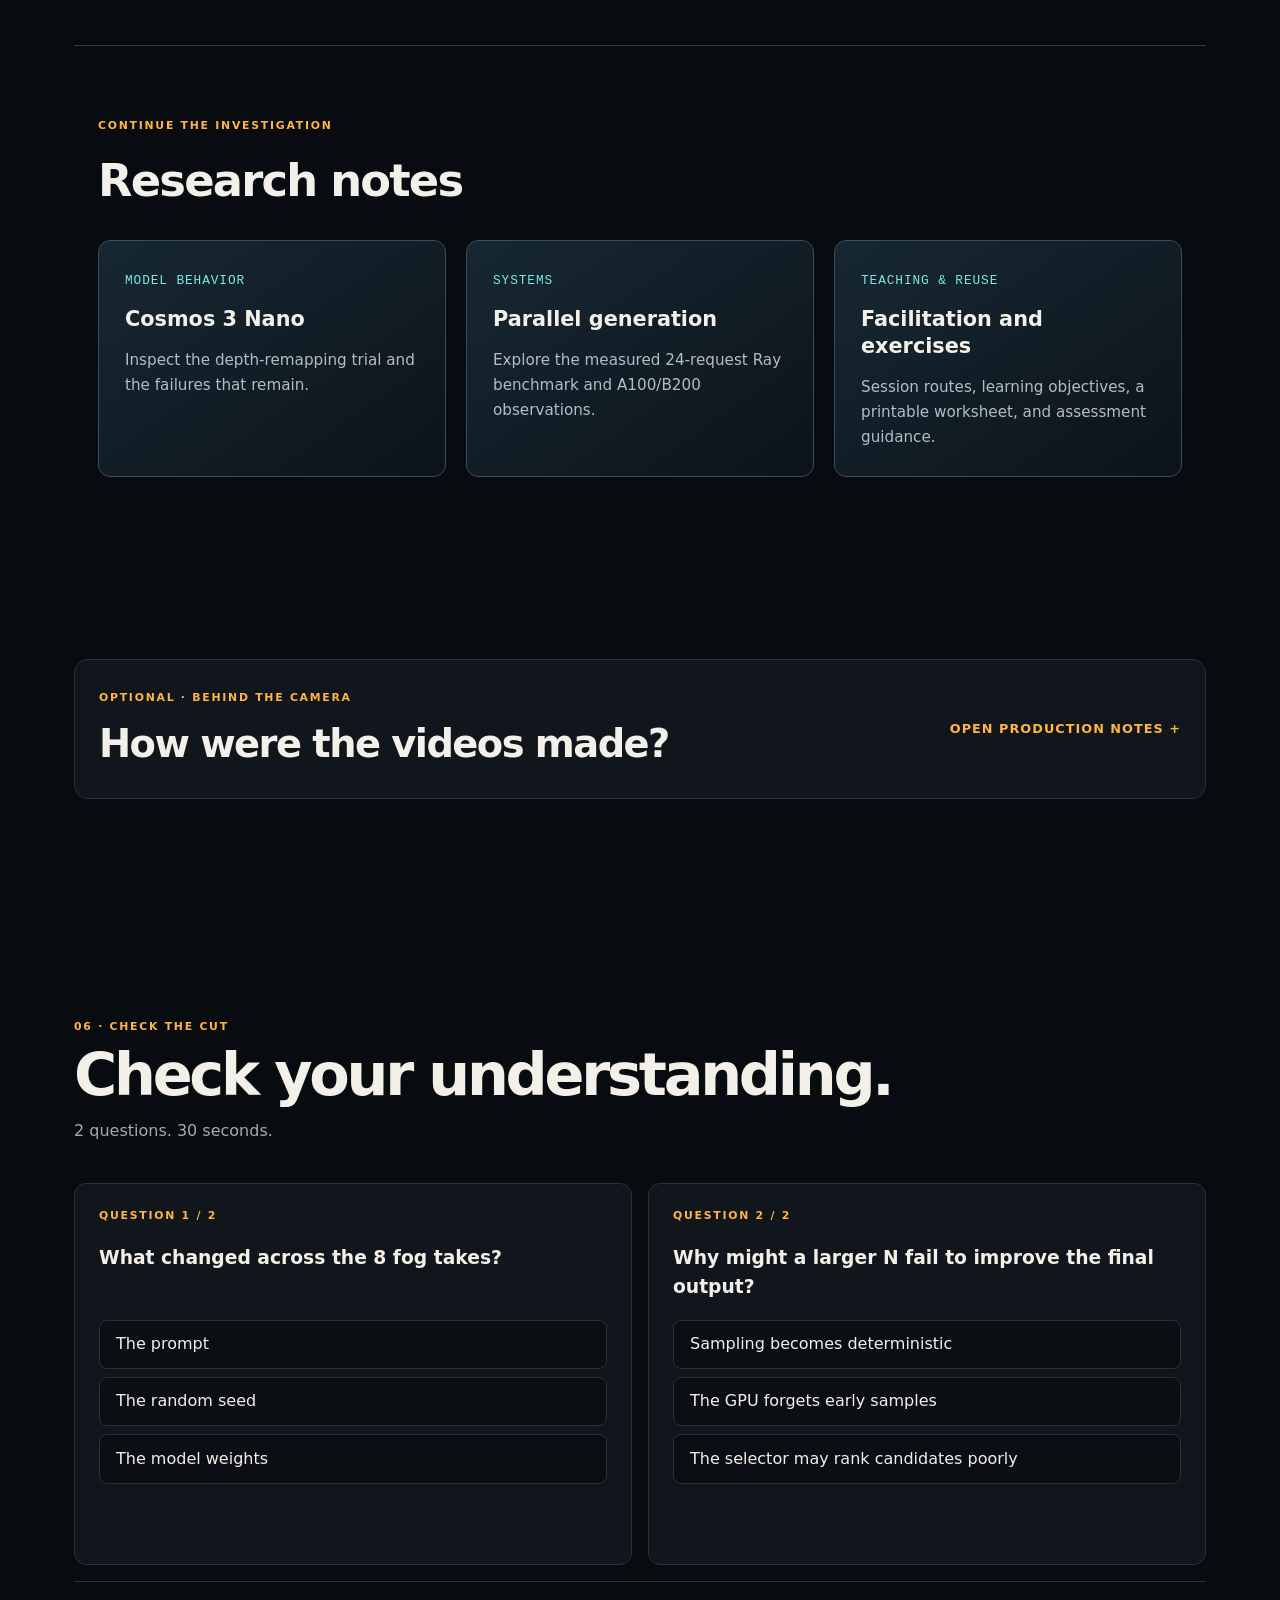
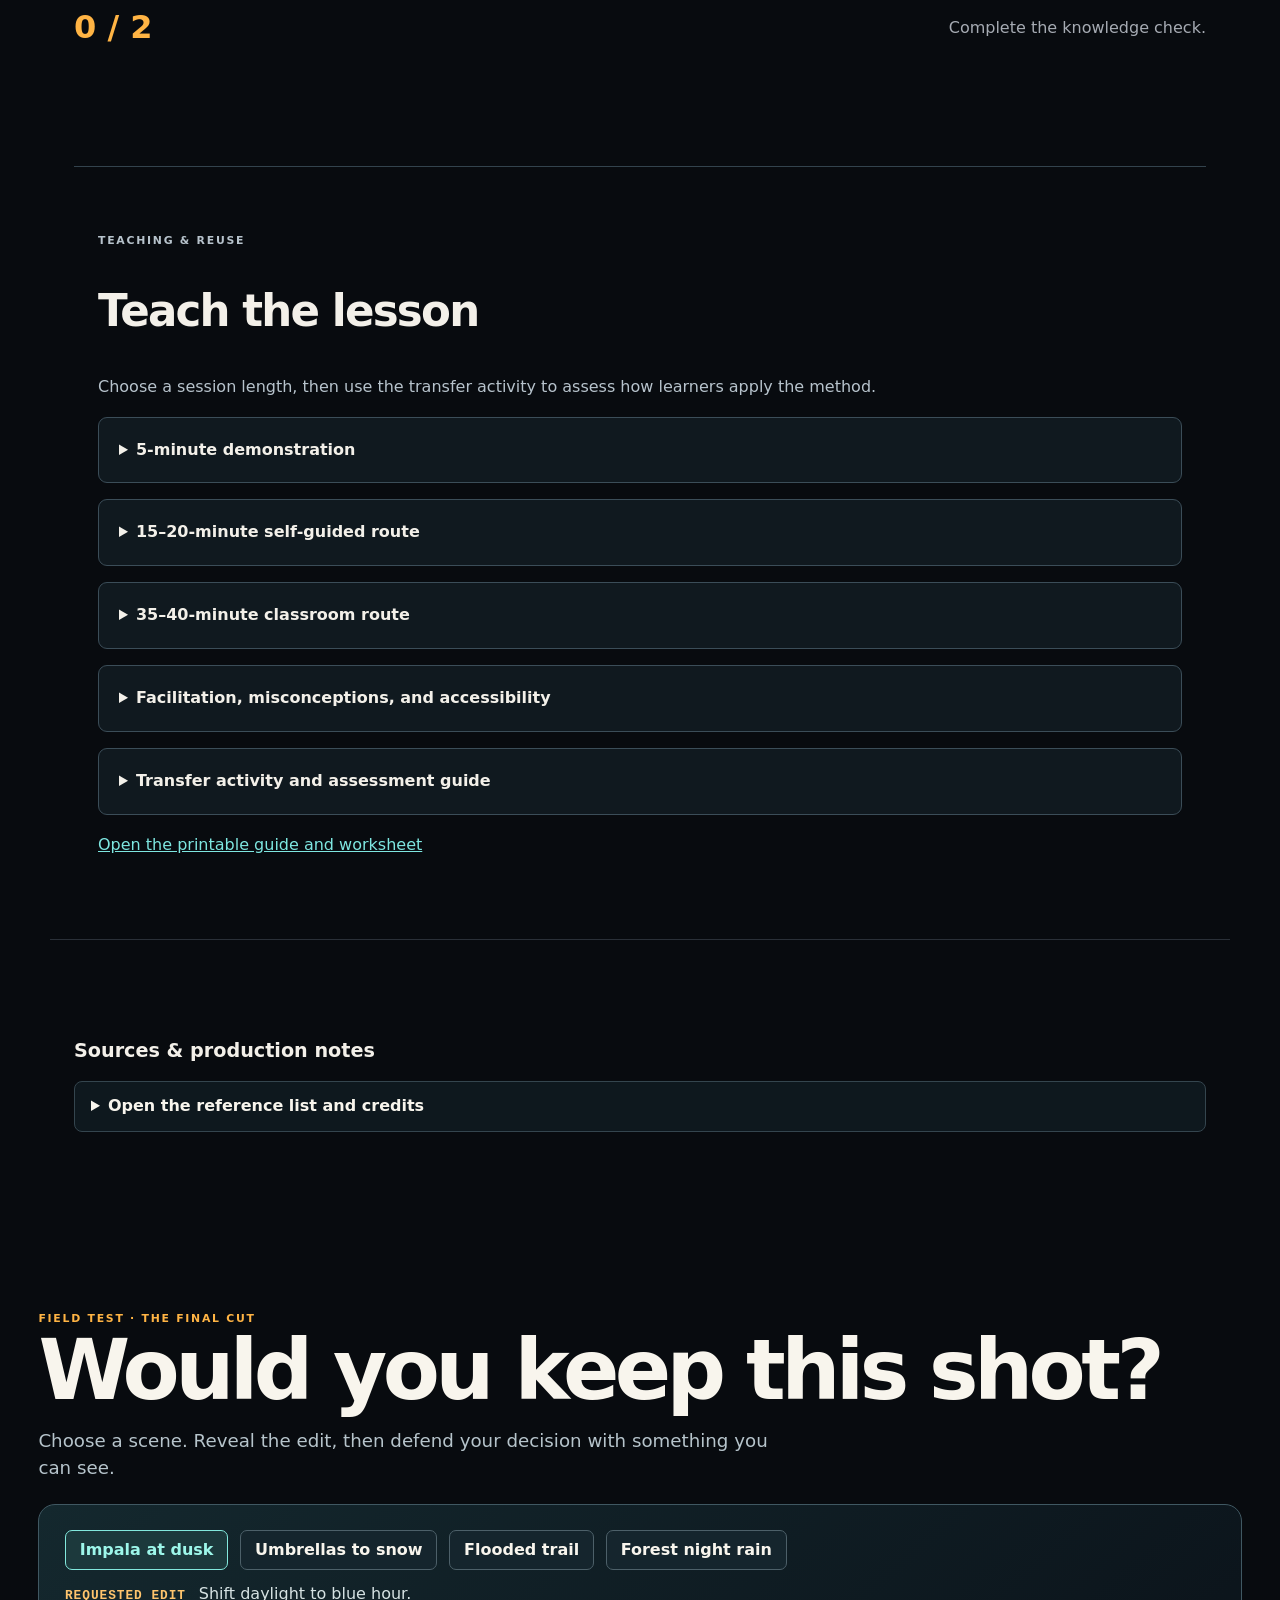
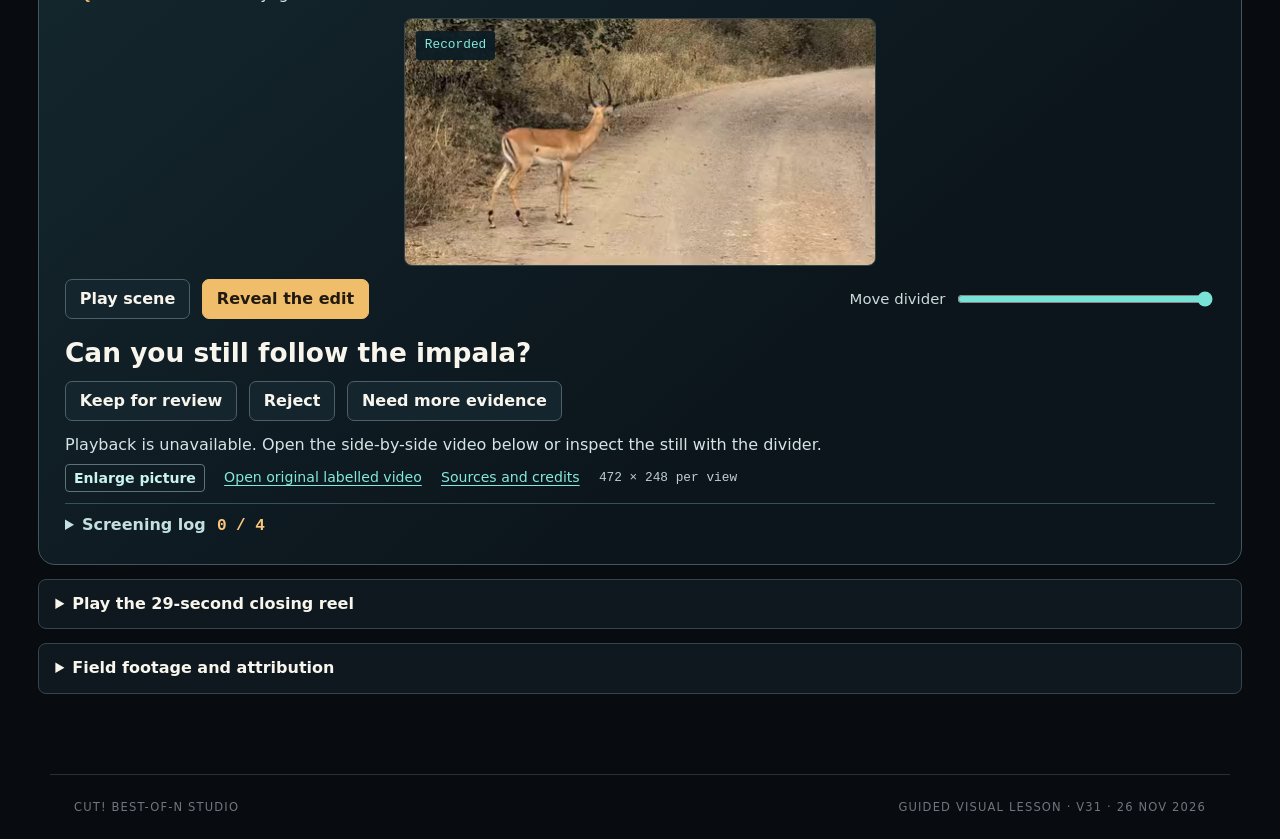
==== commit c4469348: "Camera-ready v33 lesson, H100/B200 container, README and notebook updates - Replace interactive/ wit" ====
--- a/interactive/index.html
+++ b/interactive/index.html
@@ -6,52 +6,40 @@
   <meta name="theme-color" content="#080b0f">
   <meta name="description" content="A visual primer on verifier-guided test-time scaling, controllable video, Best-of-N selection, and selector design.">
   <meta name="author" content="Alicia Chua, Pawarit Laosunthara, and Eric Tang">
-  <title>CUT! A Best-of-N Audition</title>
+  <title>How Do You Test Weather You Cannot Schedule? A Visual Lesson on Verifier-Guided Test-Time Scaling for Generative Video</title>
   <link rel="stylesheet" href="styles.a8315358.css">
   <link rel="stylesheet" href="flow.88920b6c.css">
   <link rel="stylesheet" href="judge-explainer.e5fd995b.css">
   <link rel="stylesheet" href="cosmos-explainer.7427545f.css">
-</head>
+  <link rel="stylesheet" href="research.v27.css">
+  <link rel="stylesheet" href="journey.v29.css">
+  <link rel="stylesheet" href="curated.v29.css">
+<link rel="stylesheet" href="studio.v30.css"><link rel="stylesheet" href="quality.v31.css"><link rel="stylesheet" href="trail.v33.css"></head>
 <body>
   <a class="skip-link" href="#main">Skip to lesson</a>
-  <header class="topbar">
+  <header class="topbar journey-topbar">
     <a class="wordmark" href="#main" aria-label="CUT! home"><span>CUT!</span><small>Best-of-N Studio</small></a>
     <div class="top-actions">
-      <span class="live-dot"><i></i> 15-minute self-guided lesson</span>
+      <a class="cut-top-link present-link" href="present.html">Present lesson</a><span class="live-dot"><i></i> Guided visual lesson</span>
       <button class="sound-button" id="motionToggle" type="button" aria-pressed="false">Pause motion</button>
+      <a class="cut-top-link" href="#judge">Judge lab</a><a class="cut-top-link" href="evidence.html">Research notes</a>
       <button class="sound-button" id="resetLesson" type="button">Reset</button>
     </div>
   </header>
 
-  <main id="main">
-    <section class="context-stage stage lean-context" aria-labelledby="context-title">
+  <nav class="journey-nav" aria-label="Lesson chapters"><a href="#opening">Start with fog</a><a class="feature-gallery" href="#paint-the-trail">Paint the Trail Gallery</a><a href="#audition">Select a candidate</a><a href="#new-worlds">Change conditions</a><a href="#reference-check">Inspect evidence</a><a href="#judge">Judge lab</a><a href="#lessons-learned">Lessons learned</a><a href="#final-cut">The final cut</a></nav><dialog id="outputDialog" class="output-dialog" aria-labelledby="outputDialogTitle"><div><h2 id="outputDialogTitle">Generated fog</h2><button type="button" id="closeOutput">Close</button></div><video controls muted playsinline loop preload="none" aria-label="Enlarged generated weather candidate"></video></dialog><main id="main">
+    <section class="context-stage stage lean-context" id="opening" aria-labelledby="context-title">
       <div class="eyebrow"><span>NeurIPS 2026 · Education Track</span><span>Visual primer · no code required</span></div>
       <div class="lead-copy">
-        <p class="kicker">A visual lesson for autonomous driving</p>
-        <h1 id="context-title">How do you test weather<br><em>you cannot schedule?</em></h1>
-      </div>
-
-      <div class="context-primer" aria-label="From an autonomous driving data gap to a controllable world generation system">
-        <div>
-          <span>THE PROBLEM</span>
-          <b>Critical cases are scarce</b>
-          <p>A real test fleet records whatever the road provides. It cannot safely or reliably stage dense fog, severe glare, or a nighttime hazard on demand.</p>
-        </div>
-        <i aria-hidden="true">→</i>
-        <div>
-          <span>EMERGING METHOD</span>
-          <b>Build controlled counterfactuals</b>
-          <p>Teams use simulation and generative world models to expand coverage beyond recorded miles.</p>
-        </div>
-        <i aria-hidden="true">→</i>
-        <div>
-          <span>CONCRETE IMPLEMENTATION</span>
-          <b>NVIDIA Cosmos Transfer 2.5</b>
-          <p>Transforms a recorded drive into controllable weather variants, using spatial guidance to preserve the scene across time.</p>
-        </div>
-      </div>
-      <p class="scope-note context-scope-note">Synthetic variants can probe a data pipeline. They do not certify vehicle safety.</p>
-
+        <p class="kicker">Generative video · inference-time computation · evaluation</p>
+        <h1 id="context-title">How Do You Test Weather<br><em>You Cannot Schedule?</em></h1>
+        <p class="cut-subtitle">A Visual Lesson on Verifier-Guided Test-Time Scaling for Generative Video</p><div class="journey-core-idea"><p><b>Test-time scaling</b> means spending more computation when a model is used to solve a task.</p><p><span class="sentence">Here, <b>Best-of-N</b> generates several fog clips from one drive.</span><span class="sentence">A verifier checks the candidates and helps decide which, if any, to keep.</span></p></div>
+      </div>
+
+<div class="context-primer" aria-label="Problem, method, and implementation"><div><span>THE PROBLEM</span><b>Rare weather is hard to repeat</b><p>A test fleet cannot count on dense fog appearing on the road it needs to study.</p></div><i aria-hidden="true">→</i><div><span>EMERGING METHOD</span><b>Generate a controlled variation</b><p>A video model synthesizes a sequence of frames. Text describes the change, and visual inputs guide what stays in place.</p></div><i aria-hidden="true">→</i><div><span>EXAMPLE IMPLEMENTATION</span><b>NVIDIA Cosmos Transfer 2.5</b><p>The model takes a recorded drive, an edge guide, and a fog request. A different random seed can produce a different take.</p></div></div>      <p class="scope-note context-scope-note">Synthetic variants can probe a data pipeline. They do not certify vehicle safety.</p>
+
+<div class="journey-entry"><p><b>Your task:</b> choose a fog clip, test the rule behind that choice, and defend a decision on a new scene.</p><div class="v30-route"><a class="v30-cta" href="present.html">Present the 5-minute lesson</a><a href="#challenge">Go to the fog vote</a><a href="#teaching">Classroom routes</a></div><details><summary>Learning goals and prerequisites</summary><div><p><b>Learning goals:</b> explain why more sampling changes the pool, support a choice with visual evidence, and apply a rule that can reject every take.</p><p><b>Starting knowledge:</b> no code or prior VLM experience is required. The core route suits introductory university teaching; the research notes add model and systems detail.</p><p><b>Pace:</b> allow about 15–20 minutes for the core interactions, with optional time for research notes.</p><div class="journey-definitions" aria-label="Core concepts"><p><b>Inference</b><span>A trained model produces an output from its inputs.</span></p><p><b>Test-time scaling</b><span>Extra computation is spent at inference. Here, it buys more samples.</span></p><p><b>Verifier</b><span>A verifier evaluates a candidate against stated criteria.</span></p></div>
+    </div></details></div>
       <div class="lean-episodes">
         <div class="beat-tabs" role="tablist" aria-label="3-part introduction">
           <button id="episodeTab1" type="button" role="tab" aria-selected="true" aria-controls="episode1" data-episode-target="episode1"><span>01</span>Missing cases</button>
@@ -92,7 +80,7 @@
         <article class="story-beat" id="episode2" role="tabpanel" tabindex="0" aria-labelledby="episodeTab2" hidden>
           <div class="beat-copy">
             <p class="episode-number">02 · CONTROLLED COUNTERFACTUALS</p>
-            <h2>Keep the scene. Change the weather.</h2>
+            <h2>Guide the scene. Change the weather.</h2>
             <p>Conditional world generation can build these counterfactuals. NVIDIA Cosmos Transfer 2.5 combines the original drive, a weather prompt, and an edge guide to preserve structure while restaging the conditions.</p>
             <div class="idea-chips"><span>controllable generation</span></div>
           </div>
@@ -141,9 +129,9 @@
               <div class="architecture-arrow output-arrow" aria-hidden="true"><i></i></div>
 
               <section class="architecture-output" aria-labelledby="architecture-output-title">
-                <div class="architecture-output-head"><h3 id="architecture-output-title">Output</h3><span>GENERATED VARIANT</span></div>
+                <div class="architecture-output-head"><h3 id="architecture-output-title">Output</h3><span>GENERATED VARIANT</span><a class="inspect-output" id="inspectOutput" href="media/directors_cut_take06.mp4" aria-haspopup="dialog">View larger</a></div>
                 <div class="architecture-output-frame">
-                  <video id="introWeatherVideo" src="media/directors_cut_take06.mp4" muted loop playsinline preload="metadata" data-episode-video data-loop-speed="0.82" aria-label="Restaged dashcam video with fog"></video>
+                  <video id="introWeatherVideo" controls src="media/directors_cut_take06.mp4" muted loop playsinline preload="metadata" data-episode-video data-loop-speed="0.82" aria-label="Restaged dashcam video with fog"></video>
                   <span class="output-condition"><i></i><b id="introWeatherLabel">Fog</b></span>
                 </div>
                 <div class="architecture-output-copy">
@@ -173,75 +161,45 @@
           <div class="beat-copy">
             <p class="episode-number">03 · QUALITY GATE</p>
             <h2>Generation still needs a quality gate.</h2>
-            <p>The same brief can yield weak weather, warped geometry, or unstable motion. A judge decides what enters the dataset.</p>
+            <p>The same brief can yield weak weather, warped geometry, or unstable motion. A verifier checks requirements before candidates are ranked.</p>
             <div class="idea-chips"><span>selector alignment</span></div>
           </div>
 
-          <figure class="motion-board judge-motion">
-            <div class="motion-board-head"><span>BEST-OF-N SELECTION</span><b>THE QUALITY GATE</b></div>
-            <div class="judge-motion-canvas">
-              <div class="candidate-motion-node" role="img" aria-label="A pool of unlabeled fog candidates awaiting quality review">
-                <div class="candidate-thumbs" aria-hidden="true">
-                  <video src="media/directors_cut_take01.mp4" muted loop playsinline preload="metadata" data-episode-video data-loop-speed="0.9"></video>
-                  <video src="media/directors_cut_take05.mp4" muted loop playsinline preload="metadata" data-episode-video data-loop-speed="0.9"></video>
-                  <video src="media/directors_cut_take08.mp4" muted loop playsinline preload="metadata" data-episode-video data-loop-speed="0.9"></video>
-                </div>
-                <span>N CANDIDATES</span>
-              </div>
-              <div class="signal-arrow" aria-hidden="true"><i></i><small>inspect</small></div>
-              <div class="judge-motion-node" aria-hidden="true">
-                <small>LESSON VERIFIER</small><b>Fixed illustrative ratings</b>
-                <span>weather<i style="--score:84%"></i></span>
-                <span>road<i style="--score:91%"></i></span>
-                <span>motion<i style="--score:89%"></i></span>
-                <em class="score-provenance">illustrative lesson values</em>
-              </div>
-              <div class="signal-arrow" aria-hidden="true"><i></i><small>rank</small></div>
-              <div class="kept-motion-node selection-secret" aria-hidden="true">
-                <small>REVEALED AFTER YOUR VOTE</small>
-                <div class="secret-frame"><b>?</b></div>
-                <span>SELECTED CLIP</span>
-              </div>
-              <div class="reject-flags" aria-hidden="true"><small>HARD GATE REJECTIONS</small><span>WEATHER TOO WEAK</span><span>STRUCTURE RISK</span></div>
-            </div>
-            <figcaption><b>THE LESSON</b><span>A larger pool helps only when useful candidates exist and the selector can rank them reliably.</span></figcaption>
-          </figure>
-
+<figure class="motion-board gate-worked-example"><div class="motion-board-head"><span>GATE BEFORE RANKING</span><b>ILLUSTRATIVE SCORES</b></div><div class="gate-demo"><div class="gate-demo-pool"><h3>3 candidates</h3><figure><video src="media/directors_cut_take03.mp4" muted loop playsinline preload="metadata" data-episode-video></video><figcaption>Take 03 <span>street 96</span></figcaption></figure><figure><video src="media/directors_cut_take04.mp4" muted loop playsinline preload="metadata" data-episode-video></video><figcaption>Take 04 <span>street 91</span></figcaption></figure><figure><video src="media/directors_cut_take07.mp4" muted loop playsinline preload="metadata" data-episode-video></video><figcaption>Take 07 <span>street 54</span></figcaption></figure></div><div class="gate-demo-rule"><h3>Apply a hard gate</h3><p>Minimum street fidelity</p><div class="cut-options" role="group" aria-label="Worked gate threshold"><button type="button" data-demo-gate="80" aria-pressed="true">80</button><button type="button" data-demo-gate="97" aria-pressed="false">97</button></div><p id="gateDemoReason">Take 07 is excluded before scoring. Takes 03 and 04 remain eligible.</p></div><div class="gate-demo-result" aria-live="polite"><span>THEN RANK ELIGIBLE CANDIDATES</span><b id="gateDemoResult">Take 04</b><p id="gateDemoResultNote">The balanced illustrative rubric ranks Take 04 above Take 03.</p><small>Below the gate, a high score cannot compensate.</small></div></div><figcaption><b>SELECTION OR ABSTENTION</b><span>Try threshold 97. Every candidate fails the gate, so none is selected.</span></figcaption></figure>
           <a class="beat-next" href="#challenge">Judge the clips →</a>
         </article>
       </div>
 
-      <p class="ecosystem-note">Demo outputs use Cosmos Transfer 2.5. NVIDIA directs new model development to <a href="https://github.com/NVIDIA/Cosmos" target="_blank" rel="noreferrer">Cosmos 3</a>.</p>
-      <a class="scroll-cue" href="#challenge">Start the audition <span>↓</span></a>
-    </section>
-
-    <section class="hero stage" id="challenge" aria-labelledby="hero-title">
-      <div class="eyebrow"><span>01 · DIRECTOR'S CHALLENGE</span><span>About 8 seconds</span></div>
+      <p class="ecosystem-note">Demo outputs use Cosmos Transfer 2.5. The extended study also examines <a href="evidence.html#nano">Cosmos 3 Nano</a>.</p>
+      <a class="scroll-cue" href="#challenge">Compare the candidates <span>↓</span></a>
+    </section>
+
+<section class="hero stage" id="challenge" aria-labelledby="hero-title">
+      <div class="eyebrow"><span>01 · COMPARE 2 CANDIDATES</span><span>Inspect, then decide</span></div>
       <div class="hero-copy">
-        <p class="kicker">The judge is missing</p>
-        <h1 id="hero-title">Which generated video should <em>we keep?</em></h1>
-        <p class="lede">The winner enters an AV training set. Pick the version with convincing fog and an intact street.</p>
+        <h2 id="hero-title">Which fog clip would you keep?</h2>
+        <p class="lede"><span class="sentence">Both takes start with the same drive and fog request.</span><span class="sentence">Compare the haze, the lane markings, and the moving vehicles.</span></p>
       </div>
 
       <div class="cold-open-grid">
         <div class="film-frame">
           <div class="frame-head"><span><b>TAKE 03</b></span><span>A</span></div>
-          <video id="heroVideoA" src="media/directors_cut_take03.mp4" muted loop playsinline aria-label="Take 3: a sharp city street with weak fog"></video>
+          <video id="heroVideoA" src="media/directors_cut_take03.mp4" muted loop playsinline aria-label="Fog candidate 3. Inspect haze, road geometry and motion." controls="" poster="media/posters/take-03.jpg" preload="metadata"></video>
         </div>
         <div class="film-frame">
           <div class="frame-head"><span><b>TAKE 07</b></span><span>B</span></div>
-          <video id="heroVideoB" src="media/directors_cut_take07.mp4" muted loop playsinline aria-label="Take 7: a city street with a strong smoke-like fog plume"></video>
+          <video id="heroVideoB" src="media/directors_cut_take07.mp4" muted loop playsinline aria-label="Fog candidate 7. Inspect haze, road geometry and motion." controls="" poster="media/posters/take-07.jpg" preload="metadata"></video>
         </div>
       </div>
 
       <div class="hook-card">
         <div>
-          <p class="micro">CAST YOUR VOTE</p>
-          <h2>Which candidate would you keep?</h2>
+          <h2>Cast your vote</h2>
         </div>
         <div class="binary-choice" role="group" aria-label="Choose between Take 3 and Take 7">
           <button type="button" data-hook-answer="3" aria-pressed="false">A · Take 03</button>
           <button type="button" data-hook-answer="7" aria-pressed="false">B · Take 07</button>
+          <button type="button" data-hook-answer="0" aria-pressed="false">Neither</button>
           <button class="icon-button" id="heroReplay" type="button" aria-label="Replay both videos">↻</button>
         </div>
         <p id="hookFeedback" class="feedback" aria-live="polite"></p>
@@ -251,7 +209,7 @@
         <h2>You were the judge.</h2>
         <p>The generator made 2 candidates. Your priorities made the decision. Without a shared rubric, reviewers can disagree.</p>
         <div class="mini-code" aria-label="Best-of-N pseudocode">
-          <code><span>candidates</span> = generate(seeds[:N])<br><span>winner</span> = judge(candidates, rubric)</code>
+          <code><span>candidates</span> = generate(seeds[:N])<br><span>winner</span> = select(candidates, rubric)</code>
         </div>
         <div class="learning-ticket" aria-label="Learning goals">
           <span><b>Generate</b> a pool of options</span>
@@ -259,31 +217,31 @@
           <span><b>Understand</b> why more N needs a better judge</span>
         </div>
       </div>
-      <a class="scroll-cue hidden" id="startAudition" href="#audition">Open the full audition <span>↓</span></a>
+      <a class="scroll-cue hidden" id="startAudition" href="#audition">Explore the candidate pool <span>↓</span></a>
     </section>
 
     <section class="lesson-section audition" id="audition" aria-labelledby="audition-title">
       <div class="section-heading">
         <div>
-          <p class="chapter">02 · THE AUDITION</p>
-          <h2 id="audition-title">How many candidates can the judge inspect?</h2>
-        </div>
-        <p>Increasing N expands the search. It also creates more work for the judge.</p>
-      </div>
-
-      <div class="budget-console" aria-label="Best-of-N sample budget">
+          <p class="chapter">02 · EXPAND THE CANDIDATE POOL</p>
+          <h2 id="audition-title">Expand the candidate pool</h2>
+        </div>
+        <p><span class="sentence">N is the number of takes you generate.</span><span class="sentence">Compare your options as N increases.</span></p>
+      </div>
+
+      <details class="journey-background"><summary>Background: seeds, fixed settings, and test-time computation</summary><div><ul><li><b>Training</b> fits model parameters using data. <b>Inference</b> uses those parameters to generate an output.</li><li>A <b>random seed</b> initializes sampling. Different seeds can yield different outputs for the same request.</li><li>In this fog comparison, the source, prompt, model, guidance, and sampling steps stay fixed. Only the seed changes.</li><li>The pools are <b>nested</b>: N=4 contains the first 4 candidates; N=8 retains those and adds 4 more.</li><li>Test-time scaling can also allocate more denoising steps or use guided search. This lesson isolates additional samples.</li></ul><p><a href="https://openaccess.thecvf.com/content/CVPR2025/html/Ma_Scaling_Inference_Time_Compute_for_Diffusion_Models_CVPR_2025_paper.html">Ma et al., CVPR 2025</a> studies inference-time search for diffusion models. <a href="https://openaccess.thecvf.com/content/ICCV2025/html/Liu_Video-T1_Test-time_Scaling_for_Video_Generation_ICCV_2025_paper.html">Video-T1, ICCV 2025</a> extends search and verifier feedback to video.</p></div></details><div class="budget-console" aria-label="Best-of-N sample budget">
         <div class="budget-label"><span>Sample budget, N</span><output id="budgetOutput">1 take</output></div>
         <div class="budget-buttons" role="group" aria-label="Choose number of generated candidates">
           <button type="button" class="active" data-budget="1" aria-pressed="true"><b>1</b><span>first try</span></button>
           <button type="button" data-budget="2" aria-pressed="false"><b>2</b><span>1 retry</span></button>
           <button type="button" data-budget="4" aria-pressed="false"><b>4</b><span>small search</span></button>
-          <button type="button" data-budget="8" aria-pressed="false"><b>8</b><span>full audition</span></button>
+          <button type="button" data-budget="8" aria-pressed="false"><b>8</b><span>8 candidates</span></button>
         </div>
         <div class="budget-track"><i id="budgetFill"></i></div>
-        <p id="budgetNote">N=1 offers no comparison. The first sample ships.</p>
-      </div>
-
-      <div class="sync-bar">
+        <p id="budgetNote">N=1 offers one candidate. It can still be rejected.</p>
+      </div>
+
+<details class="journey-background"><summary>Keep every candidate or select one?</summary><div class="pool-comparison"><article><span>RETAIN ALL N</span><b id="allNCount">1 output</b><ul><li>Keep every clip, including any failures.</li></ul></article><article><span>BEST-OF-N WITH GATES</span><b>At most 1 output</b><ul><li>Exclude clips that fail a requirement.</li><li>Keep the highest-ranked survivor, or none.</li></ul></article></div><p class="pool-cost">Both policies generate N clips. Evaluation adds work and changes what enters the collection.</p></details><div class="sync-bar">
         <div><span class="pulse"></span><strong id="visibleCount">1 take on screen</strong></div>
         <div>
           <button type="button" id="playAll">▶ Play all</button>
@@ -306,8 +264,8 @@
       <div class="section-heading reveal-heading">
         <div>
           <p class="chapter">03 · THE REVEAL</p>
-          <h2 id="reveal-title">The lesson's balanced rubric first selects Take 04 at N=4.</h2>
-        </div>
+          <h2 id="reveal-title">Take 04 ranks first.</h2>
+        <p class="reveal-note">Under the balanced rubric, it first leads at N = 4.</p></div>
         <p id="choiceComparison"></p>
       </div>
 
@@ -320,8 +278,8 @@
           <p class="micro">WHY TAKE 04?</p>
           <ul>
             <li><span>01</span><div><b>Prompt adherence</b><small>Fog spreads across the street rather than forming a local smoke cloud.</small></div></li>
-            <li><span>02</span><div><b>Structural fidelity</b><small>Road geometry, lanes, buildings, and vehicles stay coherent.</small></div></li>
-            <li><span>03</span><div><b>Temporal stability</b><small>The atmosphere and object identities remain steady through motion.</small></div></li>
+            <li><span>02</span><div><b>Structural fidelity</b><small>Inspect whether roads, lanes, buildings, and vehicles stay coherent.</small></div></li>
+            <li><span>03</span><div><b>Temporal stability</b><small>Inspect atmosphere and object identity across the clip.</small></div></li>
           </ul>
           <p class="annotation">Take 03 is sharp. It barely follows the fog prompt. Take 07 is dramatic. Its fog looks like smoke. <strong>Quality has several dimensions.</strong></p>
         </div>
@@ -330,11 +288,11 @@
       <div class="equation-card">
         <p class="micro">THE SAME IDEA, IN NOTATION</p>
         <div class="equation"><span>x<sub>1</sub>,…,x<sub>N</sub> ∼ p<sub>θ</sub>(x|c)</span><b>then</b><span>x* = arg max s(x<sub>i</sub>)</span></div>
-        <p>Research papers often call this judge a <b>verifier</b>. First apply hard gates. If no candidate is acceptable, abstain. Otherwise, score the eligible candidates with <b>s</b> and keep the highest score.</p>
+        <p><b>Weighted average:</b> multiply each criterion by its weight and divide their sum by the total weight. <b>Argmax</b> means choosing the candidate with the largest score. Research papers often call this judge a <b>verifier</b>. First apply hard gates. If no candidate is acceptable, abstain. Otherwise, score the eligible candidates with <b>s</b> and keep the highest score.</p>
       </div>
 
       <div class="n-story" aria-label="What changed as the Best-of-N budget grew">
-        <article><span>N=1</span><b>Forced choice</b><p>Take 01 wins because it is the only option.</p></article>
+        <article><span>N=1</span><b>One candidate</b><p>There is no alternative to compare. Rejection remains possible.</p></article>
         <article><span>N=2</span><b>More variety</b><p>We see a stronger atmosphere, but also a pink cast.</p></article>
         <article class="breakthrough"><span>N=4</span><b>Winner appears</b><p>Take 04 enters the pool and becomes our cut.</p></article>
         <article><span>N=8</span><b>Diminishing return</b><p>In this run, 4 more samples cost compute and the winner stays.</p></article>
@@ -345,9 +303,9 @@
       <div class="section-heading">
         <div>
           <p class="chapter">04 · THE SELECTOR BOTTLENECK</p>
-          <h2 id="selector-title">Build the judge.</h2>
-        </div>
-        <p>The videos stay fixed. Change the priorities and watch the winner change.</p>
+          <h2 id="selector-title">What changes the winner?</h2>
+        </div>
+        <p><span class="sentence">Adjust the scoring weights or set a minimum requirement.</span></p>
       </div>
       <div class="judge-stage">
         <div class="judge-controls">
@@ -357,11 +315,11 @@
           <div class="judge-presets" role="group" aria-label="Judge presets">
             <button type="button" class="active" data-judge-preset="balanced" aria-pressed="true">Balanced</button>
             <button type="button" data-judge-preset="fidelity" aria-pressed="false">Structure first</button>
-            <button type="button" data-judge-preset="fog" aria-pressed="false">Fog only</button>
+            <button type="button" data-judge-preset="fog" aria-pressed="false">Intensity only</button>
           </div>
           <div class="judge-sliders">
             <label for="fogWeight">
-              <span><b>Weather match</b><small>Does it look like moderate fog?</small><output id="fogWeightValue" for="fogWeight">40</output></span>
+              <span><b>Atmospheric intensity</b><small>How visually strong is the atmosphere?</small><output id="fogWeightValue" for="fogWeight">40</output></span>
               <input id="fogWeight" type="range" min="0" max="100" value="40" data-judge-weight="fog">
             </label>
             <label for="structureWeight">
@@ -373,11 +331,12 @@
               <input id="stabilityWeight" type="range" min="0" max="100" value="25" data-judge-weight="stability">
             </label>
           </div>
+<details class="fog-gates"><summary>Set exclusion thresholds</summary><label for="fogStructureGate">Minimum street fidelity <output id="fogStructureGateValue">0</output><input id="fogStructureGate" type="range" min="0" max="100" value="0"></label><label for="fogStabilityGate">Minimum motion stability <output id="fogStabilityGateValue">0</output><input id="fogStabilityGate" type="range" min="0" max="100" value="0"></label><p id="fogEligible" role="status"></p><p>Try street fidelity 97. No candidate reaches it, so the selector retains none.</p></details>
           <p class="rubric-caveat">These fixed 0-to-100 values are illustrative visual ratings for the ranking exercise. Benchmark evaluation requires validated metrics and reference labels.</p>
         </div>
         <div class="judge-result" aria-live="polite">
           <div class="judge-result-head"><p class="micro">JUDGE'S PICK</p><p><b id="judgeComposite">87.7</b> / 100</p></div>
-          <video id="judgeVideo" src="media/directors_cut_take04.mp4" muted loop playsinline aria-label="Current judge winner, Take 4"></video>
+          <video id="judgeVideo" controls src="media/directors_cut_take04.mp4" muted loop playsinline aria-label="Current judge winner, Take 4"></video>
           <div class="judge-verdict">
             <span class="big-take" id="judgeTake">04</span>
             <div><h3 id="judgeTitle">Take 04</h3><p id="judgeReason">Balances the requested weather with a coherent street.</p></div>
@@ -385,9 +344,10 @@
           <div class="judge-leaderboard" id="judgeLeaderboard" aria-label="Top 3 candidates under the current rubric"></div>
         </div>
       </div>
-      <div class="warning-strip"><span>⚠</span><p><b>Try Fog only.</b> The judge rewards Take 07's smoke-like plume. More candidates give a weak judge more opportunities to optimize the wrong thing.</p></div>
-
-      <section class="judge-explainer" aria-labelledby="judge-source-title">
+<details class="score-explanation"><summary>Inspect the evidence behind the illustrative scores</summary><div class="score-explanation-body"><p>These values make tradeoffs explicit in a teaching exercise. They were not produced by a measured metric or the VLM. Differences of a few points should not be treated as calibrated precision.</p><label for="scoreExample">Candidate to inspect</label><select id="scoreExample"><option value="1">Take 01</option><option value="2">Take 02</option><option value="3">Take 03</option><option value="4" selected>Take 04</option><option value="5">Take 05</option><option value="6">Take 06</option><option value="7">Take 07</option><option value="8">Take 08</option></select><div class="score-inspection"><video id="scoreExampleVideo" poster="media/posters/take-04.jpg" src="media/directors_cut_take04.mp4" controls muted loop playsinline preload="none" aria-label="Candidate video for inspecting the illustrative ratings"></video><div><p id="scoreObservation"></p><p id="scoreRationale"></p><p class="score-formula" id="scoreFormula"></p></div></div><details><summary>All 8 candidates and rating anchors</summary><div class="cut-table-scroll"><table><caption>Fixed teaching scores from 0 to 100</caption><thead><tr><th scope="col">Take</th><th scope="col">Intensity</th><th scope="col">Street</th><th scope="col">Stability</th></tr></thead><tbody><tr><th scope="row">01</th><td>46</td><td>91</td><td>90</td></tr><tr><th scope="row">02</th><td>72</td><td>70</td><td>64</td></tr><tr><th scope="row">03</th><td>25</td><td>96</td><td>93</td></tr><tr><th scope="row">04</th><td>84</td><td>91</td><td>89</td></tr><tr><th scope="row">05</th><td>50</td><td>89</td><td>87</td></tr><tr><th scope="row">06</th><td>58</td><td>92</td><td>90</td></tr><tr><th scope="row">07</th><td>96</td><td>54</td><td>48</td></tr><tr><th scope="row">08</th><td>86</td><td>68</td><td>61</td></tr></tbody></table></div><p><b>Intensity:</b> low values describe little atmospheric change; high values describe strong haze or plumes. <b>Street and stability:</b> high values reward apparent preservation and consistency; low values represent concerns. These are subjective anchors.</p><p>Pause and replay before judging motion. <a href="evidence/fog-annotations.json">Download the annotations and their limitations</a>.</p></details></div></details>
+      <div class="warning-strip"><span>⚠</span><p><b>Try Intensity only.</b> The judge rewards Take 07's smoke-like plume. Strong atmospheric intensity does not establish a match to moderate fog.</p></div>
+
+      <details class="journey-method"><summary>Where can evaluation evidence come from?</summary><section class="judge-explainer" aria-labelledby="judge-source-title">
         <div class="judge-explainer-copy">
           <p class="micro">FROM LESSON TO DEPLOYMENT</p>
           <h3 id="judge-source-title">Who gives the judge its scores?</h3>
@@ -399,17 +359,17 @@
           <article><span>03</span><b>VLM review</b><small>A video-language model checks condition match and describes visible failures.</small><a href="https://proceedings.neurips.cc/paper_files/paper/2025/hash/4ec03ed08a3fcb59e1c815b5598beff1-Abstract-Datasets_and_Benchmarks_Track.html" target="_blank" rel="noreferrer">WorldModelBench, NeurIPS 2025</a></article>
           <article><span>04</span><b>Safety gate</b><small>Critical lane, object, or motion failures trigger rejection before ranking.</small></article>
         </div>
-        <p class="judge-explainer-note"><b>A VLM can contribute evidence within a broader quality gate.</b> Production signals should be calibrated against reviewed examples before they enter the decision rule. The demo uses fixed ratings; a VLM is presented as a possible extension.</p>
-      </section>
-    </section>
-
-    <section class="lesson-section replication" id="replication" aria-labelledby="replication-title">
+        <p class="judge-explainer-note"><b>A VLM can contribute evidence within a broader quality gate.</b> Production signals should be calibrated against reviewed examples before they enter the decision rule. The fog exercise uses fixed ratings. <a href="#judge">Inspect actual VLM responses in the extended study.</a></p>
+      </section></details>
+    </section>
+
+<details class="journey-archive"><summary>Compare the original fog, rain, and snow runs</summary>    <section class="lesson-section replication" id="replication" aria-labelledby="replication-title">
       <div class="section-heading">
         <div>
           <p class="chapter">05 · CHANGE THE WEATHER</p>
-          <h2 id="replication-title">Roll it again: rain and snow.</h2>
-        </div>
-        <p>Reuse the same 4 seeds. Change only the weather prompt. Variation remains.</p>
+          <h2 id="replication-title">Repeat the comparison</h2>
+        </div>
+        <p><span class="sentence">The rain and snow runs use the same 4 seeds with different weather prompts.</span></p>
       </div>
       <div class="weather-tabs" role="group" aria-label="Weather conditions">
         <button aria-pressed="true" data-weather="fog">Fog <small>8 takes</small></button>
@@ -417,13 +377,64 @@
         <button aria-pressed="false" data-weather="snow">Snow <small>4 takes</small></button>
       </div>
       <div class="weather-intro">
-        <p id="weatherPrompt">“Moderate fog fills the street… distant buildings are softened.”</p>
+        <p id="weatherPrompt">Request: add moderate fog and soften distant buildings.</p>
         <span>Compare takes under the same weather condition.</span>
       </div>
       <div class="weather-grid" id="weatherGrid"></div>
     </section>
 
-    <section class="lesson-section pipeline" id="pipeline" aria-labelledby="pipeline-title">
+</details>
+<div class="cut-lab journey-surface"><section class="cut-lab-section" id="new-worlds" aria-labelledby="worlds-title"><div class="cut-section-intro"><p class="cut-eyebrow">CONTROLLED VARIATIONS</p><h2 id="worlds-title">From city fog to flooded ground</h2><p>Which parts of the trail should survive the edit? Follow a road boundary as the camera moves.</p></div><aside class="trail-card" id="paint-the-trail" aria-labelledby="trail-title">
+  <div class="trail-intro"><img class="trail-preview" width="472" height="248" loading="lazy" src="studio-media/trail-preview.v33.png" alt="A flooded gravel track between forest trees">
+    <div><p class="trail-kicker">Interactive field gallery</p><h3 id="trail-title">Paint the Trail Gallery</h3><p class="trail-copy">Choose a weather comparison. Does the road edge stay in place as the scene changes?</p></div>
+    <div class="trail-actions"><button class="trail-load" type="button" data-trail-toggle aria-controls="trail-panel" aria-expanded="false" hidden>Explore gallery here</button><a class="trail-external" data-trail-external href="https://paint-the-trail-gallery.pages.dev/" target="_blank" rel="noopener noreferrer" aria-label="Open the Paint the Trail gallery in a new tab">Open in new tab</a></div>
+  </div>
+  <p class="trail-status" data-trail-status role="status" hidden></p>
+  <p class="trail-fallback" data-trail-fallback hidden><span data-trail-help>If the gallery stays blank, use the new-tab link above. </span><a data-trail-offline href="#selected-comparisons">Explore 10 recorded comparisons offline</a>.</p>
+  <div class="trail-panel" id="trail-panel" data-trail-panel hidden><div data-trail-frame></div></div>
+</aside>
+<div class="cut-showcase" data-showcase><div class="cut-options" role="group" aria-label="Choose a weather comparison"><button type="button" data-clip="flood" aria-pressed="true">Flooded mud</button><button type="button" data-clip="rail-wall" aria-pressed="false">Rail-yard wall</button><button type="button" data-clip="glare" aria-pressed="false">Golden hour</button><button type="button" data-clip="rain" aria-pressed="false">Night rain</button><button type="button" data-clip="snow" aria-pressed="false">Snow</button></div>
+ <figure class="cut-player"><div class="cut-player-label"><span>Recorded source <span aria-hidden="true">/</span> generated variant</span><span>Cosmos Transfer 2.5 · depth</span></div>
+ <video data-showcase-video src="research-media/flood.mp4" poster="research-media/flood.jpg" controls muted loop playsinline preload="none" aria-label="GOOSE forest path, source on the left and generated flooded mud on the right"></video>
+ <figcaption><div><b data-clip-title>Flooded mud</b><p data-clip-description>A forest path becomes a water-filled track.</p></div><span data-clip-meta>GOOSE · seed 101 · CC BY-SA 4.0</span></figcaption></figure>
+ <div class="cut-observation"><p><b>Inspect</b><span data-clip-inspect>Compare the path boundary, water surface, and apparent terrain height.</span></p><p><b>Interpret carefully</b><span data-clip-limit>Generated water has no measured depth or traversability label.</span></p></div>
+ <div class="cut-player-tools"><button type="button" data-replay>Replay comparison</button><a data-clip-download href="research-media/flood.mp4" download>Download this comparison</a></div>
+ <p class="cut-caption">Curated from 3 seeds per scene and condition. These are selected examples from a 735-render study. Their inclusion is not an acceptance-rate estimate. <a href="evidence.html#provenance">Media provenance</a></p></div>
+<details class="curated-explorer" id="selected-comparisons">
+  <summary><span><b>Explore 10 selected transformations</b><small>Flooded terrain, frost, moving wildlife, and winter roads</small></span><span class="curated-open-label">Open comparisons</span></summary>
+  <div class="curated-body">
+    <div class="curated-intro"><p class="cut-eyebrow">CHOOSE WHAT TO INSPECT</p><h3>Each scene tests a different constraint.</h3><p>Compare the recorded source on the left with the generated variant on the right. Follow one feature through time.</p></div>
+    <div class="cut-options curated-groups" role="group" aria-label="Comparison themes">
+      <button type="button" data-curated-group="terrain" aria-pressed="true">Flooded terrain</button><button type="button" data-curated-group="atmosphere" aria-pressed="false">Frost and fog</button><button type="button" data-curated-group="wildlife" aria-pressed="false">Moving wildlife</button><button type="button" data-curated-group="winter" aria-pressed="false">Winter roads</button>
+    </div>
+    <div class="curated-choices" id="curatedChoices" role="group" aria-label="Examples in the selected theme"></div>
+    <figure class="cut-player curated-player"><div class="cut-player-label"><span>Recorded source / generated variant</span><span>Cosmos Transfer 2.5 · depth</span></div><video id="curatedVideo" src="research-media/grandtour-flood.mp4" poster="research-media/grandtour-flood.jpg" controls muted loop playsinline preload="none" aria-label="GrandTour forest road, recorded source and generated flooded mud"></video><figcaption><div><b id="curatedTitle">Flooded mud</b><p id="curatedDescription">Brown water and muddy ruts replace the dry gravel surface.</p></div><span id="curatedMeta">GrandTour · seed 202</span></figcaption></figure>
+    <div class="cut-observation curated-observation" aria-live="polite"><p><b>Follow through time</b><span id="curatedPreserve">Follow the road boundary, tree trunks, and distant structures.</span></p><p><b>Inspect closely</b><span id="curatedInspect">Do water edges remain stable as the camera moves? Appearance does not establish water depth or traversability.</span></p></div>
+    <div class="cut-player-tools"><button id="curatedReplay" type="button">Replay comparison</button><a id="curatedDownload" href="research-media/grandtour-flood.mp4" download>Download comparison</a></div>
+    <p id="curatedError" class="candidate-media-error" hidden>Playback could not start. Use the download link to open this comparison.</p>
+    <p class="curated-credit"><span id="curatedAuthor">ETH Zurich Robotic Systems Lab</span> · <a id="curatedSource" href="https://grandtour.leggedrobotics.com/">Original source</a> · <a id="curatedLicense" href="https://creativecommons.org/licenses/by-sa/4.0/">CC BY-SA 4.0</a></p>
+    <p class="cut-caption">Selections highlight changes worth inspecting. They are not validated successes or a measured acceptance rate. The Wikimedia examples come from a separate run and are outside the 735-clip judge audit below.</p>
+    <a class="curated-judge-link" href="#judge">Compare your observations with a VLM judge</a>
+  </div>
+</details>
+<p class="journey-conclusion">Follow the path, buildings, and moving objects as appearance changes. Spatial guidance provides a constraint, not a guarantee of scene preservation.</p>
+
+</section></div><div class="cut-lab journey-surface"><section class="cut-lab-section" id="reference-check" aria-labelledby="reference-title"><div class="cut-section-intro"><p class="cut-eyebrow">INSPECT THE EVIDENCE</p><h2 id="reference-title">How would you check the snow?</h2><p>Compare the generated scene with a winter recording of the same location.</p></div><div class="cut-options" role="group" aria-label="Choose an evidence comparison"><button data-evidence="snow" type="button" aria-pressed="true">Boreas · real snow</button><button data-evidence="prompt" type="button" aria-pressed="false">GOOSE · prompt test</button></div><figure class="cut-player reference-player"><div class="cut-player-label"><span id="referenceLabel">Recorded and generated snow</span><span id="referenceSource">Boreas · matched location</span></div><video id="referenceVideo" src="research-media/snow-reference.mp4" poster="research-media/snow-reference.jpg" controls muted loop playsinline preload="none" aria-label="4 panels: sunny source, generated snow with depth control, generated snow with edge control, and real snowy footage at the same road location on a different day"></video><figcaption><div><b id="referenceCaption">The same location, recorded in another season</b><p id="referenceDescription">Top left: sunny source. Top right: depth-guided generation. Bottom left: edge-guided generation. Bottom right: real snow.</p></div><a id="referenceDownload" href="research-media/snow-reference.mp4" download>Download comparison</a></figcaption></figure><div class="journey-evidence-notes"><p><b id="referenceInspectTitle">Inspect snow appearance</b><span id="referenceInspect">Compare the road surface, distant visibility, vegetation, and illumination.</span></p><p><b id="referenceLimitTitle">Account for the different day</b><span id="referenceLimit">Locations were matched using camera poses. Traffic, foliage, viewpoint, and timing differ, so the real clip is an appearance reference rather than a pixel-aligned target.</span></p></div><details id="promptDetails" hidden><summary>Why the prompt comparison matters</summary><div class="cut-details-body"><div class="journey-prompt-pair"><article><span>GENERIC REQUEST · SUMMARY</span><p>Describe a hot, dry trail with pale, cracked ground.</p></article><article><span>SCENE-AWARE REQUEST · SUMMARY</span><p>Keep asphalt dark gray, preserve the building and vehicle, and dry the vegetation around them.</p></article></div><p>The comparison holds the model and seed fixed. The prompt changes. The asphalt example exposes how broad weather language can unintentionally request a new surface material.</p><p>The scene-aware description was generated with a vision model. Its statements also need checking. These summaries are paraphrases; <a href="evidence/prompt-example.json">inspect the saved scene-aware prompt</a>.</p></div></details><div class="journey-mini-check"><p><b id="referenceQuestion">Can this real snowy drive verify every generated car and lane?</b></p><div class="cut-options" role="group" aria-label="Evidence interpretation"><button type="button" data-reference-answer="yes">Yes</button><button type="button" data-reference-answer="no">No</button></div><p id="referenceFeedback" role="status"></p></div></section></div><div class="cut-lab journey-surface"><section id="judge" class="cut-lab-section" aria-labelledby="judge-title"><div class="cut-section-intro"><p class="cut-eyebrow">THE JUDGE LAB</p><h2 id="judge-title">What does a video judge see?</h2><p>A vision-language model reads video frames alongside a written question.</p></div>
+<figure class="vlm-film"><video src="studio-media/judge-walkthrough.v31.mp4" poster="studio-media/judge-walkthrough.v31.png" controls muted playsinline preload="none" aria-label="Animated walkthrough of paired video review using the flooded trail"></video><figcaption><b>Inside a paired review</b><span>15 seconds · Recorded example · GOOSE</span></figcaption></figure>
+ <p class="cut-eyebrow v30-case-label">YOUR TURN · 2 RECORDED CASES</p><div class="cut-audit" id="judge-case"><div class="cut-options" role="group" aria-label="Choose a review case"><button type="button" data-case="hood" aria-pressed="true">1 · Frost at dawn</button><button type="button" data-case="day" aria-pressed="false">2 · Night rain</button></div>
+<figure class="cut-player"><div class="cut-player-label neutral-pair-label"><span>RECORDED SOURCE</span><span>GENERATED CANDIDATE</span></div><video id="caseVideo" src="studio-media/case-hood.v31.mp4" poster="studio-media/case-hood.v31.png" controls muted loop playsinline preload="none" aria-label="Original scene at left; generated frost at right. Inspect the foreground."></video><figcaption><div><b id="caseTitle">Case 1: frost at dawn</b><p id="caseDescription">Follow the bottom edge of the frame as the vehicle moves.</p></div><span id="caseMeta">GOOSE · seed 202 · CC BY-SA 4.0</span></figcaption></figure>
+<div class="journey-prediction"><p class="cut-eyebrow">YOUR REVIEW</p><h3 id="predictionQuestion">Does the frost edit preserve the foreground?</h3><div class="cut-options" role="group" aria-label="Record your assessment before seeing the judge"><button type="button" data-prediction="retain" aria-pressed="false">Retain for review</button><button type="button" data-prediction="reject" aria-pressed="false">Reject this candidate</button><button type="button" data-prediction="uncertain" aria-pressed="false">Need more evidence</button></div><p id="predictionFeedback" role="status">Make your own assessment, then compare it with the recorded responses.</p></div><div class="cut-reveal-prompt"><p><b>How does the model’s review compare with yours?</b></p><button type="button" id="revealJudge" aria-expanded="false" aria-controls="judgeResults">Reveal recorded judgment</button></div>
+<div id="judgeResults" hidden><div class="cut-score-grid"><div><span>Output alone: overall</span><b id="blindScore">5 / 5</b></div><div><span>Paired: structure</span><b id="structureScore">5 / 5</b></div><div><span>Paired: condition</span><b id="conditionScore">5 / 5</b></div></div><blockquote id="judgeQuote"></blockquote><p id="caseInterpretation"></p>
+<details><summary>Read the complete recorded responses</summary><div class="cut-details-body"><h4>Blind review</h4><pre id="blindJSON"></pre><h4>Paired review</h4><pre id="pairedJSON"></pre></div></details>
+<fieldset class="cut-gates"><legend>Apply explicit review rules</legend><label><input id="objectGate" type="checkbox"> Reject unrequested foreground objects</label><label><input id="weatherGate" type="checkbox"> Require the requested time of day</label><p id="gateResult" role="status">Review required. No exclusion rules are active.</p><small>Rule demonstration uses documented failure annotations. It does not run a detector or VLM in your browser.</small></fieldset></div></div>
+<details class="case-file31" id="invented-hood"><summary><span>CASE FILE 11</span> The invented racing hood</summary>
+ <p class="cf-deck">At 2.875 seconds, a thin edge is visible at the bottom of the recorded view. After the frost edit, a broad blue and pink hood covers the lower center.</p>
+ <div class="cf-pair"><figure><figcaption>Recorded source</figcaption><img src="studio-media/hood-frame-source.v31.png" width="472" height="248" loading="lazy" alt="Recorded forest track. Gravel fills the foreground, with a thin edge at the foot of the frame."></figure><figure><figcaption>Generated frost</figcaption><img src="studio-media/hood-frame-generated.v31.png" width="472" height="248" loading="lazy" alt="Generated forest track with a large striped hood across the lower center."></figure></div>
+ <div class="cf-reading"><p><b>What the model wrote</b><span>“blue and pink striped hood of the car” appears under <code>added_objects</code>.</span></p><p><b>What the model scored</b><span>Structure preservation: <strong>5/5</strong>. A rule requiring foreground objects to retain their appearance and extent would exclude this clip.</span></p></div>
+ <p class="cf-source">GOOSE · seed 202 · frame 47 of 93 · <a href="https://goose-dataset.de/">source credit</a> · <a href="https://creativecommons.org/licenses/by-sa/4.0/">CC BY-SA 4.0</a></p>
+ <p class="cf-more"><a href="research-media/hood.mp4">Play the original labelled comparison</a><a href="evidence/hood-case.json">Read the recorded response</a><a href="present.html#invented-hood">Show this case on the projector</a></p></details><details class="method-drawer"><summary>How were the ratings produced?</summary><ul><li><b>Blind:</b> the generated clip alone, sampled at 4 frames per second, with a general footage-quality question.</li><li><b>Paired:</b> source, generated clip, and target condition; both clips sampled at 3 frames per second.</li><li><b>Model:</b> Qwen3-VL-32B-Instruct, greedy decoding, up to 700 output tokens. Ratings are ordered categories from 1 to 5.</li></ul><p><a href="evidence/reviewed-data.json">Prompts and recorded results</a> · <a href="https://github.com/miss-classification/cosmos-offroad-ray/blob/1a9ac3f371b0465cdb78b4caaba4a887ad7532ab/jobs/eval_v4.py">Evaluation code</a></p></details>
+ <details class="method-drawer"><summary>What do the visual diagnostics measure?</summary><ul><li><b>Edge overlap:</b> source-edge F1 compares visible boundaries within 2 pixels. Fog can obscure a real edge.</li><li><b>Motion:</b> a source-flow warping residual measures image disagreement after motion compensation.</li><li><b>Color:</b> CIELAB chroma measures color intensity. It does not establish that the requested weather is present.</li></ul><p>The study used these custom diagnostics. VBench was not run.</p></details><section class="lessons31" id="lessons-learned" aria-labelledby="lessons31-title"><p class="cut-eyebrow">EVIDENCE AND LIMITS</p><h2 id="lessons31-title">Lessons learned</h2><div class="lr-list"><article class="lr-row"><div><span class="lr-tag">01 · SELECTION</span><h3>Intensity alone rewards a plume.</h3></div><p><b>Observed</b><span>At N = 8, the illustrative fog rubric selects Take 07 on intensity alone. The balanced rubric selects Take 04.</span></p><p><b>Next test</b><span>Compare both rules with independent choices on unseen drives.</span></p></article><article class="lr-row"><div><span class="lr-tag">02 · TARGET MATCH</span><h3>Wet pavement can still miss night.</h3></div><p><b>Observed</b><span>The night-rain clip received 5/5 for blind overall quality. With the target and source, the model rated condition match 2/5.</span></p><p><b>Next test</b><span>Label wetness and time of day separately, then count failures the judge accepts.</span></p></article><article class="lr-row"><div><span class="lr-tag">03 · SCENE STRUCTURE</span><h3>A perfect score can overlook an addition.</h3></div><p><b>Observed</b><span>The paired review named the striped hood yet rated structure 5/5. All 735 paired structure ratings in this batch were 5/5.</span></p><p><b>Next test</b><span>Test additions and removals against independent labels. Measure both false acceptance and false rejection.</span></p></article></div><details class="method-drawer lr-gaps"><summary>Open questions: timing and training value</summary><ul><li><b>Which defects fall between sampled frames?</b> Compare the 3-fps paired review with full-rate human inspection around occlusions and sudden object changes.</li><li><b>Do the variants improve perception?</b> Train comparable real-only and real-plus-synthetic baselines, then evaluate them on held-out real fog or night drives. No such downstream result is reported here.</li></ul></details><p class="cf-more"><a href="#invented-hood">Inspect the hood frame</a><a href="evidence/lesson-findings.json">Evidence behind these lessons</a></p></section><p class="v30-field-jump"><a href="#final-cut">Apply your own review in The final cut →</a></p></section>
+</div><div class="journey-deeper" id="research"><p class="chapter">CONTINUE THE INVESTIGATION</p><h2>Research notes</h2><div class="journey-research-grid"><a href="evidence.html#nano"><span>MODEL BEHAVIOR</span><b>Cosmos 3 Nano</b><p>Inspect the depth-remapping trial and the failures that remain.</p></a><a href="evidence.html#throughput"><span>SYSTEMS</span><b>Parallel generation</b><p>Explore the measured 24-request Ray benchmark and A100/B200 observations.</p></a><a href="teaching.html"><span>TEACHING &amp; REUSE</span><b>Facilitation and exercises</b><p>Session routes, learning objectives, a printable worksheet, and assessment guidance.</p></a></div></div>    <section class="lesson-section pipeline" id="pipeline" aria-labelledby="pipeline-title">
       <details class="production-details">
       <summary><span><span class="chapter">OPTIONAL · BEHIND THE CAMERA</span><b id="pipeline-title">How were the videos made?</b></span><span>Open production notes +</span></summary>
       <div class="production-body">
@@ -472,7 +483,7 @@
 
     <section class="lesson-section check" id="check" aria-labelledby="check-title">
       <div class="section-heading">
-        <div><p class="chapter">06 · CHECK THE CUT</p><h2 id="check-title">Got it?</h2></div>
+        <div><p class="chapter">06 · CHECK THE CUT</p><h2 id="check-title">Check your understanding.</h2></div>
         <p>2 questions. 30 seconds.</p>
       </div>
       <div class="quiz-grid">
@@ -490,29 +501,40 @@
       <div class="completion" id="completion"><span>0 / 2</span><p>Complete the knowledge check.</p></div>
     </section>
 
-    <section class="finale">
-      <p class="chapter">THE TAKEAWAY</p>
-      <h2>Generation creates <em>options</em>.<br>The judge turns options into a decision.</h2>
-      <p>The generator-selector pattern now appears in reasoning, generation, alignment, and evaluation.</p>
-      <a href="#audition" class="primary-button">Run the audition again ↑</a>
-    </section>
-
+<section class="journey-integrated-teaching" id="teaching" aria-labelledby="teaching-title"><p class="chapter">TEACHING &amp; REUSE</p><h2 id="teaching-title">Teach the lesson</h2><p>Choose a session length, then use the transfer activity to assess how learners apply the method.</p><details class="no-print"><summary>5-minute demonstration</summary><div class="cut-details-body"><p><a href="present.html">Open the projector presentation</a></p><ol class="route-list"><li><b>0:00–0:40:</b> Show how the source drive becomes a fog candidate. Introduce test-time scaling.</li><li><b>0:40–1:20:</b> Vote on 2 takes. Ask for one visual reason.</li><li><b>1:20–2:10:</b> Increase the pool to 8. Switch the rubric, then apply a street-fidelity gate of 97.</li><li><b>2:10–3:15:</b> Play the 15-second VLM walkthrough. Compare a human judgment with the recorded model response.</li><li><b>3:15–5:00:</b> Choose a final scene, reveal the edit, and name a reason to keep or reject it.</li></ol></div></details>
+<details class="no-print"><summary>15–20-minute self-guided route</summary><div class="cut-details-body"><ol class="route-list"><li><b>4 minutes:</b> opening diagram, fog vote, and sample-budget comparison.</li><li><b>3 minutes:</b> adjust the illustrative rubric and try the street-fidelity threshold of 97 to retain none.</li><li><b>3 minutes:</b> inspect flooded mud, the rail yard, and one evidence comparison.</li><li><b>5 minutes:</b> assess both judge cases, reveal recorded responses, and apply explicit rules.</li><li><b>2–5 minutes:</b> complete the worksheet or explore the model and throughput notes.</li></ol><p>These are suggested timings. Beginners may need longer.</p></div></details>
+<details class="no-print"><summary>35–40-minute classroom route</summary><div class="cut-details-body"><ol class="route-list"><li><b>0–7 minutes:</b> establish inference, conditioning, random seed, and Best-of-N. Learners record independent observations on the fog pair.</li><li><b>7–14 minutes:</b> compare N and rubric priorities. Demonstrate a threshold that excludes every candidate.</li><li><b>14–22 minutes:</b> examine the transformations and compare evidence from real snow or the prompt test.</li><li><b>22–30 minutes:</b> predict the judge's behavior. Inspect the full recorded responses and discuss the 735/735 structure-score ceiling.</li><li><b>30–40 minutes:</b> complete the worksheet in pairs, exchange critiques, and identify a held-out test for the proposed selector.</li></ol></div></details>
+<details class="no-print"><summary>Facilitation, misconceptions, and accessibility</summary><div class="cut-details-body"><ul><li><b>Before teaching:</b> test the videos and full-screen controls, choose a route, and keep the extracted site available offline.</li><li><b>More samples:</b> distinguish the best available candidate, the highest proxy score, and independently assessed usefulness.</li><li><b>Judge authority:</b> a fluent description or a score of 5 is evidence to inspect. The hood case makes the inconsistency concrete.</li><li><b>Dataset use:</b> the study does not demonstrate improved downstream perception performance or preserved ground-truth labels.</li><li><b>Accessible participation:</b> use the motion pause control, keyboard buttons, the descriptive labels, and recorded textual responses. Video descriptions support discussion but are not independent visual validation.</li><li><b>Assessment:</b> reward a justified decision and a clear evidence boundary. Do not require agreement with a predetermined favorite clip.</li></ul></div></details>
+<details><summary>Transfer activity and assessment guide</summary><section class="worksheet-start" aria-labelledby="worksheet-title"><h2 id="worksheet-title">Design a verifier for another task.</h2><p>Choose a task involving generated outputs. State what would count as useful, what would force rejection, and how you would evaluate the verifier itself.</p><form class="worksheet-grid"><label class="wide"><span>1 · Task and requested change</span><small>Example: restage a street at night while preserving road layout and vehicles.</small><textarea name="task" aria-label="Task and requested change"></textarea></label><label><span>2 · Evidence for quality</span><small>Name 2 observations or measurements. Explain what each can establish.</small><textarea name="evidence" aria-label="Evidence for quality"></textarea></label><label><span>3 · A misleading high score</span><small>Describe a plausible failure that your preferred score might miss.</small><textarea name="proxy" aria-label="Misleading high score"></textarea></label><label><span>4 · Exclusion and abstention</span><small>State a rejection rule and when no candidate should be retained.</small><textarea name="gates" aria-label="Exclusion and abstention"></textarea></label><label><span>5 · Independent validation</span><small>Describe the held-out examples and independent reviewers needed to test your rule.</small><textarea name="validation" aria-label="Independent validation"></textarea></label></form><p class="teach-note">A strong answer connects the decision rule to observable evidence and identifies a realistic way it could fail.</p></section>
+<details class="no-print"><summary>Instructor assessment guide</summary><div class="cut-details-body"><p>Use 0, 1, or 2 points per worksheet item: 0 for missing or unsupported reasoning; 1 for a plausible answer with an important gap; 2 for a clear requirement, relevant evidence, and an appropriate limitation. Total: 10 points.</p><p>For the nighttime example, a strong response distinguishes darkness and light-source behavior from generic wet-road realism. For the hood example, it identifies an unrequested foreground change despite the high score. For the real-snow comparison, it accounts for different traffic and viewpoints across days.</p><p>These are assessment anchors, not validated model scores. Accept other well-supported interpretations.</p></div></details>
+</details><p><a href="teaching.html">Open the printable guide and worksheet</a></p></section>
     <section class="credits" aria-labelledby="credits-title">
-      <h2 id="credits-title">Sources & production notes</h2>
-      <div class="credit-columns">
+      <h2 id="credits-title">Sources &amp; production notes</h2>
+      <details class="method-drawer"><summary>Open the reference list and credits</summary><div class="credit-columns">
         <div><p><b>Created for the NeurIPS 2026 Education Track.</b></p><p>Original lesson and experiment design by Alicia Chua, Pawarit Laosunthara, and Eric Tang.</p><p>Cosmos Transfer 2.5 generated the videos. Ray distributed the runs. The selection mechanism applies beyond this model and framework.</p></div>
         <div><a href="https://proceedings.iclr.cc/paper_files/paper/2025/hash/1b623663fd9b874366f3ce019fdfdd44-Abstract-Conference.html" target="_blank" rel="noreferrer">Snell et al. · Scaling LLM Test-Time Compute</a><a href="https://proceedings.neurips.cc/paper_files/paper/2025/hash/4ec03ed08a3fcb59e1c815b5598beff1-Abstract-Datasets_and_Benchmarks_Track.html" target="_blank" rel="noreferrer">Li et al. · WorldModelBench</a><a href="https://openaccess.thecvf.com/content/CVPR2025/html/Ma_Scaling_Inference_Time_Compute_for_Diffusion_Models_CVPR_2025_paper.html" target="_blank" rel="noreferrer">Ma et al. · Scaling Inference Time Compute for Diffusion Models</a><a href="https://openaccess.thecvf.com/content/ICCV2025/html/Liu_Video-T1_Test-time_Scaling_for_Video_Generation_ICCV_2025_paper.html" target="_blank" rel="noreferrer">Liu et al. · Video-T1</a><a href="https://proceedings.neurips.cc/paper_files/paper/2025/hash/76227feb18ea0ee40bd15cf02c33e18e-Abstract-Conference.html" target="_blank" rel="noreferrer">Liu et al. · Improving Video Generation with Human Feedback</a></div>
-        <div><a href="https://huggingface.co/nvidia/Cosmos-Transfer2.5-2B" target="_blank" rel="noreferrer">NVIDIA · Cosmos Transfer 2.5 model card</a><a href="https://arxiv.org/abs/2511.00062" target="_blank" rel="noreferrer">NVIDIA · Cosmos 2.5 technical report</a><a href="https://research.nvidia.com/labs/cosmos-lab/cosmos-transfer1/" target="_blank" rel="noreferrer">NVIDIA · Conditional world generation</a><a href="https://wayve.ai/thinking/gaia-2/" target="_blank" rel="noreferrer">Wayve · GAIA-2 world model</a><a href="https://waabi.ai/research/unisim" target="_blank" rel="noreferrer">Waabi · UniSim neural simulation</a><a href="https://github.com/nvidia/cosmos" target="_blank" rel="noreferrer">NVIDIA Cosmos 3</a><a href="https://docs.ray.io/" target="_blank" rel="noreferrer">Ray documentation</a></div>
-      </div>
-      <p class="license-note"><b>Built on NVIDIA Cosmos.</b> Cosmos Transfer 2.5 source uses the Apache-2.0 license. Model weights use the NVIDIA Open Model License. These videos are educational outputs from the published example input. No endorsement is implied.</p>
-    </section>
-
-    <section class="closing-montage" aria-labelledby="montage-title">
-      <div class="montage-heading"><p class="chapter">A FINAL LOOK</p><h2 id="montage-title">Rain. Fog. Night. Clear.</h2></div>
-      <video src="media/montage-rain-fog-night-clear.mp4" muted loop playsinline controls preload="metadata" aria-label="4-panel montage of the same drive in rain, fog, at night, and in clear weather"></video>
-    </section>
-  </main>
-  <footer><span>CUT! Best-of-N Studio</span><span>Interactive lesson for Best-of-N selection.</span></footer>
-  <script src="app.d4694136.js"></script>
-</body>
+        <div><a href="https://huggingface.co/nvidia/Cosmos-Transfer2.5-2B" target="_blank" rel="noreferrer">NVIDIA · Cosmos Transfer 2.5 model card</a><a href="https://arxiv.org/abs/2511.00062" target="_blank" rel="noreferrer">NVIDIA · Cosmos 2.5 technical report</a><a href="https://research.nvidia.com/labs/cosmos-lab/cosmos-transfer1/" target="_blank" rel="noreferrer">NVIDIA · Conditional world generation</a><a href="https://wayve.ai/thinking/gaia-2/" target="_blank" rel="noreferrer">Wayve · GAIA-2 world model</a><a href="https://waabi.ai/research/unisim" target="_blank" rel="noreferrer">Waabi · UniSim neural simulation</a><a href="https://github.com/nvidia/cosmos" target="_blank" rel="noreferrer">NVIDIA Cosmos 3</a><a href="https://www.usenix.org/conference/osdi18/presentation/moritz" target="_blank" rel="noreferrer">Moritz, Nishihara et al. · Ray (OSDI 2018)</a><a href="https://docs.ray.io/" target="_blank" rel="noreferrer">Ray documentation</a></div>
+      </div>
+      <p class="license-note"><b>Built on NVIDIA Cosmos.</b> Cosmos Transfer 2.5 source uses the Apache-2.0 license. Model weights use the NVIDIA Open Model License. The original fog exercise uses the published example input. Extended comparisons use attributed dataset footage. <a href="evidence.html#provenance">Media sources and licenses</a>. No endorsement is implied.</p>
+    </details></section>
+
+    <section class="field-ending" id="final-cut" aria-labelledby="final-cut-title"><header><p class="chapter">FIELD TEST · THE FINAL CUT</p><h2 id="final-cut-title">Would you keep this shot?</h2><p>Choose a scene. Reveal the edit, then defend your decision with something you can see.</p></header><div class="field-console" data-final-cut data-picture-size="native">
+ <div class="fc-tabs" role="group" aria-label="Choose a field comparison"><button type="button" data-field="impala" aria-pressed="true">Impala at dusk</button><button type="button" data-field="umbrella" aria-pressed="false">Umbrellas to snow</button><button type="button" data-field="mud" aria-pressed="false">Flooded trail</button><button type="button" data-field="rain" aria-pressed="false">Forest night rain</button></div>
+ <p class="fc-request"><b>Requested edit</b><span data-fc-target>Shift daylight to blue hour.</span></p>
+ <div class="fc-screen" data-fc-screen><video data-fc-video src="research-media/impala-blue-hour.mp4" poster="studio-media/field-impala.v31.png" aria-label="Source and generated impala crossing side by side" playsinline muted loop controls preload="none"></video><canvas data-fc-canvas width="472" height="248" hidden aria-hidden="true"></canvas><div class="fc-overlay" data-fc-overlay hidden><span data-fc-left>Recorded</span><span data-fc-right>Generated</span></div><div class="fc-divider" data-fc-divider hidden><i>‹ ›</i></div></div>
+ <div class="fc-controls"><button type="button" data-fc-play>Play scene</button><button type="button" data-fc-reveal>Reveal the edit</button><label class="fc-slider">Move divider<input data-fc-range type="range" min="0" max="100" step="1" value="100" aria-label="Position of the divider between recorded and generated footage"></label></div>
+ <p class="fc-prompt" data-fc-question>Can you still follow the impala?</p><div class="fc-verdicts" role="group" aria-label="Your retention decision"><button type="button" data-fc-vote="keep" aria-pressed="false">Keep for review</button><button type="button" data-fc-vote="reject" aria-pressed="false">Reject</button><button type="button" data-fc-vote="more" aria-pressed="false">Need more evidence</button></div>
+ <div class="fc-feedback" data-fc-feedback role="status">Name one detail in the footage that supports your choice.</div>
+ <div class="fc-links"><button type="button" class="fc-size31" data-fc-size aria-pressed="false">Enlarge picture</button><a data-fc-link href="research-media/impala-blue-hour.mp4">Open original labelled video</a><a href="evidence/field-reel.json">Sources and credits</a><small data-fc-pixels>472 × 248 per view</small></div><details class="fc-log" data-fc-log><summary>Screening log <span data-fc-count>0 / 4</span></summary><div class="fc-log-body"><p>Your decision pins the moment on screen.</p><label>Evidence for this scene <input data-fc-note type="text" maxlength="240" placeholder="Which visible detail informed your choice?" disabled></label><ul data-fc-picks aria-label="Decisions recorded in this session"></ul><button data-fc-save type="button" disabled>Save screening notes</button></div></details></div>
+  <details class="method-drawer reel-drawer"><summary>Play the 29-second closing reel</summary><video src="studio-media/closing-field-reel.v31.mp4" poster="studio-media/closing-field-reel.v31.png" muted playsinline controls preload="none" aria-label="Before-and-after reel ending with the original four weather conditions"></video><p>Flooded mud · Pedestrians in snow · Impala at dusk · Forest night rain · Original weather montage</p><p><a href="studio-media/closing-field-reel.v31.mp4" download>Download the field reel</a> · <a href="media/montage-rain-fog-night-clear.mp4">Play the original montage</a></p></details>
+  <details class="method-drawer"><summary>Field footage and attribution</summary><ul class="reel-credits"><li>Impala crossing: <a href="https://commons.wikimedia.org/wiki/File:Nairobi_National_Park_(August_2025)_Crossing.webm">Addshore, Nairobi National Park</a>, CC BY-SA 4.0.</li><li>Pedestrian crossing and flooded road: <a href="https://grandtour.leggedrobotics.com/">ETH Zurich Robotic Systems Lab, GrandTour</a>, CC BY-SA 4.0.</li><li>Forest road: <a href="https://commons.wikimedia.org/wiki/File:Aerial_views_of_a_car_driving_in_snow_through_a_forest.webm">Vladislav Sanikovich, Wikimedia Commons</a>, CC BY 3.0.</li><li>Flooded-trail judge animation: <a href="https://goose-dataset.de/">GOOSE, Fraunhofer IOSB, UniBW Munich and University of Koblenz</a>, CC BY-SA 4.0.</li></ul><p>Edited comparisons show recorded sources alongside generated variants. <a href="evidence/field-reel.json">Chapter times, original assets and licenses</a>.</p></details></section></main>
+  <footer><span>CUT! Best-of-N Studio</span><span>Guided visual lesson · v31 · 26 Nov 2026</span></footer>
+  <script src="fog.v30.js"></script>
+  <script src="research-data.v29.js"></script>
+  <script src="research.v31.js"></script>
+  <script src="curated-data.v29.js"></script>
+  <script src="curated.v29.js"></script>
+  <script src="fog-annotations.v29.js"></script>
+  <script src="journey.v31.js"></script>
+<script src="field-data.v31.js"></script><script src="field.v31.js"></script><script src="studio.v31.js"></script><script src="trail.v33.js"></script></body>
 </html>
--- a/interactive/research.v27.css
+++ b/interactive/research.v27.css
@@ -0,0 +1,12 @@
+/* CUT evidence extension: isolated styles preserve the supplied fog lesson. */
+:root{--cut-bg:#080b0f;--cut-panel:#10171d;--cut-line:#303a44;--cut-text:#f2f0e9;--cut-muted:#b0bac3;--cut-amber:#ffb444;--cut-cyan:#7ee7e1}
+.cut-lab{margin:0;background:var(--cut-bg);color:var(--cut-text);font:16px/1.65 Inter,ui-sans-serif,system-ui,-apple-system,BlinkMacSystemFont,"Segoe UI",sans-serif}.cut-lab *,.cut-extension *,.cut-concept *{box-sizing:border-box}.cut-lab a,.cut-extension a,.cut-caption a{color:var(--cut-cyan);text-underline-offset:4px}.cut-lab a:hover,.cut-extension a:hover{text-decoration-thickness:2px}.cut-lab button,.cut-extension button{font:inherit;color:inherit;cursor:pointer}.cut-lab button,.cut-extension button,.cut-player-tools button{border:1px solid var(--cut-line);border-radius:8px;background:#131c24;padding:.65rem 1rem;min-height:44px}.cut-lab :focus-visible,.cut-extension :focus-visible{outline:3px solid var(--cut-cyan);outline-offset:4px}.cut-lab [hidden]{display:none!important}.cut-lab video,.cut-extension video{display:block;max-width:100%}.cut-lab h1,.cut-lab h2,.cut-lab h3,.cut-lab h4{line-height:1.15;margin:0;color:var(--cut-text)}.cut-lab h1{font-size:clamp(2.6rem,6.3vw,5.4rem);letter-spacing:-.05em}.cut-lab h1 em{font-style:normal;color:var(--cut-amber)}.cut-lab h2{font-size:clamp(2rem,4.2vw,3.6rem);letter-spacing:-.04em}.cut-lab h3{font-size:1.25rem;letter-spacing:-.015em}.cut-lab h4{margin-top:1.5rem}.cut-lab p{margin:1rem 0;color:var(--cut-muted)}.cut-lab ul{padding-left:1.3rem;color:var(--cut-muted)}.cut-lab li{margin:.65rem 0}.cut-lab code{font-size:.9em;overflow-wrap:anywhere;color:#e3e8ed}.cut-lab small,.cut-caption{font-size:.875rem;line-height:1.65;color:var(--cut-muted)}.cut-lab section[id]{scroll-margin-top:100px}.cut-shell{max-width:1180px;margin:0 auto;padding:0 28px}.cut-lab-header{min-height:76px;display:flex;align-items:center;justify-content:space-between;gap:20px;padding:14px max(28px,calc((100vw - 1124px)/2));border-bottom:1px solid var(--cut-line);background:#080b0ff2;position:sticky;top:0;z-index:20;backdrop-filter:blur(14px)}.cut-brand{display:inline-flex;align-items:center;gap:12px;text-decoration:none!important;white-space:nowrap}.cut-brand strong{font-size:1.65rem;letter-spacing:-.08em;color:var(--cut-amber)}.cut-brand span{font-size:.875rem;color:var(--cut-muted)}.cut-lab-header>div{display:flex;gap:24px;align-items:center}.cut-lab-header a:not(.cut-brand){font-size:.875rem}.cut-lab-intro{padding:88px 0 44px}.cut-eyebrow{font:700 .875rem/1.4 ui-monospace,SFMono-Regular,Consolas,monospace;letter-spacing:.12em;color:var(--cut-amber)!important;margin:0 0 24px!important}.cut-lead{max-width:700px;font-size:1.15rem;line-height:1.75;margin-top:28px!important}.cut-status-strip{display:flex;gap:12px;flex-wrap:wrap;margin-top:28px}.cut-status-strip span{font-size:.875rem;border:1px solid var(--cut-line);border-radius:5px;padding:5px 10px;color:var(--cut-muted)}.cut-lab-nav{display:flex;gap:10px;flex-wrap:wrap;padding:16px 0 32px;border-bottom:1px solid var(--cut-line)}.cut-lab-nav a{padding:9px 16px;border:1px solid #35454b;border-radius:24px;text-decoration:none;color:var(--cut-text)}.cut-lab-nav a:hover{background:#163036;border-color:var(--cut-cyan)}.cut-lab-section{padding:88px 0;border-bottom:1px solid var(--cut-line)}.cut-section-intro{margin-bottom:32px;max-width:760px}.cut-section-intro>p:last-child{max-width:700px;font-size:1.1rem;margin-top:22px}.cut-options{display:flex;gap:8px;flex-wrap:wrap;margin-bottom:18px}.cut-options button[aria-pressed=true]{background:var(--cut-amber);color:#17120b;border-color:var(--cut-amber);font-weight:750}.cut-options button:hover{border-color:var(--cut-amber)}.cut-player{margin:0;border:1px solid #3c484e;border-radius:14px;overflow:hidden;background:#0c1217}.cut-player video{width:100%;height:auto;object-fit:contain;background:#030506;aspect-ratio:960/318}.cut-player-label{display:flex;align-items:center;justify-content:space-between;gap:16px;padding:14px 18px;font:600 .875rem/1.5 ui-monospace,SFMono-Regular,Consolas,monospace;border-bottom:1px solid var(--cut-line);color:var(--cut-muted)}.cut-player-label span:last-child{color:var(--cut-cyan)}.cut-player figcaption{padding:22px 24px;display:flex;justify-content:space-between;align-items:flex-start;gap:24px;border-top:1px solid var(--cut-line)}.cut-player figcaption b{font-size:1.15rem;line-height:1.4}.cut-player figcaption p{font-size:1rem;line-height:1.65;margin:6px 0 0;color:var(--cut-muted)}.cut-player figcaption>span{font-size:.875rem;color:var(--cut-muted);text-align:right;min-width:180px}.cut-player-tools{display:flex;gap:20px;align-items:center;flex-wrap:wrap;margin:18px 0}.cut-player-tools a{font-size:.875rem}.cut-observation{display:grid;grid-template-columns:1fr 1fr;gap:28px;margin:24px 0}.cut-observation p{margin:0!important;display:grid;gap:7px;color:var(--cut-muted)}.cut-observation b{color:var(--cut-text);font-size:.875rem}.cut-observation span{line-height:1.65}.cut-caption{margin:14px 0 24px;max-width:900px}.cut-lab details{border:1px solid var(--cut-line);border-radius:12px;margin-top:24px;background:#0d1318}.cut-lab summary{cursor:pointer;padding:22px 24px;font-weight:650;line-height:1.5}.cut-lab summary::marker{color:var(--cut-amber)}.cut-details-body{padding:4px 24px 24px}.cut-two-pass{display:grid;grid-template-columns:1fr 1fr;gap:24px}.cut-two-pass>article{padding:28px;border:1px solid var(--cut-line);border-radius:14px;background:linear-gradient(130deg,#102329,#0d1318)}.cut-two-pass h3{margin:12px 0 24px}.cut-pass{font:.875rem ui-monospace,SFMono-Regular,Consolas,monospace;letter-spacing:.12em;color:var(--cut-cyan)}.cut-flow-tokens{display:flex;gap:12px;flex-wrap:wrap;align-items:center;font-size:.875rem}.cut-flow-tokens b{color:var(--cut-amber)}.cut-flow-tokens>span:first-child{border:1px solid #3a5459;border-radius:6px;padding:6px 9px}.cut-two-pass ul{margin-bottom:0}.cut-audit{margin-top:36px}.cut-reveal-prompt{display:flex;gap:24px;align-items:center;justify-content:space-between;margin:24px 0}.cut-reveal-prompt p{margin:0;display:grid;gap:6px}.cut-reveal-prompt p b{color:var(--cut-text)}.cut-reveal-prompt button{flex-shrink:0;border-color:var(--cut-amber);color:var(--cut-amber)}.cut-score-grid{display:grid;grid-template-columns:repeat(3,1fr);border:1px solid var(--cut-line);border-radius:12px;overflow:hidden}.cut-score-grid>div{padding:22px;border-right:1px solid var(--cut-line);display:grid;gap:10px}.cut-score-grid>div:last-child{border-right:0}.cut-score-grid span{color:var(--cut-muted);font-size:.875rem}.cut-score-grid b{font-size:2rem;color:var(--cut-amber)}.cut-lab blockquote{border-left:3px solid var(--cut-amber);margin:28px 0;padding:8px 24px;font-size:1.3rem}.cut-lab cite{font-size:.875rem;display:block;color:var(--cut-muted);font-style:normal;margin-top:12px}.cut-lab pre{white-space:pre-wrap;overflow-wrap:anywhere;background:#080c10;padding:20px;border:1px solid var(--cut-line);border-radius:8px;line-height:1.7;font-size:.875rem;max-height:420px;overflow:auto}.cut-gates{margin:28px 0 0;border:1px solid #476368;border-radius:12px;padding:22px 24px;background:#0e1b20;min-width:0}.cut-gates legend{font-weight:700;padding:0 8px}.cut-gates label{display:flex;align-items:center;gap:12px;padding:10px 0;cursor:pointer}.cut-gates input{accent-color:var(--cut-amber);width:20px;height:20px;flex-shrink:0}.cut-gates [role=status]{padding:14px 18px;border:1px solid #526274;border-radius:8px;color:var(--cut-text);background:#151f2a}.cut-gates [role=status][data-blocked=true]{border-color:#d47a68;background:#2e1917;color:#ffb4a5}.cut-finding{display:grid;grid-template-columns:1fr 1.4fr;gap:32px;align-items:center;padding:32px;border:1px solid #6d5532;border-radius:14px;background:radial-gradient(ellipse at left,#3b291222,transparent),#13130f;margin:32px 0}.cut-finding strong{display:block;font-size:clamp(2.5rem,5vw,3.6rem);line-height:1.1;color:var(--cut-amber);letter-spacing:-.04em}.cut-finding span{display:block;margin-top:14px;color:var(--cut-muted)}.cut-finding p{margin:0}.cut-three-notes{display:grid;grid-template-columns:repeat(3,1fr);gap:22px;margin-top:32px}.cut-three-notes article{border-top:2px solid #456366;padding-top:20px}.cut-three-notes span{font:.875rem ui-monospace,monospace;color:var(--cut-cyan)}.cut-three-notes h3{margin-top:14px}.cut-three-notes p{margin-bottom:0}.cut-table-scroll{overflow-x:auto;margin:20px 0}.cut-lab table{border-collapse:collapse;width:100%;font-size:.925rem;text-align:left}.cut-lab caption{text-align:left;color:var(--cut-muted);padding-bottom:16px}.cut-lab td,.cut-lab th{padding:16px 14px;border-bottom:1px solid var(--cut-line);vertical-align:top}.cut-lab thead{color:var(--cut-cyan);background:#142127}.cut-lab tbody th{font-weight:600;min-width:145px}.cut-lab td{color:var(--cut-muted)}.cut-lab td:first-of-type{white-space:nowrap}.cut-benchmark{border:1px solid var(--cut-line);border-radius:14px;padding:28px;background:linear-gradient(150deg,#12232a,#0d1318 55%)}.cut-benchmark-head{display:flex;align-items:center;justify-content:space-between;gap:24px}.cut-benchmark-head>span{color:var(--cut-muted);font-size:.875rem}.cut-schedule{padding:20px 0;display:grid;gap:8px}.cut-worker{display:grid;grid-template-columns:75px 1fr;align-items:center;gap:16px;min-height:25px}.cut-worker>span{font:.875rem ui-monospace,monospace;color:var(--cut-muted)}.cut-worker>div{display:flex;gap:4px;min-width:0}.cut-task{display:block;width:calc((100% - 92px)/24);min-width:3px;height:22px;background:#7ee7e129;border:1px solid #61c6bf;border-radius:3px;animation:cut-arrive .6s ease-out both;animation-delay:var(--delay)}@keyframes cut-arrive{from{opacity:.15;transform:translateY(4px)}to{opacity:1;transform:none}}.cut-benchmark-stats{display:grid;grid-template-columns:repeat(3,1fr);gap:16px;padding:24px 0;border-top:1px solid var(--cut-line);border-bottom:1px solid var(--cut-line)}.cut-benchmark-stats span{display:block;color:var(--cut-muted);font-size:.875rem}.cut-benchmark-stats strong{display:block;font-size:clamp(1.6rem,3vw,2.4rem);margin-top:8px;color:var(--cut-amber);letter-spacing:-.03em}.cut-time-chart{margin-top:28px;display:grid;gap:14px}.cut-time-chart>div{display:grid;grid-template-columns:65px minmax(0,1fr) 75px;gap:16px;align-items:center;font-size:.875rem}.cut-time-chart i{display:block;height:16px;width:var(--bar);background:#7ee7e1;border-radius:2px;opacity:.65}.cut-time-chart b{font-weight:500;color:var(--cut-muted)}.cut-takeaway{font-size:1.1rem;max-width:800px;margin:24px 0!important}.cut-source-grid{display:grid;grid-template-columns:1fr 1fr;gap:40px;margin-top:36px}.cut-source-grid p{font-size:.925rem}.cut-scope{border-left:3px solid var(--cut-amber);padding:12px 20px;margin:40px 0 0!important}.cut-lab-footer{max-width:1180px;margin:auto;padding:40px 28px 56px;display:flex;justify-content:space-between;gap:32px}.cut-lab-footer p{font-size:.875rem}.cut-lab-footer>div:last-child{text-align:right}.cut-skip{position:fixed;left:20px;top:-100px;background:var(--cut-amber);padding:10px 18px;z-index:99;color:#111!important}.cut-skip:focus{top:10px}
+/* Additions to the teaching page, deliberately scoped. */
+.cut-subtitle{font-size:1.05rem!important;max-width:800px;line-height:1.7!important;color:var(--cut-muted);margin:24px 0 0!important}.cut-concept{display:grid;grid-template-columns:repeat(3,1fr);gap:24px;margin:36px 0 48px;padding-top:24px;border-top:1px solid var(--cut-line)}.cut-concept p{margin:0;display:grid;gap:7px;align-content:start}.cut-concept b{color:var(--cut-cyan);font-size:.925rem}.cut-concept span{font-size:1rem;color:var(--cut-muted);line-height:1.6}.cut-extension{padding-top:100px;padding-bottom:100px;border-top:1px solid var(--cut-line)}.cut-extension .section-heading{margin-bottom:32px}.cut-extension .cut-caption{font-size:.875rem}.cut-lab-link{display:flex;align-items:center;justify-content:space-between;gap:24px;padding:28px;border:1px solid #3b5960;border-radius:12px;background:#102026;margin-top:32px}.cut-lab-link p{font-size:.925rem;color:var(--cut-muted);margin:8px 0 0}.cut-lab-link .primary-button{color:#15120b;flex-shrink:0}.cut-top-link{color:var(--cut-cyan);font-size:.875rem;text-decoration:none}.cut-lab-paused *,.motion-paused .cut-task{animation-play-state:paused!important}
+@media(min-width:801px){.cut-extension .section-heading{grid-template-columns:1.2fr 1fr}}
+@media(max-width:800px){.cut-shell{padding:0 20px}.cut-lab-header{padding:14px 20px;position:relative;flex-wrap:wrap}.cut-lab-header>div{gap:14px}.cut-lab-intro{padding-top:52px}.cut-lab-section{padding:64px 0}.cut-two-pass,.cut-observation,.cut-finding,.cut-source-grid{grid-template-columns:1fr}.cut-three-notes{grid-template-columns:1fr;gap:28px}.cut-player figcaption{padding:18px;display:block}.cut-player figcaption>span{display:block;text-align:left;margin-top:14px}.cut-player-label{font-size:.8rem;flex-wrap:wrap;gap:6px}.cut-reveal-prompt,.cut-benchmark-head{align-items:flex-start;flex-direction:column}.cut-benchmark-head{gap:0}.cut-finding{gap:24px;padding:24px}.cut-benchmark{padding:20px}.cut-concept{grid-template-columns:1fr;gap:20px}.cut-lab-link{align-items:flex-start;flex-direction:column}.cut-top-link{display:none}.cut-lab-footer{display:block}.cut-lab-footer>div:last-child{text-align:left;margin-top:28px}.cut-lab section[id]{scroll-margin-top:24px}}
+@media(max-width:480px){.cut-brand span{display:none}.cut-lab-header a:not(.cut-brand){font-size:.8rem}.cut-lab-header button{font-size:.875rem;padding:.5rem .65rem}.cut-score-grid>div{padding:14px 12px}.cut-score-grid b{font-size:1.6rem}.cut-benchmark-stats{grid-template-columns:1fr}.cut-benchmark-stats>div{display:flex;align-items:center;justify-content:space-between;gap:16px}.cut-benchmark-stats strong{margin:0;font-size:1.6rem}.cut-worker{grid-template-columns:58px 1fr;gap:10px}.cut-worker>div{gap:3px}.cut-task{width:calc((100% - 69px)/24)}.cut-lab summary{padding:18px}.cut-details-body{padding:0 18px 18px}.cut-gates{padding:16px}.cut-options button{padding:.6rem .8rem}.cut-time-chart>div{gap:10px;grid-template-columns:60px minmax(0,1fr) 65px}}
+@media(prefers-reduced-motion:reduce){.cut-task{animation:none!important}.cut-lab{scroll-behavior:auto}.cut-lab *{scroll-behavior:auto!important}}
+@media print{.cut-lab-header,.cut-lab-nav,.cut-player-tools,.cut-options,.cut-reveal-prompt button,.cut-lab-footer{display:none!important}.cut-lab,.cut-lab p,.cut-lab h1,.cut-lab h2,.cut-lab h3{background:white!important;color:black!important}.cut-lab-section{padding:24px 0}.cut-player,.cut-two-pass>article,.cut-finding,.cut-benchmark{break-inside:avoid;background:white!important}.cut-task{animation:none}.cut-score-grid{break-inside:avoid}}
+
+#nano .cut-player video{aspect-ratio:960/338}
--- a/interactive/journey.v29.css
+++ b/interactive/journey.v29.css
@@ -0,0 +1,11 @@
+/* Guided lesson: one visual question per section. */
+.journey-topbar{height:auto;min-height:68px}.journey-nav{position:sticky;top:68px;z-index:25;display:flex;align-items:center;justify-content:center;gap:8px;flex-wrap:wrap;padding:12px 24px;border-bottom:1px solid #29363e;background:#0b1218f5;backdrop-filter:blur(14px)}.journey-nav a{color:#b6c3cc;font-size:.875rem;text-decoration:none;padding:6px 14px;border-radius:20px;border:1px solid transparent}.journey-nav a.current,.journey-nav a:hover{color:#7ee7e1;border-color:#3a6267;background:#102329}.journey-nav a:focus-visible{outline:3px solid #7ee7e1;outline-offset:2px}.context-stage{padding-top:64px}.journey-entry{margin:28px 0 32px;display:flex;justify-content:space-between;align-items:flex-start;gap:28px}.journey-entry>p{color:#b4bec7;margin:0;max-width:570px}.journey-entry b{color:#f3f0e9}.journey-entry details{max-width:440px;min-width:250px;border:1px solid #34414b;border-radius:8px;background:#10171d}.journey-entry summary{cursor:pointer;padding:12px 16px;color:#7ee7e1;font-size:.9rem}.journey-entry details>div{padding:0 16px 12px}.journey-entry details p{font-size:.9rem;color:#b4bec7;line-height:1.7}.journey-bridge{max-width:1132px;margin:0 auto;padding:88px 24px 44px;border-top:1px solid #263740;position:relative}.journey-bridge:before{content:"";display:block;width:46px;height:3px;background:#7ee7e1;position:absolute;top:-2px;left:24px}.journey-bridge>span{color:#7ee7e1;font:700 .875rem/1.5 ui-monospace,SFMono-Regular,Consolas,monospace;letter-spacing:.12em}.journey-bridge h2{max-width:780px;font-size:clamp(1.65rem,3.2vw,2.5rem);line-height:1.2;letter-spacing:-.035em;margin:18px 0}.journey-bridge>p{color:#afbac4;max-width:700px;font-size:1.05rem;line-height:1.75;margin-bottom:0}.journey-definitions{max-width:1132px;margin:0 auto 40px;padding:0 24px;display:grid;grid-template-columns:repeat(3,1fr);gap:24px}.journey-definitions>p{margin:0;display:grid;gap:10px;align-content:start;border:1px solid #2b3b45;border-radius:10px;padding:20px;background:linear-gradient(145deg,#112229,#0a1117)}.journey-definitions b{font-size:.95rem;color:#7ee7e1}.journey-definitions span{color:#b5bec8;line-height:1.6}.hero #hero-title{font-size:clamp(2.5rem,5.6vw,4.6rem);line-height:1.02;letter-spacing:-.055em;margin:8px 0 24px}.hero #hero-title em{font-style:normal;color:var(--amber)}.hero .hero-copy{padding-top:12px}.hero .binary-choice{flex-wrap:wrap}.hero .binary-choice button{font-size:.95rem}.lesson-section.audition{padding-top:72px}.fog-gates{border:1px solid #43545f;border-radius:8px;background:#0b151c;margin:22px 0;padding:0 14px}.fog-gates summary{padding:14px 0;cursor:pointer;font-weight:650;color:#7ee7e1}.fog-gates label{display:block;padding:14px 0;border-top:1px solid #243842;font-size:.875rem}.fog-gates output{float:right;color:#ffb444;font-family:ui-monospace,monospace}.fog-gates input{display:block;width:100%;margin-top:12px;accent-color:#ffb444}.fog-gates p{font-size:.875rem;color:#b0bac3}.fog-gates [role=status]{font-weight:650;color:#7ee7e1}#judgeVideo[hidden]{display:none!important}.journey-method{border:1px solid #33424d;border-radius:10px;margin-top:28px;background:#10171d}.journey-method>summary{padding:22px;cursor:pointer;font-weight:650}.journey-method .judge-explainer{margin-top:0;border:0}.journey-archive{max-width:1132px;margin:8px auto 48px;border:1px solid #35414b;border-radius:10px;background:#0f161c}.journey-archive>summary{padding:22px 24px;cursor:pointer;color:#c7d1d9;font-weight:650}.journey-archive>.replication{padding:24px;margin:0}.journey-surface{max-width:1180px;margin:0 auto;padding:0 24px;background:transparent}.journey-surface>.cut-lab-section{padding-top:28px;padding-bottom:80px;border-bottom:0}.journey-surface .cut-section-intro h2{max-width:820px;font-size:clamp(2.5rem,5.1vw,4.25rem);letter-spacing:-.05em}.journey-surface .cut-section-intro>p:last-child{font-size:1.05rem}.journey-surface .cut-player{box-shadow:0 18px 70px #0005}.journey-surface .cut-player-label{background:#111c23}.journey-surface .cut-player figcaption{background:linear-gradient(145deg,#14232a,#0b1218)}.journey-conclusion{border-left:3px solid #7ee7e1;padding:12px 22px;margin-top:32px!important;font-size:1.08rem;max-width:850px}.reference-player video{aspect-ratio:960/608;max-height:720px}.journey-evidence-notes{display:grid;grid-template-columns:1fr 1fr;gap:32px;margin-top:28px}.journey-evidence-notes p{margin:0;display:grid;gap:9px}.journey-evidence-notes b{color:#7ee7e1}.journey-prompt-pair{display:grid;grid-template-columns:1fr 1fr;gap:22px}.journey-prompt-pair article{background:#101e25;border:1px solid #34505a;border-radius:10px;padding:22px}.journey-prompt-pair span{font:.8rem/1.6 ui-monospace,monospace;color:#7ee7e1}.journey-prompt-pair p{color:#e4e9ed}.journey-mini-check{margin-top:32px;border-top:1px solid #31434d;padding-top:18px}.journey-mini-check b{color:#e9eef1}.journey-mini-check [role=status]{max-width:850px}.journey-mini-check button[aria-pressed=true]{background:#153d42;color:#92f2ea;border-color:#70cec5}.journey-review-load{display:grid;grid-template-columns:145px 1fr auto;gap:26px;align-items:center;border:1px solid #3d505b;background:linear-gradient(135deg,#152a32,#0e161c);border-radius:14px;padding:28px;margin-bottom:32px}.journey-review-load>div>b{font-size:1.15rem;color:#f2f0e9;line-height:1.5}.journey-review-load p{margin:10px 0 0!important}.journey-review-load>span{color:#7ee7e1;font:.875rem/1.6 ui-monospace,monospace;text-align:right}.review-pool{display:grid;grid-template-columns:repeat(4,1fr);gap:6px}.review-pool i{border:1px solid #4a878e;border-radius:4px;height:35px;background:linear-gradient(145deg,#34636d,#0b1d25);animation:reviewPulse 5s ease-in-out infinite}.review-pool i:nth-child(3n){animation-delay:1.2s}.review-pool i:nth-child(2n){animation-delay:.5s}@keyframes reviewPulse{0%,100%{opacity:.5}50%{opacity:1;box-shadow:0 0 12px #7ee7e130}}.journey-prediction{padding:28px;border:1px solid #415963;border-radius:12px;background:#101f26;margin-top:28px}.journey-prediction h3{font-size:1.45rem!important;line-height:1.4!important;margin-bottom:22px!important}.journey-prediction .cut-eyebrow{margin-bottom:12px!important}.journey-prediction p[role=status]{font-size:.95rem;margin-bottom:0!important}.journey-prediction button[aria-pressed=true]{background:#7ee7e1;color:#072126;border-color:#7ee7e1}.journey-surface .cut-two-pass{margin:26px 0}.journey-deeper{max-width:1132px;margin:0 auto;padding:72px 24px;border-top:1px solid #2d3e49}.journey-deeper h2{font-size:clamp(2rem,3.5vw,3rem);letter-spacing:-.04em;margin:20px 0 32px;line-height:1.2}.journey-research-grid{display:grid;grid-template-columns:repeat(3,1fr);gap:20px}.journey-research-grid>a{display:block;padding:26px;border:1px solid #3b4c58;border-radius:12px;text-decoration:none;color:#f3f0e9;background:linear-gradient(145deg,#172832,#0c131a);transition:border-color .2s,transform .2s}.journey-research-grid>a:hover{transform:translateY(-3px);border-color:#7ee7e1}.journey-research-grid span{font:.8rem/1.6 ui-monospace,monospace;color:#7ee7e1;letter-spacing:.07em}.journey-research-grid b{display:block;font-size:1.3rem;line-height:1.3;margin-top:14px}.journey-research-grid p{font-size:.95rem;line-height:1.65;color:#b2bdc6;margin-bottom:0}.journey-surface section[id],#opening,#audition,#challenge,#research{scroll-margin-top:160px}.context-primer>div{align-items:flex-start;text-align:left}.motion-paused .review-pool i{animation-play-state:paused}.journey-nav+.context-stage{margin-top:0}
+@media(max-width:1000px){.journey-topbar .top-actions{gap:8px}.journey-topbar .live-dot{display:none}.journey-review-load{grid-template-columns:110px 1fr}.journey-review-load>span{grid-column:2;text-align:left}.journey-nav{gap:2px}.journey-nav a{padding:6px 10px}.journey-entry{display:block}.journey-entry details{margin-top:20px;max-width:700px}.journey-research-grid{gap:14px}.journey-research-grid>a{padding:20px}}
+@media(max-width:700px){.journey-nav{position:relative;top:auto;justify-content:flex-start;flex-wrap:nowrap;overflow-x:auto;padding:10px 16px}.journey-nav a{white-space:nowrap}.journey-bridge{padding:64px 20px 32px}.journey-surface{padding:0 20px}.journey-surface>.cut-lab-section{padding-top:12px;padding-bottom:60px}.journey-definitions,.journey-evidence-notes,.journey-prompt-pair,.journey-research-grid{grid-template-columns:1fr}.journey-definitions{padding:0 20px;gap:12px}.journey-definitions>p{padding:16px}.journey-entry{margin-top:20px}.journey-review-load{grid-template-columns:1fr;padding:22px;gap:20px}.review-pool{max-width:190px}.journey-review-load>span{grid-column:1}.journey-prediction{padding:20px}.journey-archive{margin-left:20px;margin-right:20px}.journey-surface section[id],#opening,#audition,#challenge,#research{scroll-margin-top:88px}.journey-surface .cut-player figcaption{padding:18px}.hero .hook-card{padding:20px}.journey-deeper{padding:50px 20px}.journey-nav a{font-size:.825rem}}
+@media(prefers-reduced-motion:reduce){.review-pool i{animation:none}.journey-research-grid>a{transition:none}.journey-research-grid>a:hover{transform:none}}
+/* Reviewer-driven clarity and accessibility. */
+.journey-core-idea{max-width:850px;margin:28px 0 34px;border-left:3px solid #7ee7e1;padding-left:20px}.journey-core-idea p{font-size:1.05rem;line-height:1.75;color:#bdc7cf;margin:10px 0}.journey-core-idea b{color:#edf4f5}#episode2.story-beat{grid-template-columns:1fr;grid-template-areas:"copy" "media" "meta" "action"}#episode2 .beat-copy{max-width:850px}#episode2 .cosmos-lesson-board{width:100%;min-width:0}#episode2 .beat-meta{justify-content:flex-start}.architecture-output-frame video{cursor:pointer}#introWeatherVideo{width:100%}
+.gate-worked-example{min-width:0}.gate-demo{display:grid;grid-template-columns:1fr 1fr 1fr;gap:20px;padding:24px;background:radial-gradient(ellipse at 50% 40%,#15303a66,transparent),#0b1217}.gate-demo h3{font-size:1rem;line-height:1.4;margin:0 0 18px}.gate-demo-pool figure{display:grid;grid-template-columns:80px 1fr;gap:10px;align-items:center;margin:10px 0;border:1px solid #344d58;border-radius:6px;overflow:hidden;background:#0d1a23}.gate-demo-pool video{display:block;width:80px;aspect-ratio:16/9;object-fit:cover}.gate-demo .gate-demo-pool figcaption{border:0;padding:4px;background:transparent;display:block;color:#e6ecf0;font-size:.8rem;line-height:1.4}.gate-demo .gate-demo-pool figcaption span{display:block;font-size:.8rem;color:#b2bdc6}.gate-demo-rule,.gate-demo-result{border:1px solid #40545e;border-radius:10px;padding:18px;background:#111f26}.gate-demo-rule p,.gate-demo-result p{font-size:.875rem;line-height:1.65;color:#b8c2ca}.gate-demo-result{border-color:#6c5635;background:#241c10}.gate-demo-result>span{font:.75rem/1.6 ui-monospace,monospace;color:#d4c4ad}.gate-demo-result>b{display:block;color:#ffb444;font-size:1.85rem;line-height:1.2;margin:24px 0}.gate-demo-result small{color:#c5b79f;font-size:.8rem}.gate-demo .cut-options button{padding:8px 14px;border:1px solid #4b606a;border-radius:6px;color:#e9eef0;background:#0b171c;cursor:pointer}.gate-demo .cut-options button[aria-pressed=true]{background:#7ee7e1;color:#072126}.journey-background{border:1px solid #334651;border-radius:10px;background:#101a22;margin:24px 0}.journey-background summary{padding:18px 22px;cursor:pointer;font-weight:650}.journey-background>div{padding:0 22px 20px}.journey-background li,.journey-background p{color:#b6c2cb;line-height:1.7}.journey-background li{margin:10px 0}.journey-background a{color:#7ee7e1}.pool-comparison{display:grid;grid-template-columns:1fr 1fr;gap:24px}.pool-comparison article{border-top:1px solid #37515f;padding-top:20px}.pool-comparison span{font:.8rem ui-monospace,monospace;letter-spacing:.08em;color:#7ee7e1}.pool-comparison b{font-size:1.5rem;display:block;margin:14px 0}.pool-cost{padding:0 22px 20px;margin:0;font-size:.925rem}.candidate-media-error{padding:10px 14px;font-size:.875rem;color:#ffd4b3}.candidate-media-error a{color:#7ee7e1}.take-card video{min-height:100px}.take-card .take-meta button{min-height:44px}.score-explanation{border:1px solid #3a505b;border-radius:10px;margin:26px 0;background:#0d171e}.score-explanation summary{padding:20px 22px;font-weight:650;cursor:pointer}.score-explanation-body{padding:0 22px 22px}.score-explanation p{color:#b9c4cd;font-size:.95rem;line-height:1.75}.score-explanation label{display:block;margin:20px 0 8px;font-weight:650}.score-explanation select{min-height:44px;min-width:140px;font:inherit;color:#eaf1f5;background:#15252f;border:1px solid #5a7685;border-radius:6px;padding:10px 14px}.score-inspection{display:grid;grid-template-columns:1fr 1fr;gap:28px;margin:22px 0}.score-inspection video{display:block;width:100%;border-radius:8px;background:#060b0e;align-self:start}.score-formula{border:1px solid #3c6267;border-radius:8px;background:#10262a;padding:16px;font-family:ui-monospace,monospace;overflow-wrap:anywhere}.score-explanation table{width:100%;border-collapse:collapse;font-size:.9rem}.score-explanation caption{text-align:left;padding:12px 0;color:#b4c0c9}.score-explanation th,.score-explanation td{padding:12px;text-align:left;border-bottom:1px solid #3a4b55}.journey-integrated-teaching{max-width:1132px;margin:0 auto;padding:64px 24px;border-top:1px solid #33434d}.journey-integrated-teaching h2{font-size:clamp(2rem,3.4vw,3rem);line-height:1.15;letter-spacing:-.04em}.journey-integrated-teaching p,.journey-integrated-teaching li{color:#b7c3cc;line-height:1.75}.journey-integrated-teaching details{border:1px solid #3b4d58;border-radius:9px;margin:16px 0;background:#10191f}.journey-integrated-teaching summary{padding:20px;cursor:pointer;font-weight:650}.journey-integrated-teaching .cut-details-body{padding:0 22px 22px}.journey-integrated-teaching li{margin:12px 0}.journey-integrated-teaching a{color:#7ee7e1}.journey-integrated-teaching .worksheet-start{padding:0 22px 22px}.journey-integrated-teaching .worksheet-grid{display:grid;grid-template-columns:1fr 1fr;gap:24px}.journey-integrated-teaching .worksheet-grid label{display:flex;flex-direction:column;gap:10px}.journey-integrated-teaching .worksheet-grid label>span{font-weight:650}.journey-integrated-teaching .worksheet-grid small{font-size:.875rem;min-height:3.2em;color:#b9c5cc}.journey-integrated-teaching .worksheet-grid .wide{grid-column:1/-1}.journey-integrated-teaching textarea{min-height:150px;width:100%;resize:vertical;box-sizing:border-box;padding:14px;color:#edf2f5;background:#0a1218;border:1px solid #4b6573;border-radius:8px;font:inherit;line-height:1.6}.journey-integrated-teaching .teach-note{border-left:3px solid #ffb444;padding:10px 18px}.journey-integrated-teaching .worksheet-start h2{font-size:1.6rem;margin-top:20px}.architecture-output .architecture-output-copy{margin-top:auto}
+@media(min-width:901px){.cosmos-story-canvas.cosmos-architecture{grid-template-columns:minmax(140px,.8fr) 32px minmax(220px,1.12fr) 32px minmax(245px,1.3fr)}.architecture-output video{min-height:160px;object-fit:contain}}
+@media(min-width:761px)and(max-width:900px){.cosmos-story-canvas.cosmos-architecture{grid-template-columns:minmax(125px,.75fr) 20px minmax(190px,1.1fr) 20px minmax(170px,1fr);gap:6px;padding:10px}}
+@media(max-width:800px){.gate-demo{grid-template-columns:1fr}.gate-demo-pool{display:grid;grid-template-columns:repeat(3,minmax(0,1fr));gap:8px}.gate-demo-pool h3{grid-column:1/-1;margin-bottom:0}.gate-demo-pool figure{display:block}.gate-demo-pool video{width:100%}.gate-demo-pool figcaption{padding:8px!important}.pool-comparison,.score-inspection,.journey-integrated-teaching .worksheet-grid{grid-template-columns:1fr}.journey-integrated-teaching .worksheet-grid .wide{grid-column:auto}.journey-integrated-teaching .worksheet-grid small{min-height:0}.journey-integrated-teaching{padding:44px 20px}.score-explanation-body{padding:0 18px 18px}.gate-demo{padding:16px}.gate-demo-result>b{margin:14px 0}.journey-core-idea{padding-left:16px}}
--- a/interactive/curated.v29.css
+++ b/interactive/curated.v29.css
@@ -0,0 +1,24 @@
+/* One comparison player keeps the expanded collection readable. */
+.cut-lab .curated-explorer{margin-top:36px;border:1px solid #45606a;border-radius:12px;background:linear-gradient(135deg,#13252b,#0c141b);overflow:hidden}
+.cut-lab .curated-explorer>summary{display:flex;align-items:center;justify-content:space-between;gap:24px;padding:24px;cursor:pointer;list-style:none}
+.curated-explorer>summary::-webkit-details-marker{display:none}
+.curated-explorer>summary b{display:block;font-size:1.1rem;color:#f0f3f3;line-height:1.5}
+.curated-explorer>summary small{display:block;font-size:.9rem;line-height:1.6;color:#aabec6;margin-top:5px}
+.curated-explorer .curated-open-label{font-size:.875rem;color:#81e4db;white-space:nowrap;border:1px solid #42686c;border-radius:6px;padding:9px 12px}
+.curated-explorer[open]>summary{border-bottom:1px solid #3b5059}
+.curated-body{padding:28px}
+.curated-intro h3{font-size:1.65rem;line-height:1.3;margin:12px 0 16px}
+.curated-intro>p:last-child{max-width:780px;font-size:1rem;line-height:1.7;color:#b7c5cd}
+.curated-groups{margin-top:25px}
+.curated-choices{display:flex;flex-wrap:wrap;gap:10px;margin:16px 0 24px;padding-left:14px;border-left:2px solid #416e75}
+.curated-choices button{font:inherit;font-size:.9rem;line-height:1.4;min-height:44px;border:1px solid #425b66;background:#0b1820;color:#c8d6dd;border-radius:7px;padding:10px 14px;cursor:pointer}
+.curated-choices button:hover{border-color:#8be3dc;color:#fff}
+.curated-choices button[aria-pressed=true]{background:#244650;color:#eafffc;border-color:#7ee7e1}
+.curated-player video{width:100%;aspect-ratio:960/318;object-fit:contain;background:#04090c}
+.curated-body .curated-credit{font-size:.875rem;line-height:1.8;color:#acbdc8;margin-top:26px;overflow-wrap:anywhere}
+.curated-credit a,.curated-judge-link{color:#87e9df;text-decoration:underline;text-underline-offset:4px}
+.curated-body .cut-caption{font-size:.875rem;max-width:890px}
+.curated-judge-link{display:inline-block;margin-top:14px;font-size:1rem;line-height:1.6}
+.curated-explorer button:focus-visible,.curated-explorer>summary:focus-visible,.curated-explorer a:focus-visible{outline:3px solid #8af0e3;outline-offset:4px}
+@media(max-width:700px){.cut-lab .curated-explorer>summary{padding:20px;display:block}.curated-explorer .curated-open-label{display:inline-block;margin-top:16px}.curated-body{padding:20px 16px}.curated-intro h3{font-size:1.4rem}.curated-groups{gap:8px}.curated-groups button{flex:1 1 calc(50% - 8px)}.curated-observation{gap:20px}}
+@media print{.curated-explorer{display:none!important}}
--- a/interactive/studio.v30.css
+++ b/interactive/studio.v30.css
@@ -0,0 +1,20 @@
+:root{--cut-aqua:#83e9dd;--cut-gold:#ffc46d;--cut-ink:#f8f5ed;--cut-fade:#b6c4cb;--cut-panel:#111b22;--cut-rule:#34454e}
+[hidden]{display:none!important}.sentence{display:block}.sentence+.sentence{margin-top:.22em}
+.section-heading,.reveal-heading{display:block!important}.section-heading>p{margin:.9rem 0 0!important;max-width:62ch}.section-heading h2,.cut-section-intro h2,.hero-copy h2,.montage-heading h2,.field-ending h2{max-width:24ch;text-wrap:balance;overflow-wrap:normal;word-break:normal}
+.section-heading h2#reveal-title{font-size:clamp(2.5rem,5.8vw,5.8rem);max-width:22ch}.section-heading .reveal-note{font-size:1.15rem;line-height:1.55;color:#d4dfe3}.reveal-heading #choiceComparison{max-width:60ch;padding-left:1rem;border-left:3px solid var(--cut-aqua);line-height:1.55}.reveal-heading #choiceComparison span{display:block}
+.journey-core-idea p,.hero-copy .lede,.cut-section-intro>p:not(.cut-eyebrow),.section-heading>p,.journey-entry p,.context-primer p{white-space:normal;text-wrap:pretty;line-height:1.57}.context-primer>div{display:flex;flex-direction:column;text-align:left!important;justify-content:flex-start;align-items:flex-start;padding:clamp(.95rem,1.8vw,1.7rem)}.context-primer>div>*{text-align:left}.context-scope-note{margin-block:clamp(1.4rem,2.6vw,2.5rem)!important}.journey-core-idea{max-width:72ch}.v30-shortcue{margin:0;max-width:66ch}.journey-entry .v30-route{display:flex;align-items:center;flex-wrap:wrap;gap:.8rem 1.3rem;margin:1.15rem 0}.v30-cta,.journey-entry a.v30-cta{background:var(--cut-aqua);color:#082321;font-weight:800;text-decoration:none;padding:.72rem 1.08rem;border-radius:.46rem;display:inline-block}
+.top-actions .present-link{color:var(--cut-aqua);font-weight:750}.journey-nav{flex-wrap:wrap}.journey-nav a,.top-actions a{white-space:normal}
+.journey-definitions{margin-block:clamp(1.75rem,3.5vw,3rem)!important}.journey-definitions p{min-height:0}.journey-definitions span,.pool-comparison li,.cut-details-body li{text-wrap:pretty}.pool-comparison article ul{padding-left:1.12rem;margin:.6rem 0 0}.pool-comparison li{margin:.2rem 0;line-height:1.5;color:var(--cut-fade)}.pool-comparison .pool-cost,.pool-cost{font-size:1rem}.cut-section-intro{max-width:82ch}.cut-lab-section{scroll-margin-top:88px}.cut-section-intro>p:not(.cut-eyebrow){max-width:65ch;margin:.65rem 0 0}
+.vlm-film{border:1px solid var(--cut-rule);border-radius:14px;margin:1.35rem 0 .65rem;background:#101b22;overflow:hidden}.vlm-film video{display:block;width:100%;height:auto;aspect-ratio:1088/520;background:#091218;object-fit:contain}.vlm-film figcaption{margin:0;padding:.8rem 1rem;display:flex;justify-content:space-between;align-items:center;gap:.4rem 1rem;flex-wrap:wrap;color:var(--cut-fade);font-size:.95rem}.vlm-film figcaption b{color:var(--cut-ink);font-size:1.03rem}
+.method-drawer{border:1px solid var(--cut-rule);border-radius:8px;background:#0e181e;margin:.6rem 0;padding:.75rem 1rem}.method-drawer summary{display:list-item;cursor:pointer;font-weight:760;color:var(--cut-ink)}.method-drawer ul,.method-drawer ol{padding-left:1.3rem;margin:.95rem 0}.method-drawer li{margin:.4rem 0;color:#bdc9cf;max-width:80ch;line-height:1.5}.method-drawer p{color:var(--cut-fade);line-height:1.55}.method-drawer a,.fc-links a,.reel-drawer a{color:var(--cut-aqua);text-decoration:underline;text-underline-offset:.18em}.cut-audit{margin-top:1.5rem}.cut-score-grid{margin:1rem 0}.cut-reveal-prompt p span:empty{display:none}.cut-audit #caseInterpretation{max-width:70ch;line-height:1.56}.cut-finding{margin-block:1.25rem}.cut-finding p{text-wrap:pretty;max-width:66ch}
+.field-ending{margin:clamp(3rem,7vw,7rem) auto 2rem;max-width:1400px;padding:0 clamp(1rem,3vw,3.3rem);color:var(--cut-ink)}.field-ending>header{margin-bottom:1.4rem}.field-ending h2{font-size:clamp(2.7rem,6.5vw,6.4rem);margin:0;line-height:1.04;letter-spacing:-.055em}.field-ending header>p:last-child{font-size:1.14rem;line-height:1.5;color:var(--cut-fade);margin:.75rem 0 0;max-width:66ch}
+.field-console{border:1px solid #405862;border-radius:17px;padding:clamp(.8rem,2.3vw,1.6rem);background:linear-gradient(140deg,#14282e,#0c151c 65%);color:var(--cut-ink);max-width:100%;min-width:0}.fc-tabs,.fc-controls,.fc-verdicts,.fc-links{display:flex;align-items:center;gap:.5rem .75rem;flex-wrap:wrap}.fc-tabs button,.fc-verdicts button,.fc-controls button{color:var(--cut-ink);border:1px solid #4d6069;border-radius:7px;background:#15252d;padding:.57rem .86rem;font:inherit;font-weight:680;line-height:1.25;cursor:pointer;white-space:normal}.fc-tabs button[aria-pressed=true],.fc-verdicts button[aria-pressed=true]{border-color:var(--cut-aqua);color:#9df7ea;background:#1c393c}.fc-controls [data-fc-reveal]{background:#f0bd6b;color:#201a11;border-color:#f0bd6b}.fc-request{display:flex;align-items:baseline;gap:.3rem .8rem;flex-wrap:wrap;margin:.8rem 0!important;color:#d6e2e3;line-height:1.4}.fc-request b{font-family:ui-monospace,monospace;color:var(--cut-gold);font-weight:750;font-size:.8em;text-transform:uppercase;letter-spacing:.075em}
+.fc-screen{position:relative;max-width:100%;margin:0 auto;background:#050b11;border:1px solid #34454e;border-radius:8px;overflow:hidden;isolation:isolate;text-align:center}.fc-screen video,.fc-screen canvas{display:block;margin:auto;width:100%;height:auto;max-height:min(58vh,620px);object-fit:contain}.fc-screen.fc-ready{width:min(100%,calc(min(58vh,620px)*1.825));touch-action:pan-y;cursor:ew-resize}.fc-screen canvas{aspect-ratio:960/526}.fc-overlay{pointer-events:none;position:absolute;inset:.7rem .7rem auto;display:flex;justify-content:space-between;gap:.5rem}.fc-overlay span{background:#0b1c24ed;color:var(--cut-aqua);font-family:ui-monospace,monospace;font-size:clamp(.7rem,1vw,.94rem);padding:.29rem .54rem;border-radius:3px}.fc-overlay span:last-child{color:var(--cut-gold);margin-left:auto}.fc-divider{position:absolute;top:0;bottom:0;width:2px;background:#fff8df;pointer-events:none}.fc-divider i{font:700 1rem ui-monospace,monospace;position:absolute;bottom:17%;left:50%;transform:translateX(-50%);background:#f7f2dd;border-radius:1rem;color:#122126;padding:.2rem .4rem;white-space:nowrap}
+.fc-controls{margin:.8rem 0}.fc-slider{display:flex;align-items:center;gap:.6rem;flex:1 1 180px;color:#ccdadc;font-size:.93rem;justify-content:flex-end}.fc-slider input{min-width:75px;width:clamp(5rem,20vw,17rem);max-width:100%;accent-color:#79e2d6}.fc-prompt{font-size:clamp(1.12rem,2.3vw,1.65rem);font-weight:780;line-height:1.35;margin:1rem 0 .6rem;color:var(--cut-ink)}.fc-feedback{margin:.75rem 0 .45rem;color:#d4e4e5;line-height:1.5;max-width:83ch;min-height:1.4em}.fc-links{font-size:.88rem;gap:.5rem 1.2rem}.fc-native .fc-slider{display:none}.reel-drawer{margin:.85rem 0}.reel-drawer video{display:block;margin:.8rem auto;width:100%;max-height:62vh;background:#080f14;object-fit:contain}.reel-credits{padding:0 0 0 1.3rem;font-size:.94rem}
+.worksheet-grid{align-items:stretch!important}.worksheet-grid label{display:grid!important;grid-template-rows:auto minmax(2.7em,auto) minmax(5.5rem,1fr);text-align:left;align-items:start!important;gap:.42rem;min-width:0}.worksheet-grid label textarea{box-sizing:border-box;align-self:stretch!important;margin:0!important;min-height:6.4rem;width:100%;height:100%;max-width:100%}.worksheet-grid label.wide{grid-column:1/-1}.worksheet-grid label span,.worksheet-grid label small{margin:0!important;align-self:start;line-height:1.43;text-align:left}.worksheet-grid label small{color:var(--cut-fade)}
+a:focus-visible,button:focus-visible,summary:focus-visible,input:focus-visible,textarea:focus-visible{outline:3px solid #8cecdf;outline-offset:3px}
+@media(max-width:660px){.journey-topbar .top-actions{gap:.45rem;justify-content:flex-end}.journey-topbar .top-actions .live-dot,.journey-topbar .top-actions a[href="evidence.html"]{display:none}.journey-topbar .top-actions a{font-size:.83rem}.field-ending{padding:0 .8rem}.fc-slider{justify-content:flex-start}.fc-screen.fc-ready{width:100%}.fc-screen canvas{max-height:none}.fc-overlay{inset:.37rem .37rem auto}.fc-tabs button,.fc-verdicts button,.fc-controls button{font-size:.9rem}.worksheet-grid{grid-template-columns:1fr!important}.worksheet-grid label{grid-template-rows:auto auto minmax(5.5rem,1fr)}}
+@media print{.fc-controls,.fc-tabs,.fc-verdicts,.v30-cta,.vlm-film,.field-ending,.present-link{display:none!important}.worksheet-grid{display:grid!important;grid-template-columns:1fr 1fr!important}.worksheet-grid label{break-inside:avoid;min-width:0}.worksheet-grid label textarea{min-height:52pt!important}.worksheet-grid label small{color:#34404a!important}}
+.fc-stamp{display:inline-block;border:1px solid #537c79;color:#b9fff1;border-radius:.3rem;letter-spacing:.025em;font:750 .85em ui-monospace,monospace;padding:.24rem .46rem;margin:0 .7rem .2rem 0}.fc-feedback>span{display:block;margin-top:.28rem}.fc-log{border-top:1px solid #38515a;margin:.7rem 0 0;padding-top:.55rem}.fc-log summary{font-weight:700;cursor:pointer;color:#c3e0de}.fc-log summary span{font-family:ui-monospace,monospace;margin-left:.35rem;color:#fac77e}.fc-log-body{padding:.35rem .15rem}.fc-log-body p,.fc-log-body ul{margin:.4rem 0;color:#bfced2}.fc-log label{display:block;max-width:70ch;font-size:.95rem}.fc-log input{box-sizing:border-box;display:block;margin:.32rem 0;width:100%;padding:.5rem .65rem;border:1px solid #577078;border-radius:.35rem;background:#101d25;color:#f8f5ed;font:inherit}.fc-log input:disabled,.fc-log button:disabled{opacity:.55}.fc-log button{padding:.38rem .65rem;background:transparent;border:1px solid #6c818a;border-radius:.33rem;color:#ddf4ee;font:inherit}.fc-log-body li{font-size:.92em}.pd-stop .fc-log{grid-column:1/-1;font-size:.9em}
+.architecture-output-head{display:flex;align-items:baseline;flex-wrap:wrap;gap:.3rem .5rem}.architecture-output-head .inspect-output{color:#91eee2;font-size:.78rem;font-weight:700;text-decoration:underline;text-underline-offset:.18em}.output-dialog{width:min(96vw,1120px);max-height:90dvh;box-sizing:border-box;background:#0d191f;color:#fff7e2;border:1px solid #668387;border-radius:12px;padding:clamp(.7rem,2vw,1.3rem);margin:auto}.output-dialog::backdrop{background:#031016e8}.output-dialog>div{display:flex;align-items:center;justify-content:space-between;gap:.6rem;margin-bottom:.65rem}.output-dialog h2{font-size:clamp(1.35rem,3vw,2rem);margin:0}.output-dialog button{background:#1b323b;border:1px solid #9fbabd;border-radius:5px;color:#f1fff9;font:inherit;padding:.35rem .7rem;cursor:pointer}.output-dialog video{max-height:72vh;object-fit:contain;width:100%;display:block}.v30-field-jump{margin:1.2rem 0 0}.v30-field-jump a{color:var(--cut-aqua);font-weight:740}.field-ending{padding-bottom:clamp(1.5rem,3vw,3rem)}@media print{.output-dialog{display:none!important}}
+@supports(grid-template-rows:subgrid){@media(min-width:661px){.worksheet-grid label{grid-row:span 3;grid-template-rows:subgrid;row-gap:.42rem}.worksheet-grid label textarea{min-height:6.4rem;height:auto}}}
--- a/interactive/quality.v31.css
+++ b/interactive/quality.v31.css
@@ -0,0 +1,4 @@
+.case-file31,.lessons31{color:var(--cut-ink,#f7f3e8);scroll-margin-top:6rem}.case-file31{margin:1.3rem 0;border:1px solid #52656b;background:#101e26;border-radius:12px;padding:.85rem clamp(.85rem,2vw,1.4rem)}.case-file31>summary{display:list-item;cursor:pointer;font-size:clamp(1.05rem,2.2vw,1.4rem);font-weight:790;line-height:1.4;color:#f4ede1}.case-file31>summary span,.lr-tag{display:inline-block;font:750 .77rem ui-monospace,monospace;letter-spacing:.1em;color:#ffc46d;margin:0 .6rem .2rem 0}.case-file31 .cf-deck{font-size:1.03rem;max-width:79ch;color:#c5d4d8;line-height:1.55}.cf-pair{display:grid;grid-template-columns:repeat(2,minmax(0,472px));gap:.7rem;justify-content:start;margin:1.05rem 0}.cf-pair figure{margin:0;min-width:0}.cf-pair figcaption{padding:0 0 .45rem;color:#91e8df;font-size:1rem;font-weight:700}.cf-pair figure:last-child figcaption{color:#ffd08b}.cf-pair img{display:block;width:100%;max-width:472px;height:auto;border-radius:4px}.cf-reading{display:grid;grid-template-columns:repeat(2,minmax(0,1fr));gap:1rem}.cf-reading p{margin:.4rem 0}.cf-reading b,.cf-reading span{display:block}.cf-reading b{color:#adf4e9;font-size:.95rem}.cf-reading span{color:#d4e0e2;line-height:1.5;margin-top:.25rem}.cf-reading code{white-space:normal;overflow-wrap:anywhere}.cf-source,.cf-more{font-size:.9rem;color:#bacacf}.cf-more{display:flex;flex-wrap:wrap;gap:.5rem 1.2rem}.cf-source a,.cf-more a,.pd-file-link{color:#93eee3;text-decoration:underline;text-underline-offset:.18em}
+.lessons31{padding:clamp(1rem,2vw,2rem) 0;margin:clamp(1.5rem,4vw,3rem) 0 .5rem;border-top:1px solid #405560}.lessons31 h2{font-size:clamp(2rem,4vw,3.6rem);line-height:1.07;letter-spacing:-.04em;margin:.3rem 0 1.2rem}.lr-list{border-top:1px solid #445861}.lr-row{display:grid;grid-template-columns:1fr 1.15fr 1fr;gap:clamp(.65rem,2.5vw,2.5rem);align-items:start;border-bottom:1px solid #344850;padding:1.2rem 0}.lr-tag{color:#8fe8db}.lr-row h3{font-size:clamp(1.07rem,1.6vw,1.4rem);line-height:1.25;margin:.25rem 0}.lr-row p{margin:0!important;color:#c9d6da;line-height:1.5}.lr-row p b,.lr-row p span{display:block}.lr-row p b{color:#f3eee0;font-size:.85rem;letter-spacing:.03em;margin-bottom:.25rem}.lr-row p:last-child b{color:#ffcb80}.lr-gaps{margin-top:1rem}.pd-dialogue #invented-hood{font-size:clamp(1.15rem,1.8vw,1.75rem);color:#ffd28f;margin:.65rem 0 .15rem}.pd-dialogue #pdGap{color:#d1dfdf;font-size:.95em}.pd-file-link{font-size:.86em}.pd-debrief31{margin-top:.45rem}.cut-player-label.neutral-pair-label>span:first-child{color:#99eadd}.cut-player-label.neutral-pair-label>span:last-child{margin-left:auto;color:#ffca79}
+#caseVideo,#pdCaseVideo{width:100%;height:auto;aspect-ratio:952/248!important;object-fit:contain;max-width:952px;margin-inline:auto}.fc-screen[data-fc-screen].fc-ready{aspect-ratio:472/248;min-height:0}.field-console[data-picture-size="native"] .fc-screen.fc-ready,#stop-6 .field-console[data-picture-size="native"] .fc-screen.fc-ready{width:min(100%,472px,calc(57vh * 1.90323));max-width:100%}.field-console[data-picture-size="fit"] .fc-screen.fc-ready{width:min(100%,calc(min(58vh,620px) * 1.90323))}#stop-6 .field-console[data-picture-size="fit"] .fc-screen.fc-ready{width:min(100%,calc(42vh * 1.90323))}.fc-screen.fc-ready canvas,#stop-6 .fc-screen.fc-ready canvas{aspect-ratio:472/248!important;max-height:none!important}.fc-size31{cursor:pointer;color:#c9f3ee;background:transparent;border:1px solid #5c737c;border-radius:4px;padding:.3rem .5rem;font:600 .88rem system-ui,sans-serif}.fc-links small{color:#c0ced2;font: .8rem ui-monospace,monospace}.fc-size31[aria-pressed=true]{color:#ffd190;border-color:#bd9458}
+@media(max-width:850px){.lr-row{grid-template-columns:1fr 1fr}.lr-row>div{grid-column:1/-1}.lr-tag{margin:0}.lr-row h3{margin:.25rem 0}.cf-pair{gap:.5rem}}@media(max-width:575px){.cf-reading,.lr-row{grid-template-columns:1fr}.cf-pair{grid-template-columns:1fr}.lr-row{gap:.55rem}.lr-row h3{margin:0}.fc-links{gap:.45rem .7rem}.fc-links small{font-size:.73rem}.cf-reading{gap:.15rem}}
--- a/interactive/trail.v33.css
+++ b/interactive/trail.v33.css
@@ -0,0 +1,32 @@
+.trail-card {scroll-margin-block-start:7rem;margin:1.5rem 0 0;border:1px solid #39545c;border-radius:.85rem;background:#0e191e;color:#eaf2f1;overflow:hidden;}
+.trail-card .trail-intro {display:grid;grid-template-columns:minmax(0,1fr) auto;gap:1.2rem 2rem;align-items:center;padding:clamp(1rem,2.4vw,1.65rem);}
+.trail-card .trail-kicker {margin:0 0 .4rem;color:#86e2d7;font:700 .78rem/1.5 ui-monospace,monospace;letter-spacing:.10em;text-transform:uppercase;}
+.trail-card h3 {margin:0 0 .4rem;color:#f6f5ee;font-size:clamp(1.35rem,2.2vw,1.8rem);line-height:1.2;}
+.trail-card .trail-copy {margin:0;max-width:55ch;color:#bdcdd2;font-size:1rem;line-height:1.5;text-wrap:pretty;}
+.trail-card .trail-actions {display:flex;align-items:center;flex-wrap:wrap;gap:.55rem 1rem;}
+.trail-card .trail-load,.trail-card .trail-external {min-height:44px;box-sizing:border-box;display:inline-flex;align-items:center;justify-content:center;font-family:inherit;font-size:1rem;font-weight:650;line-height:1.4;text-align:center;}
+.trail-card .trail-load {border:1px solid #85e0d5;border-radius:.5rem;background:#8be2d6;color:#092323;padding:.55rem .95rem;cursor:pointer;}
+.trail-card .trail-load:hover {background:#b1f2e9;}
+.trail-card .trail-external,.trail-card .trail-fallback a,.trail-after a {color:#95e7df;text-decoration:underline;text-underline-offset:.22em;}
+.trail-card :is(a,button):focus-visible,.trail-after a:focus-visible {outline:3px solid #ffbe62;outline-offset:3px;}
+.trail-card [hidden] {display:none!important;}
+.trail-card .trail-panel {padding:0 clamp(1rem,2.4vw,1.65rem) 1rem;}
+.trail-card .trail-fallback,.trail-card .trail-status {margin:0;color:#c2d2d6;font-size:.94rem;line-height:1.55;}
+.trail-card .trail-fallback {padding:0 clamp(1rem,2.4vw,1.65rem) .85rem;}
+.trail-card .trail-status {padding:0 clamp(1rem,2.4vw,1.65rem) 1rem;}
+.trail-card iframe {display:block;width:100%;height:clamp(24rem,76vh,54rem);box-sizing:border-box;border:1px solid #46616a;border-radius:.5rem;background:#0a1014;}
+.projector .trail-after {margin:1.25rem 0;padding:.85rem 1rem;border-left:3px solid #69cec3;color:#c1ced3;font-size:1rem;line-height:1.55;}
+.projector .trail-after a {font-weight:650;}
+@media(max-width:55rem){.trail-card .trail-intro {grid-template-columns:minmax(0,1fr);gap:.7rem;}}
+@media(max-width:36rem){.trail-card .trail-intro {padding:1rem;}.trail-card iframe {height:72vh;min-height:22rem;}}
+@media print{.trail-card,.trail-after{display:none!important;}}
+
+#challenge .hero-copy{display:block;width:100%;grid-template-columns:none}
+#challenge #hero-title{max-width:none;width:100%;margin:0 0 .65rem;font-size:clamp(1.65rem,4.2vw,3.45rem);line-height:1.12;letter-spacing:-.04em;text-wrap:balance}
+#challenge .hero-copy .lede{max-width:70ch;margin:0}
+.journey-nav a.feature-gallery{color:#ffcb80;border:1px solid #97703e;border-radius:.5rem;background:#291f14;font-weight:700}
+#paint-the-trail{margin:1rem 0 2rem;border-color:#94713d;scroll-margin-top:9rem}
+#paint-the-trail .trail-intro{grid-template-columns:minmax(7rem,11rem) minmax(0,1fr) auto}
+.trail-preview{display:block;width:100%;height:auto;border-radius:.4rem}
+@media(max-width:58rem){#paint-the-trail .trail-intro{grid-template-columns:7rem minmax(0,1fr)}#paint-the-trail .trail-actions{grid-column:1/-1}}
+@media(max-width:27rem){#paint-the-trail .trail-intro{grid-template-columns:minmax(0,1fr)}.trail-preview{width:8rem}}
